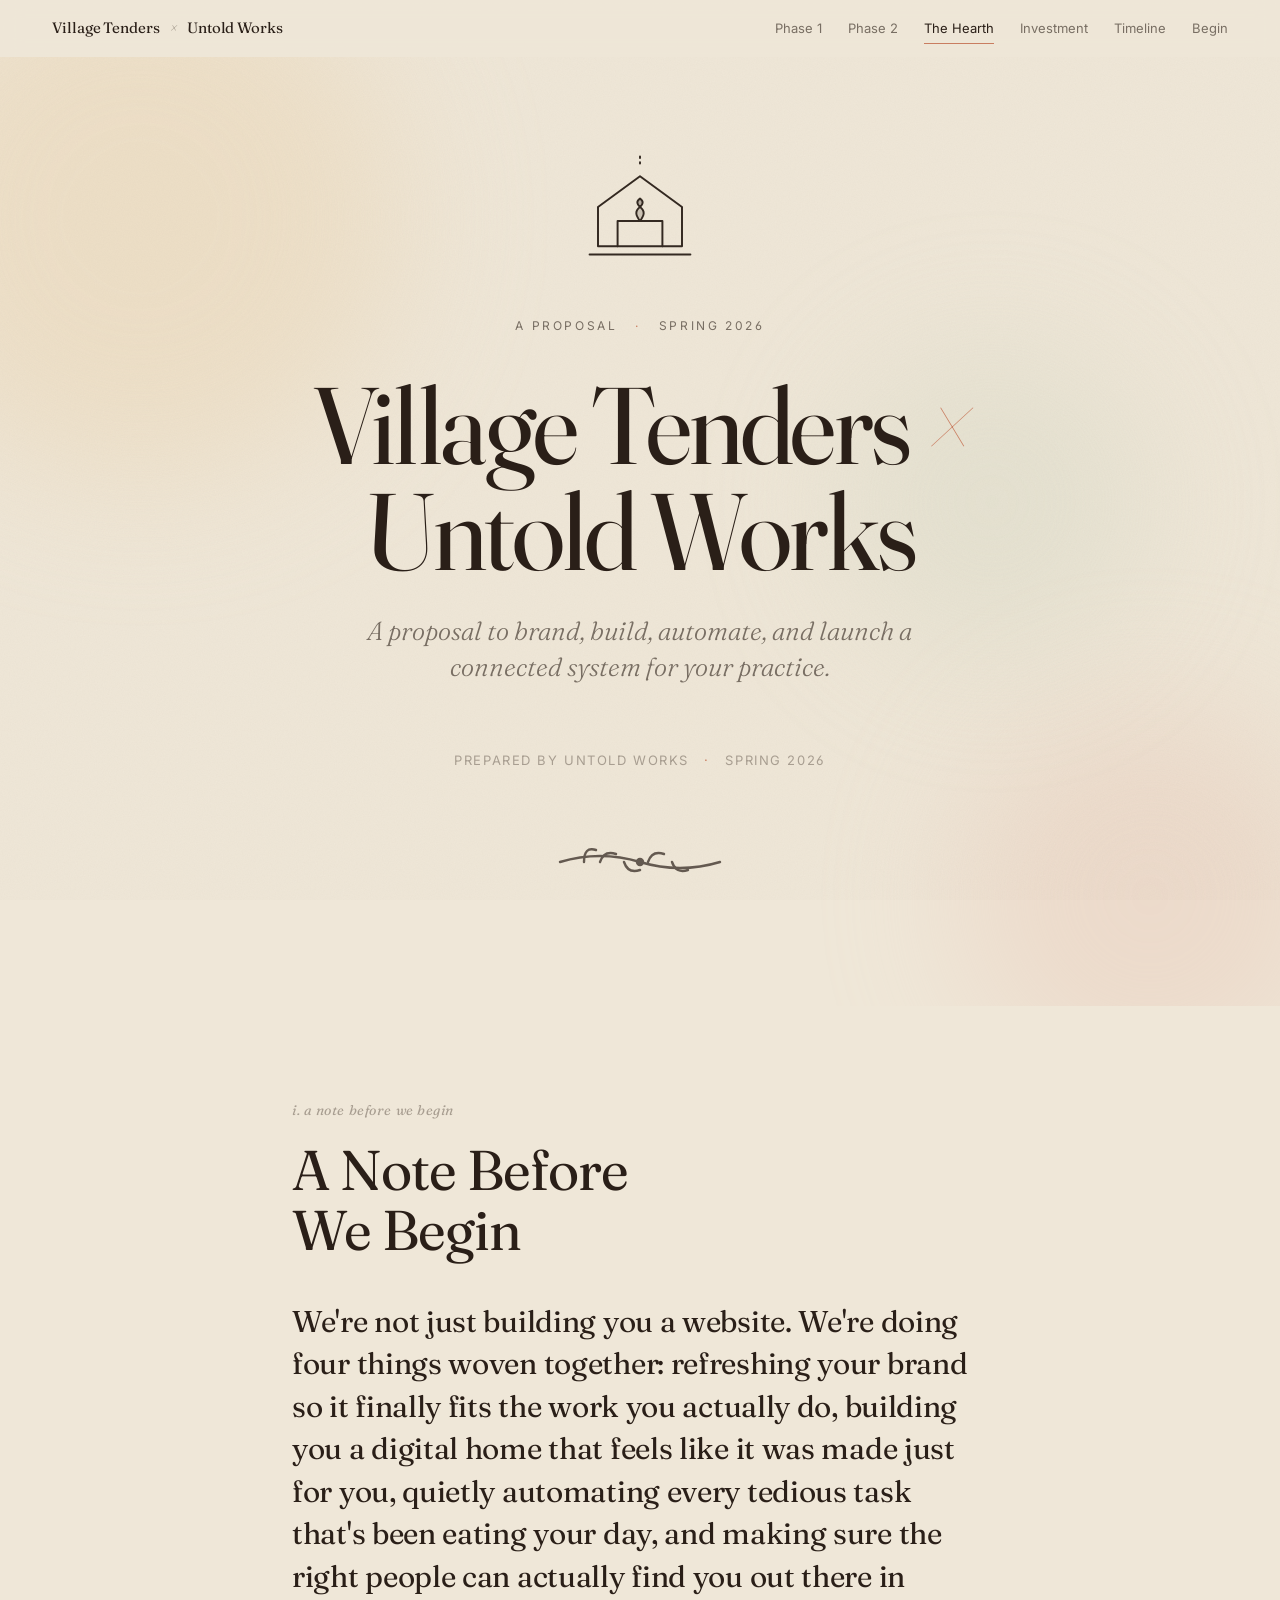
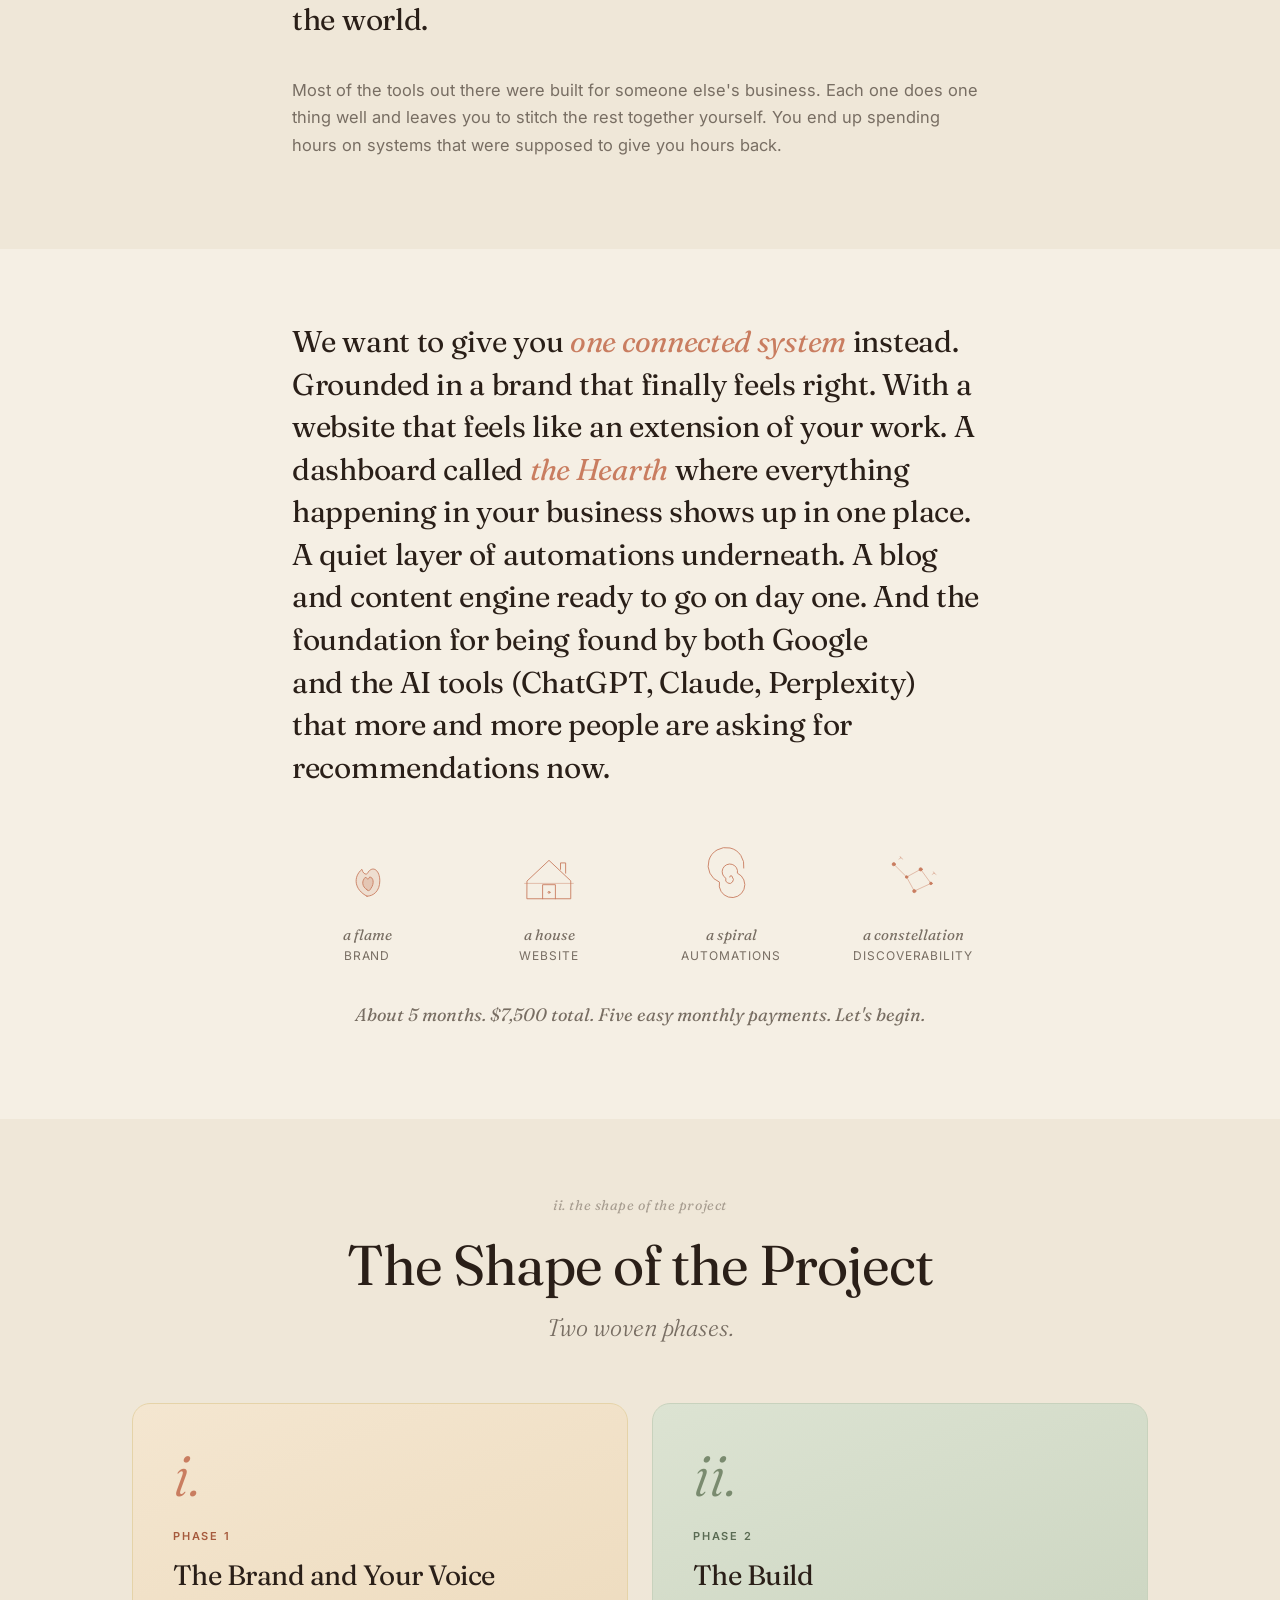
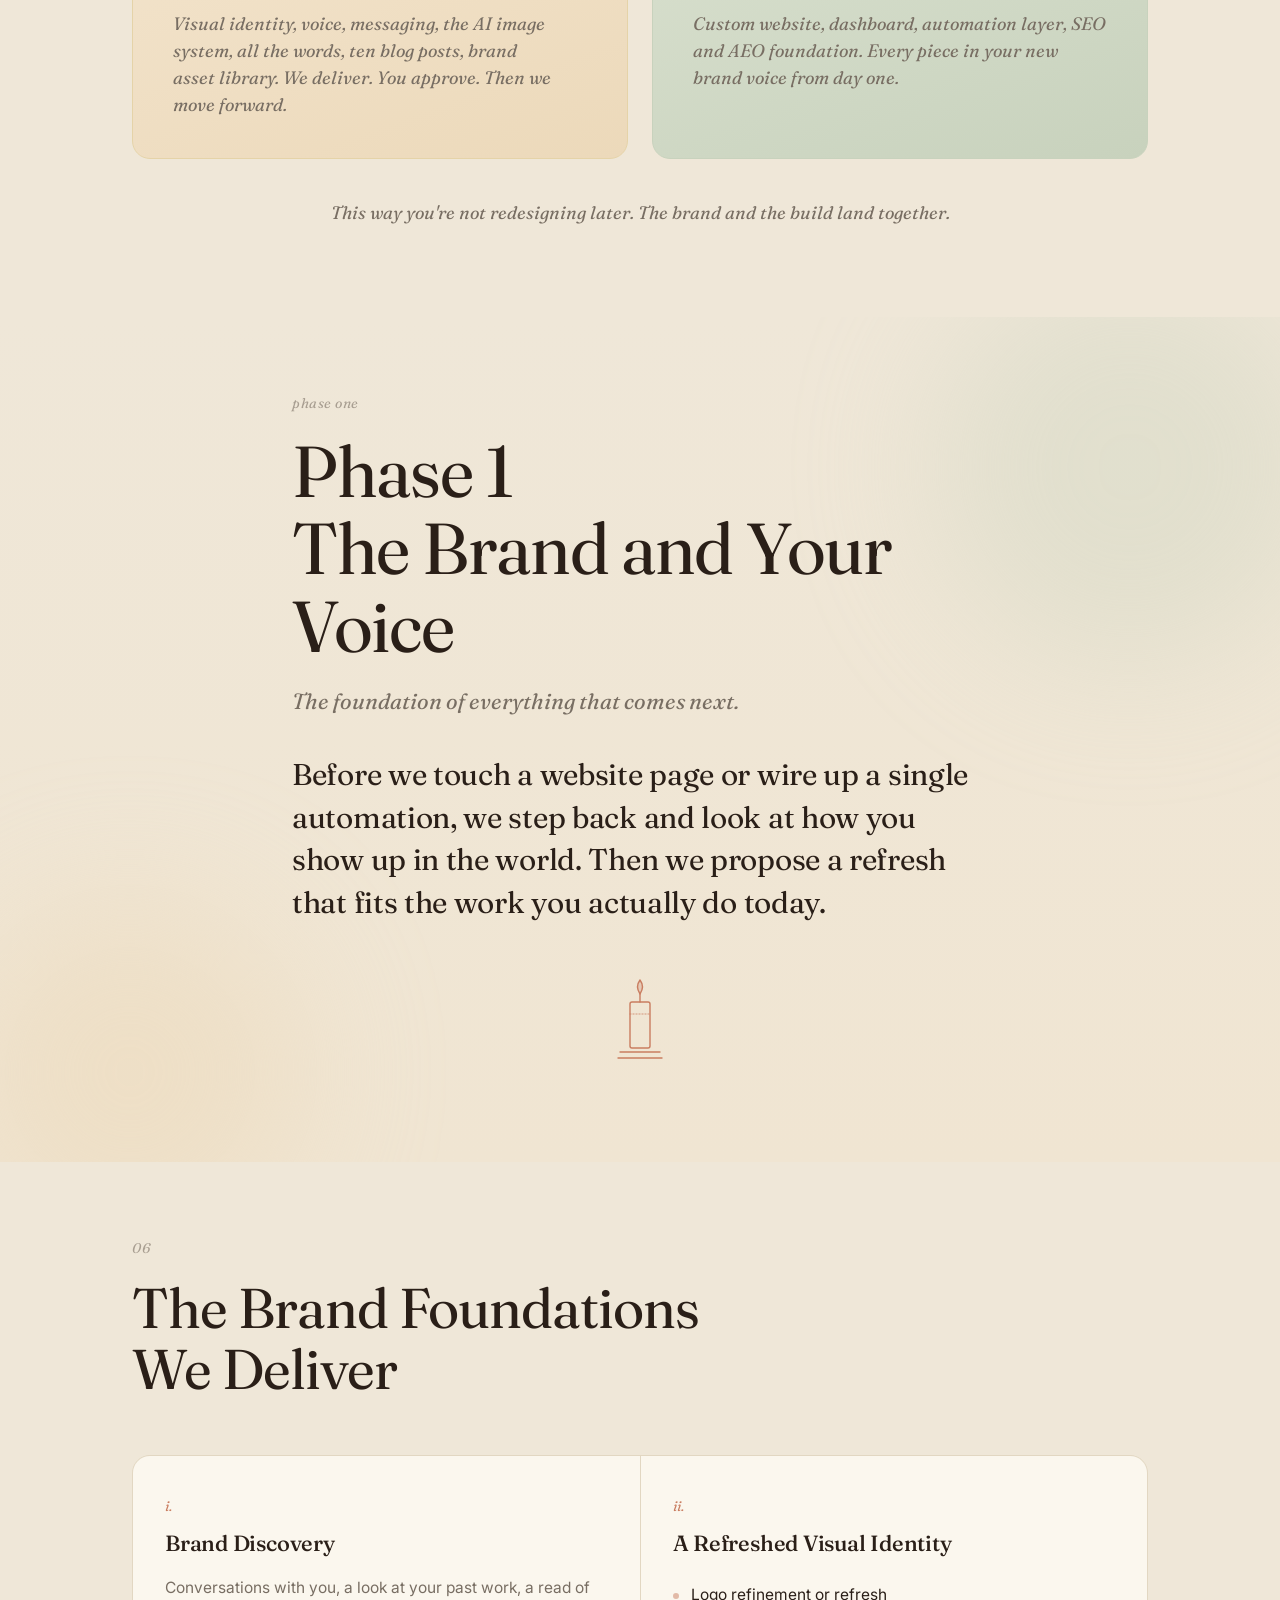
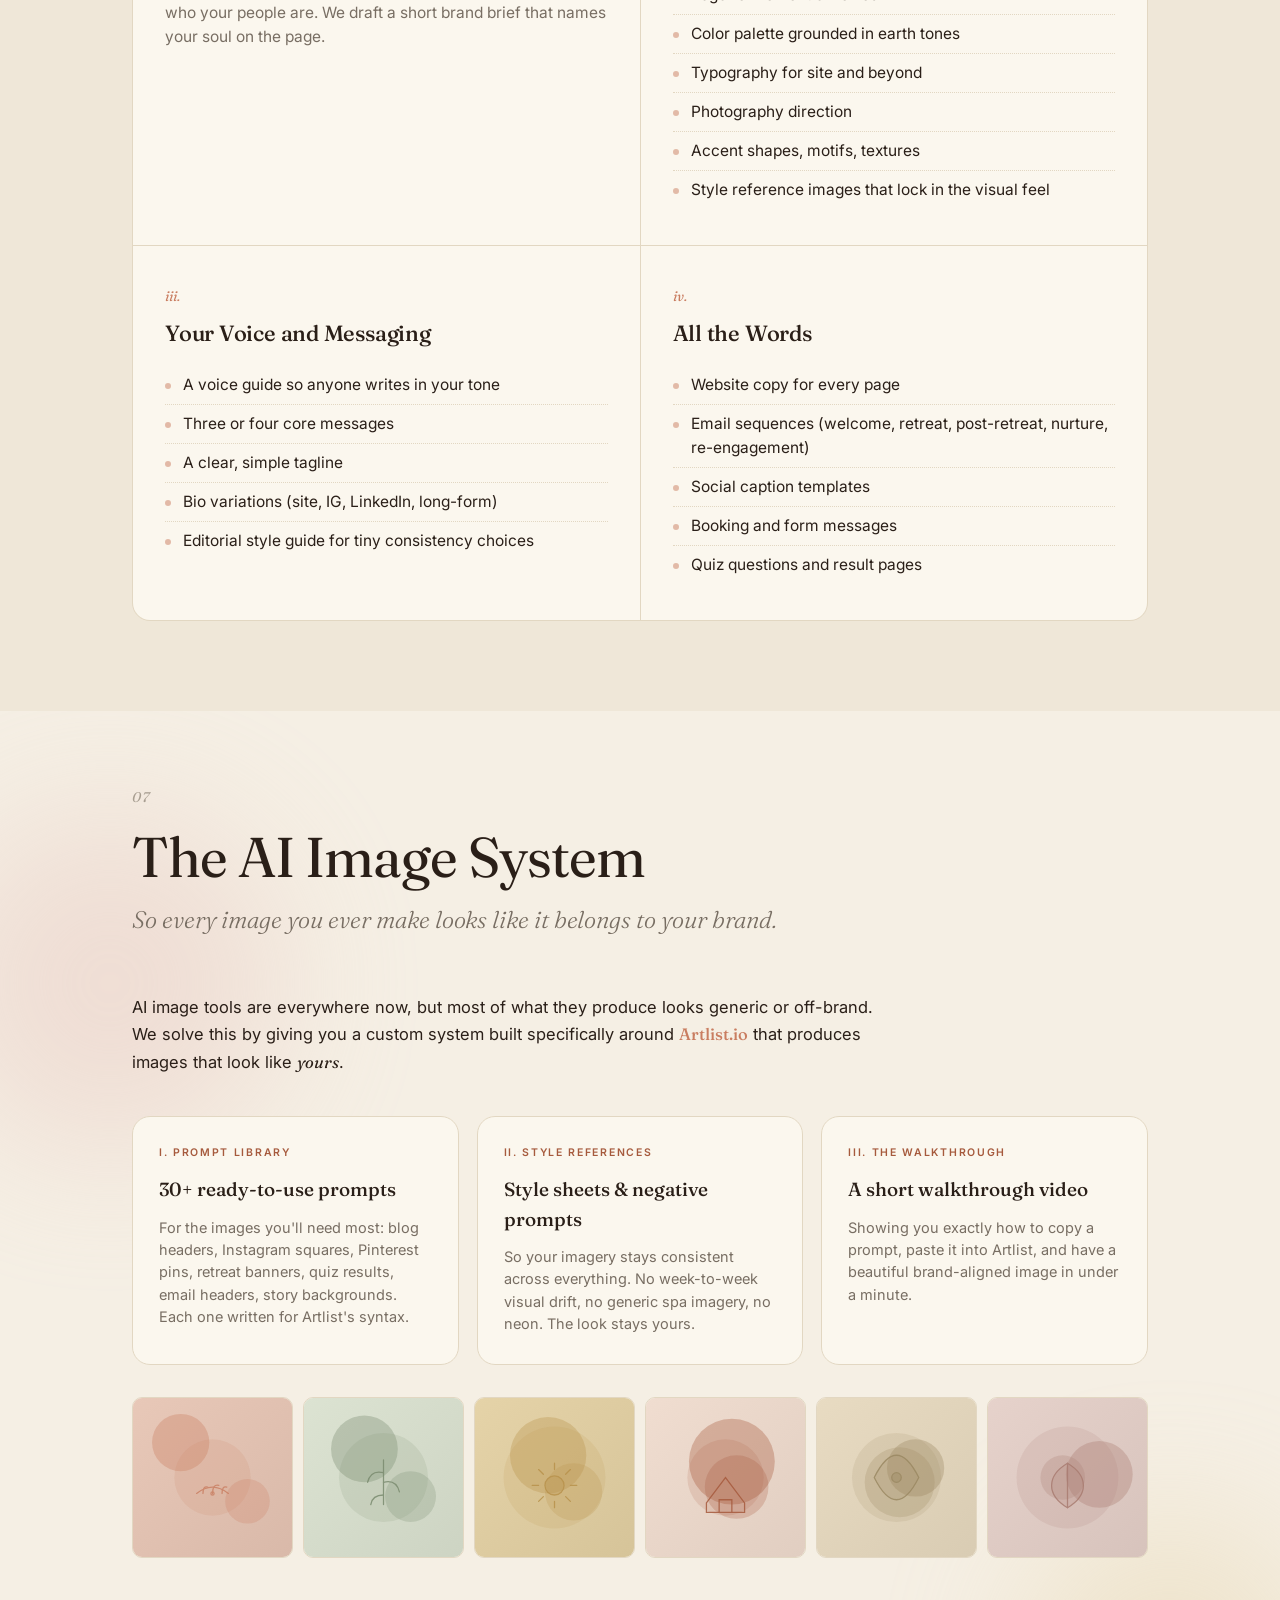
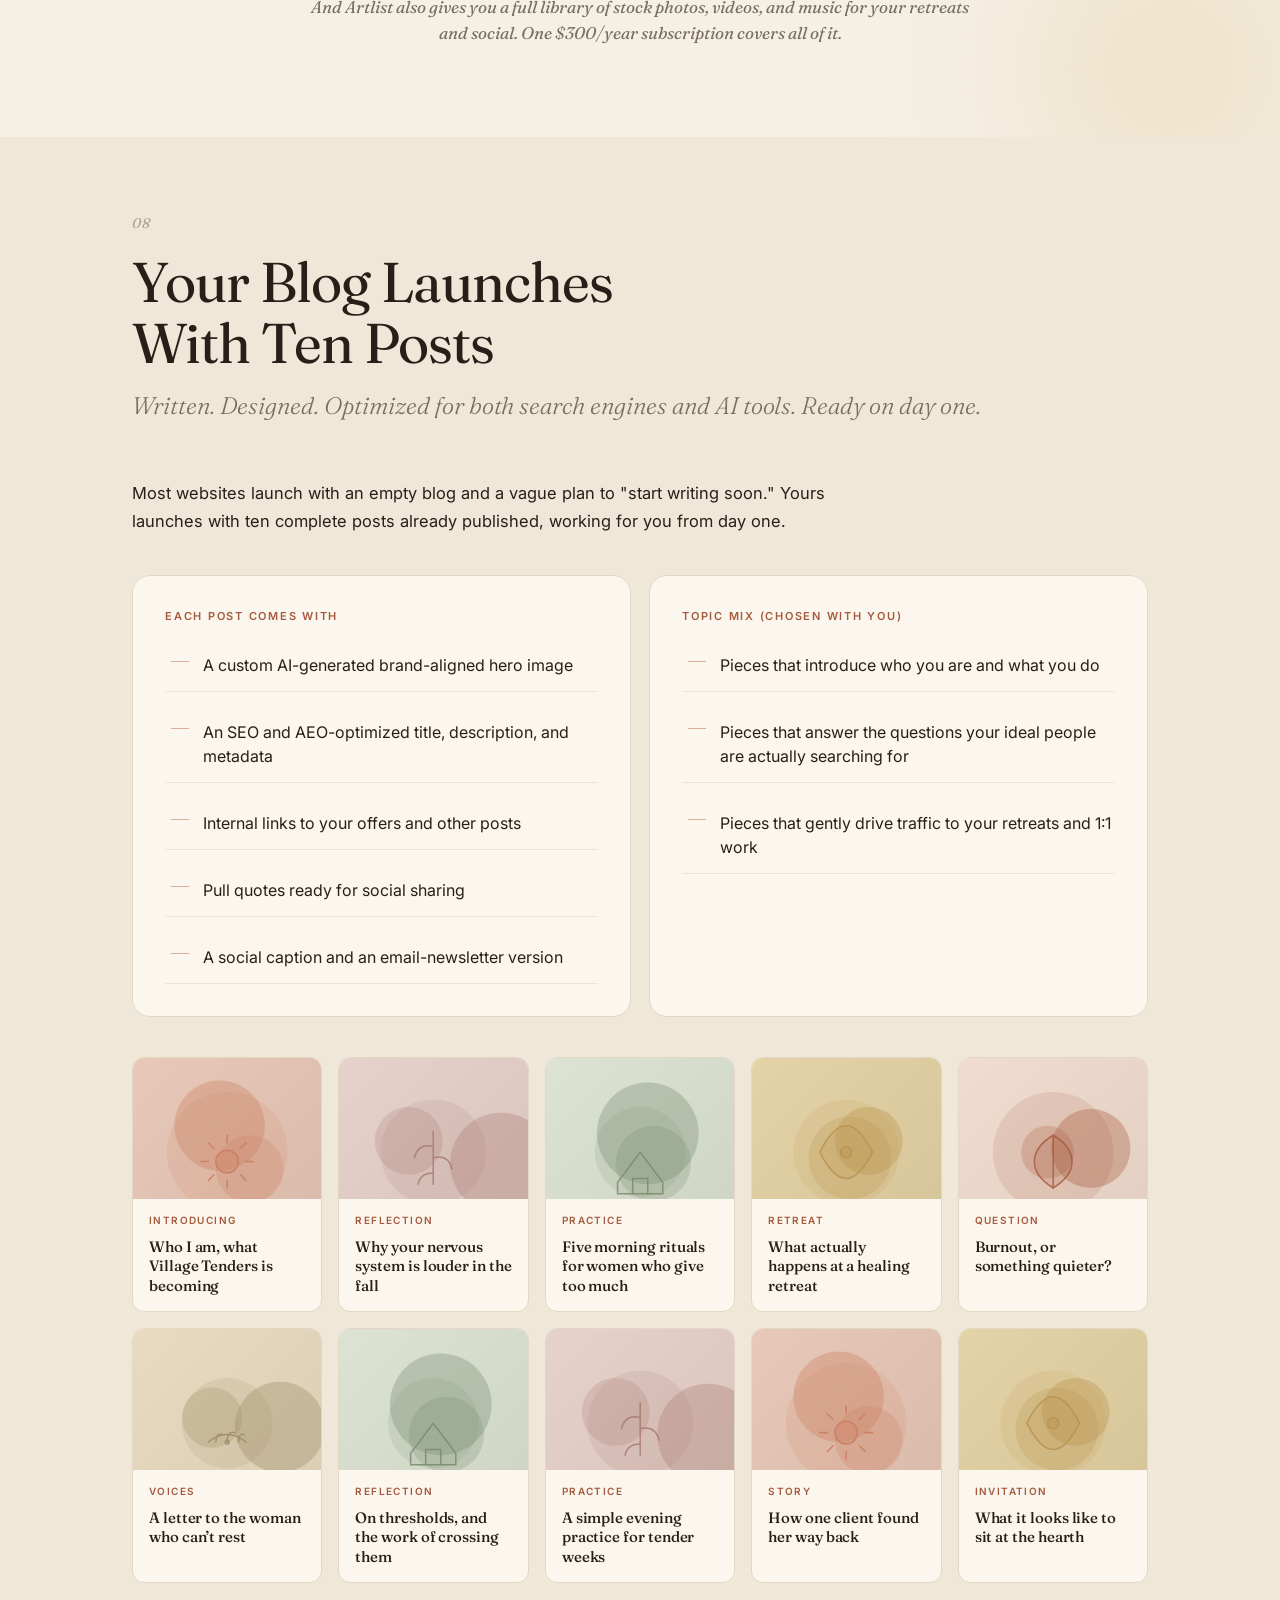
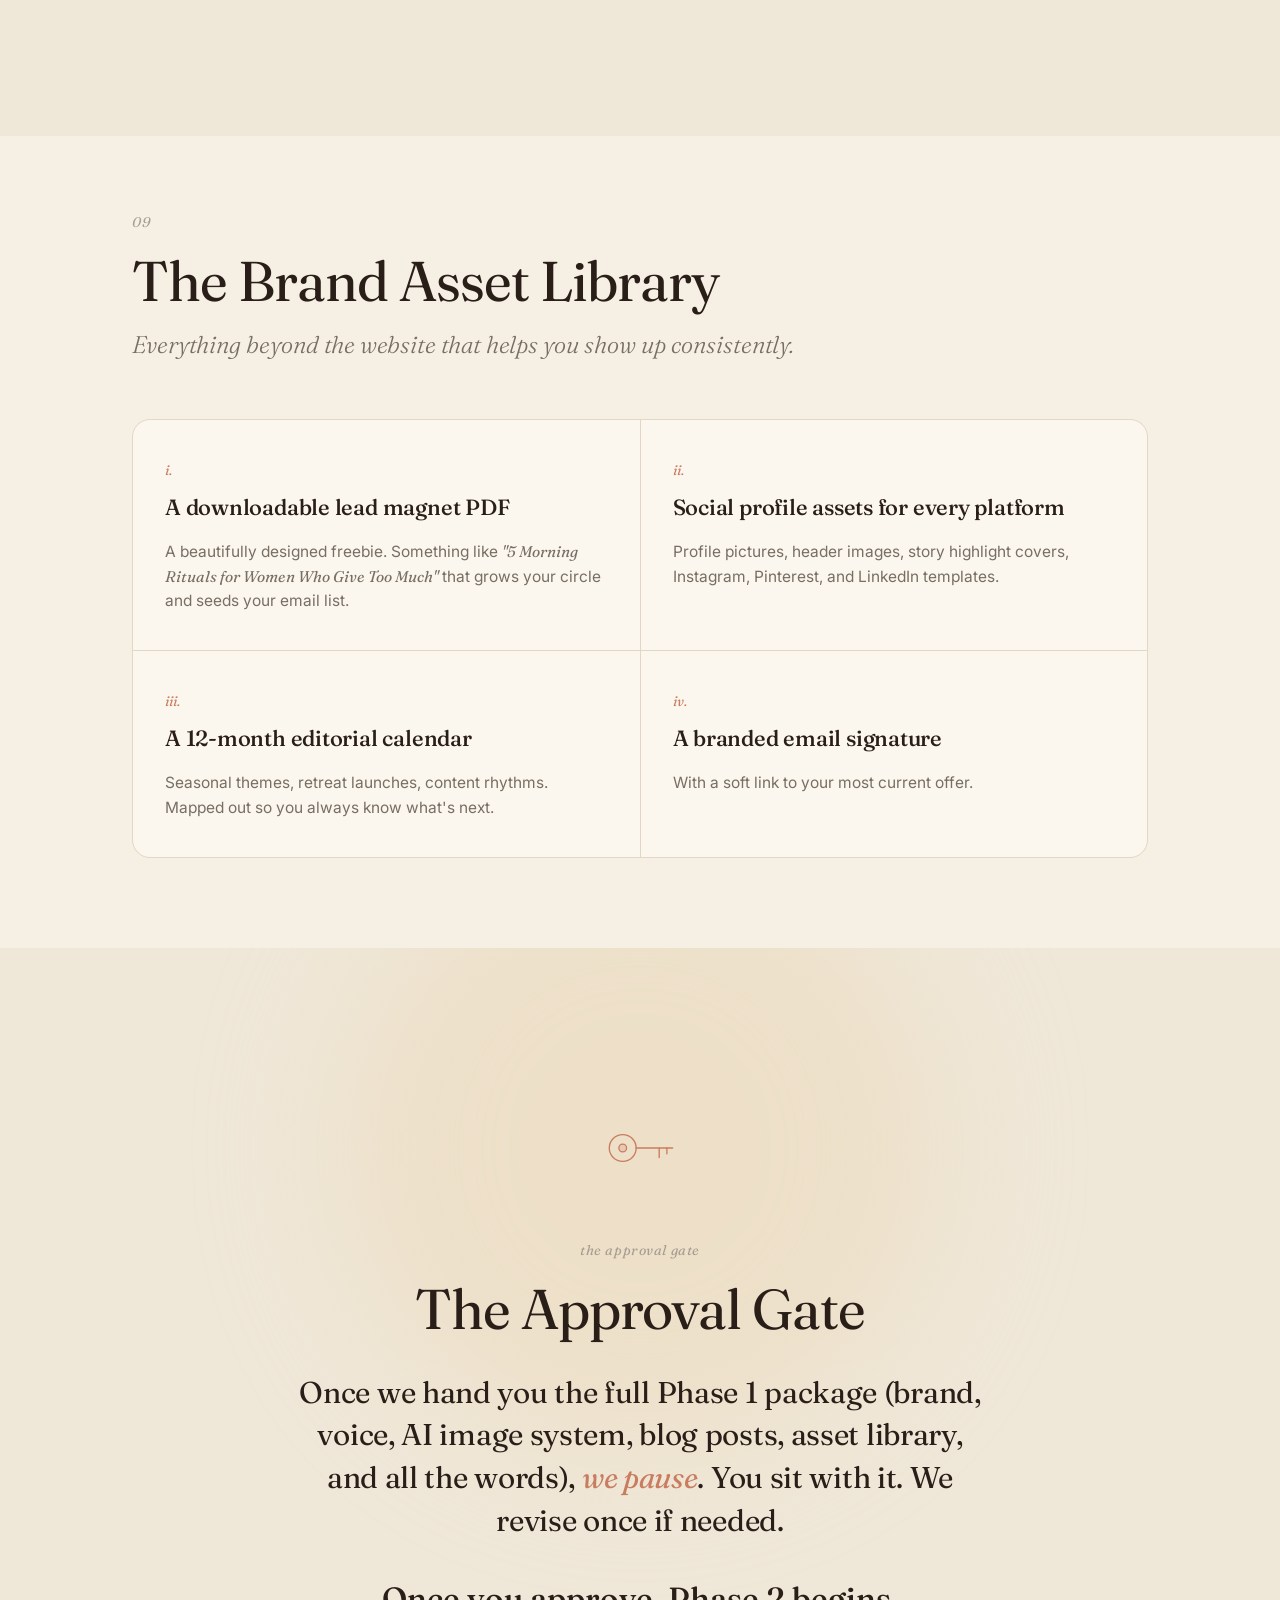
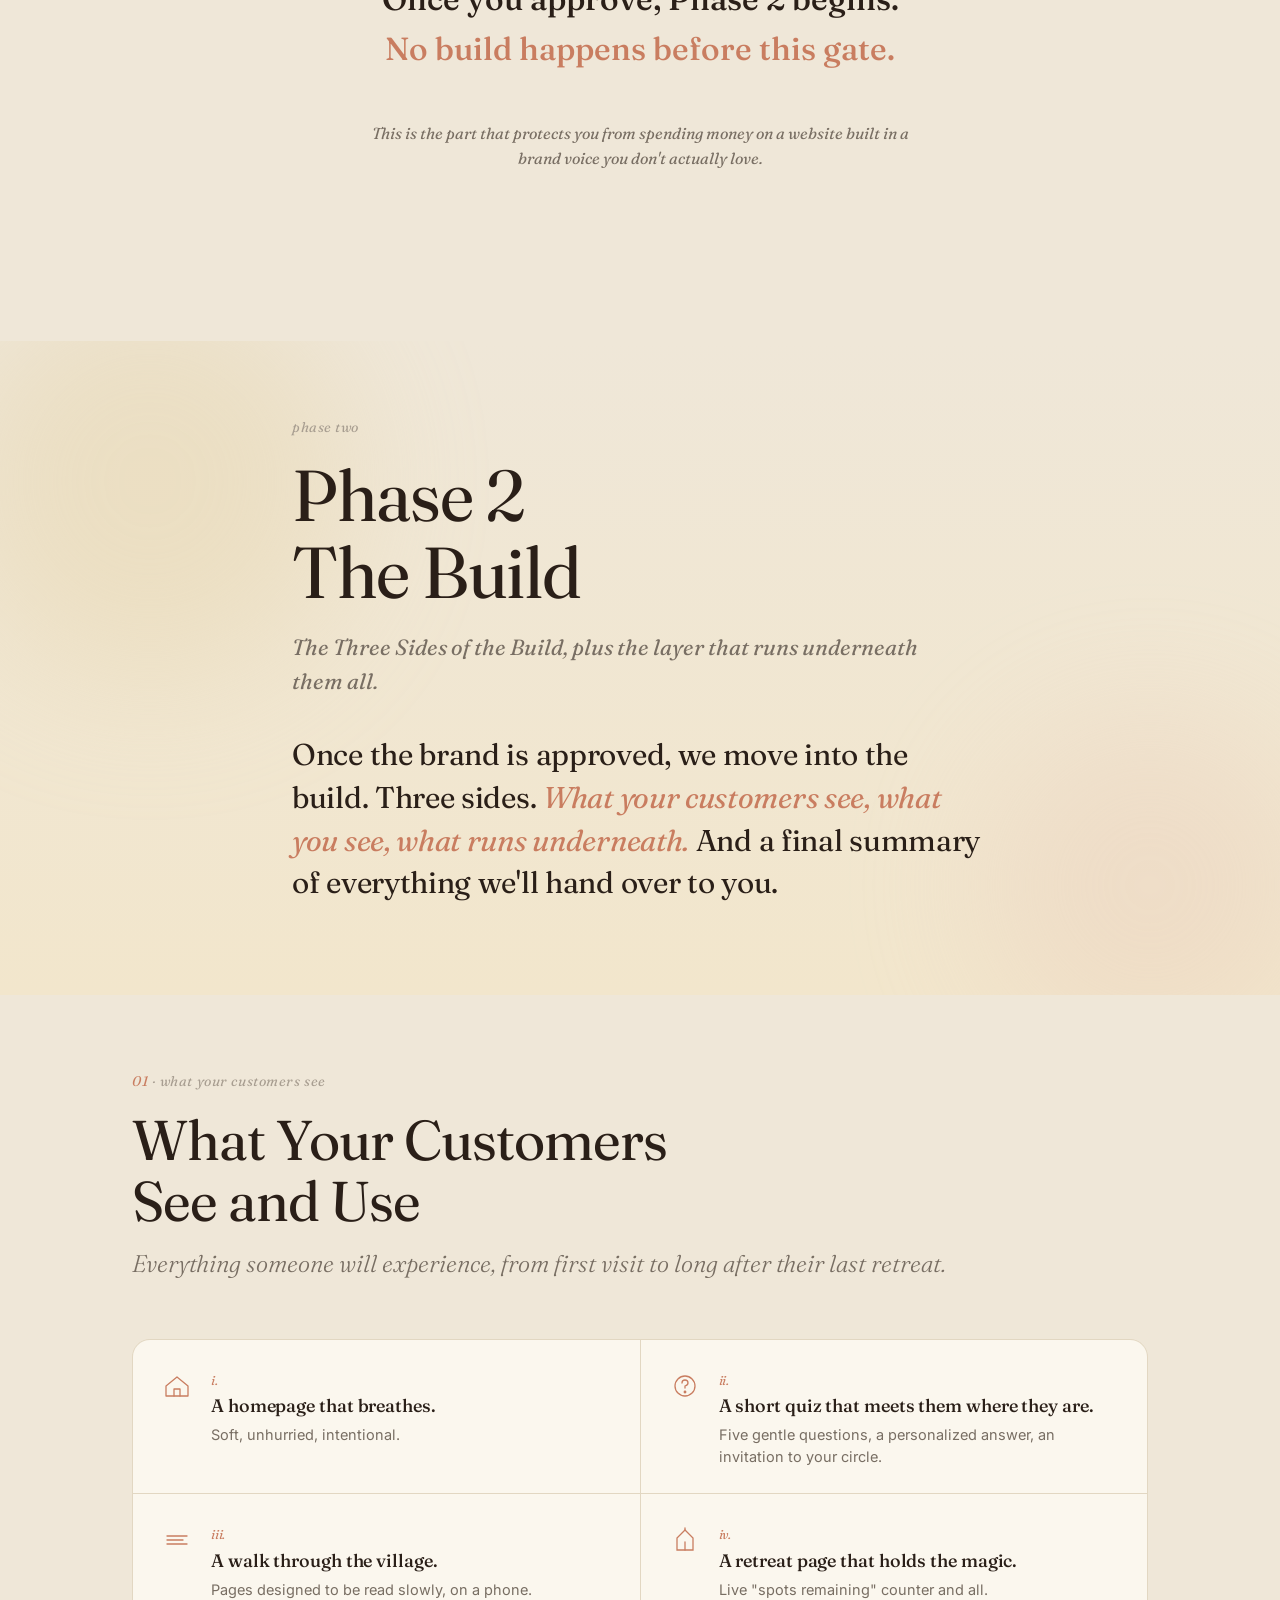
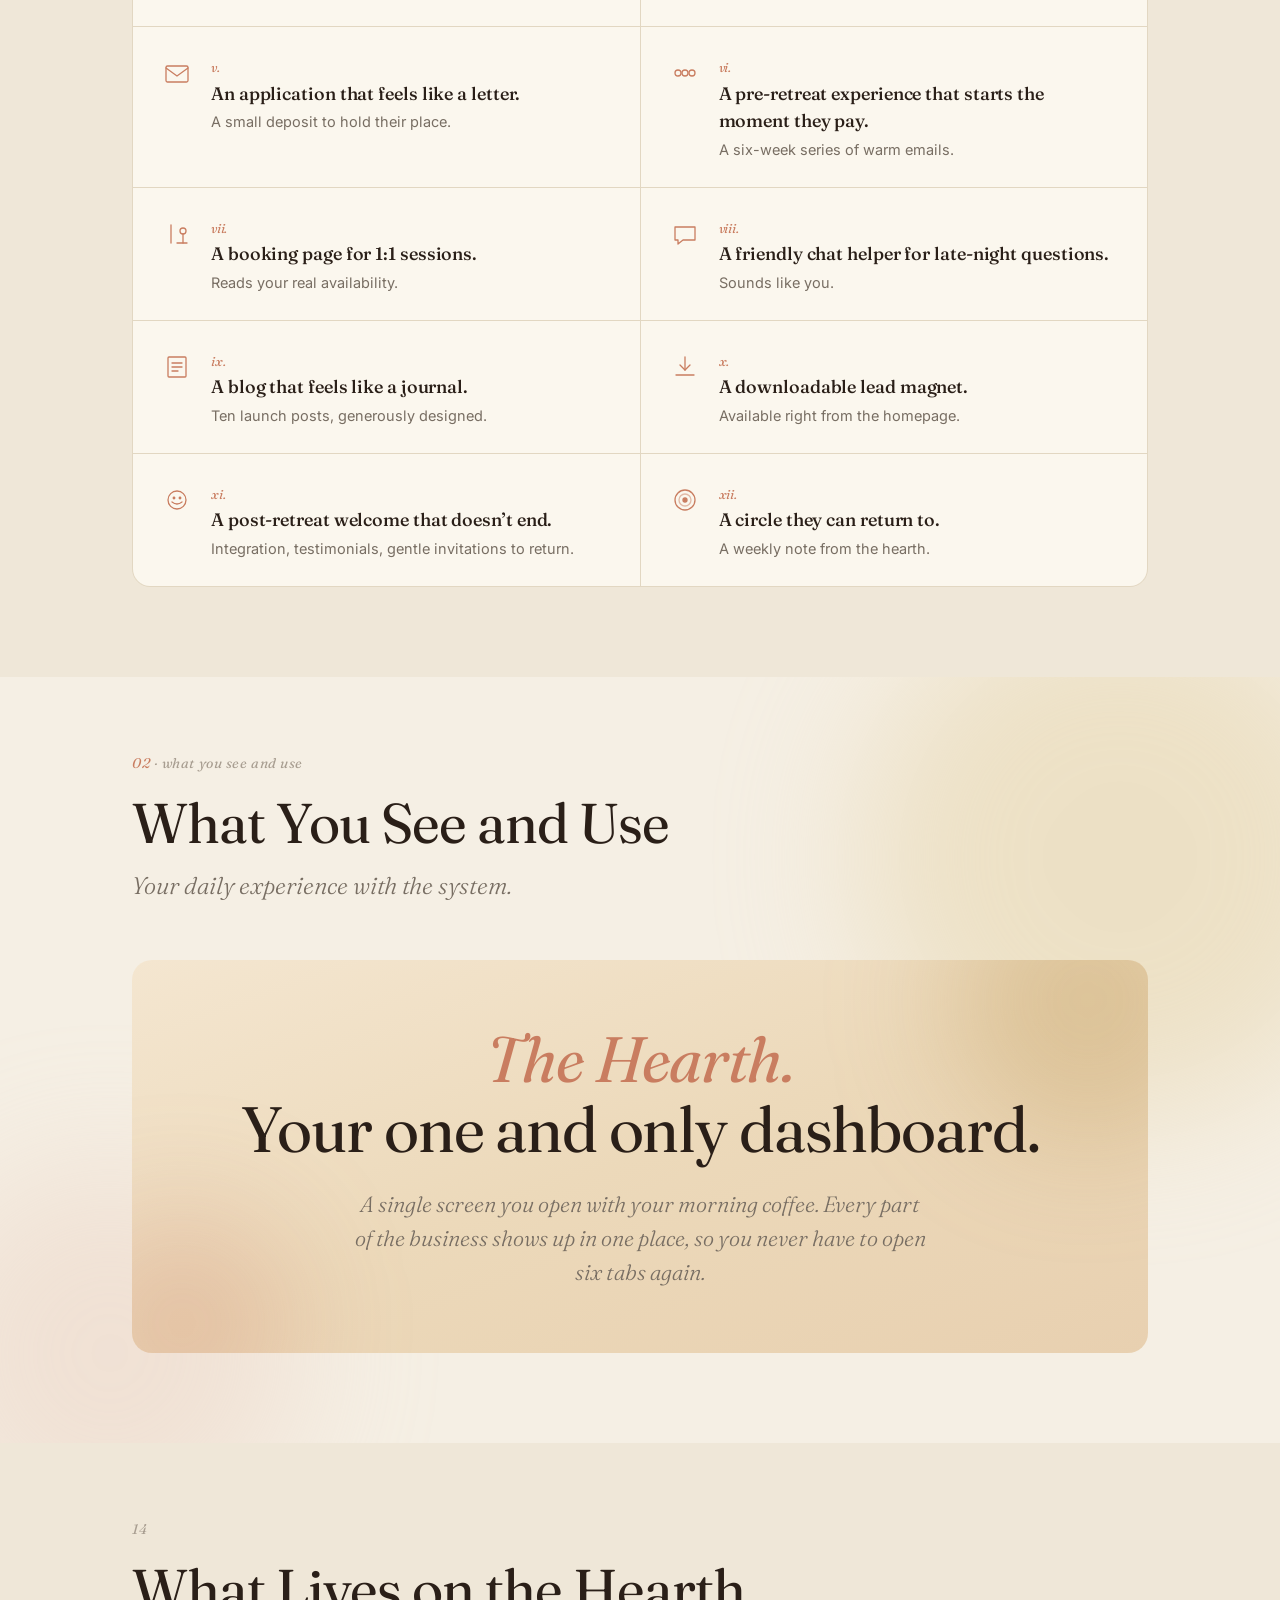
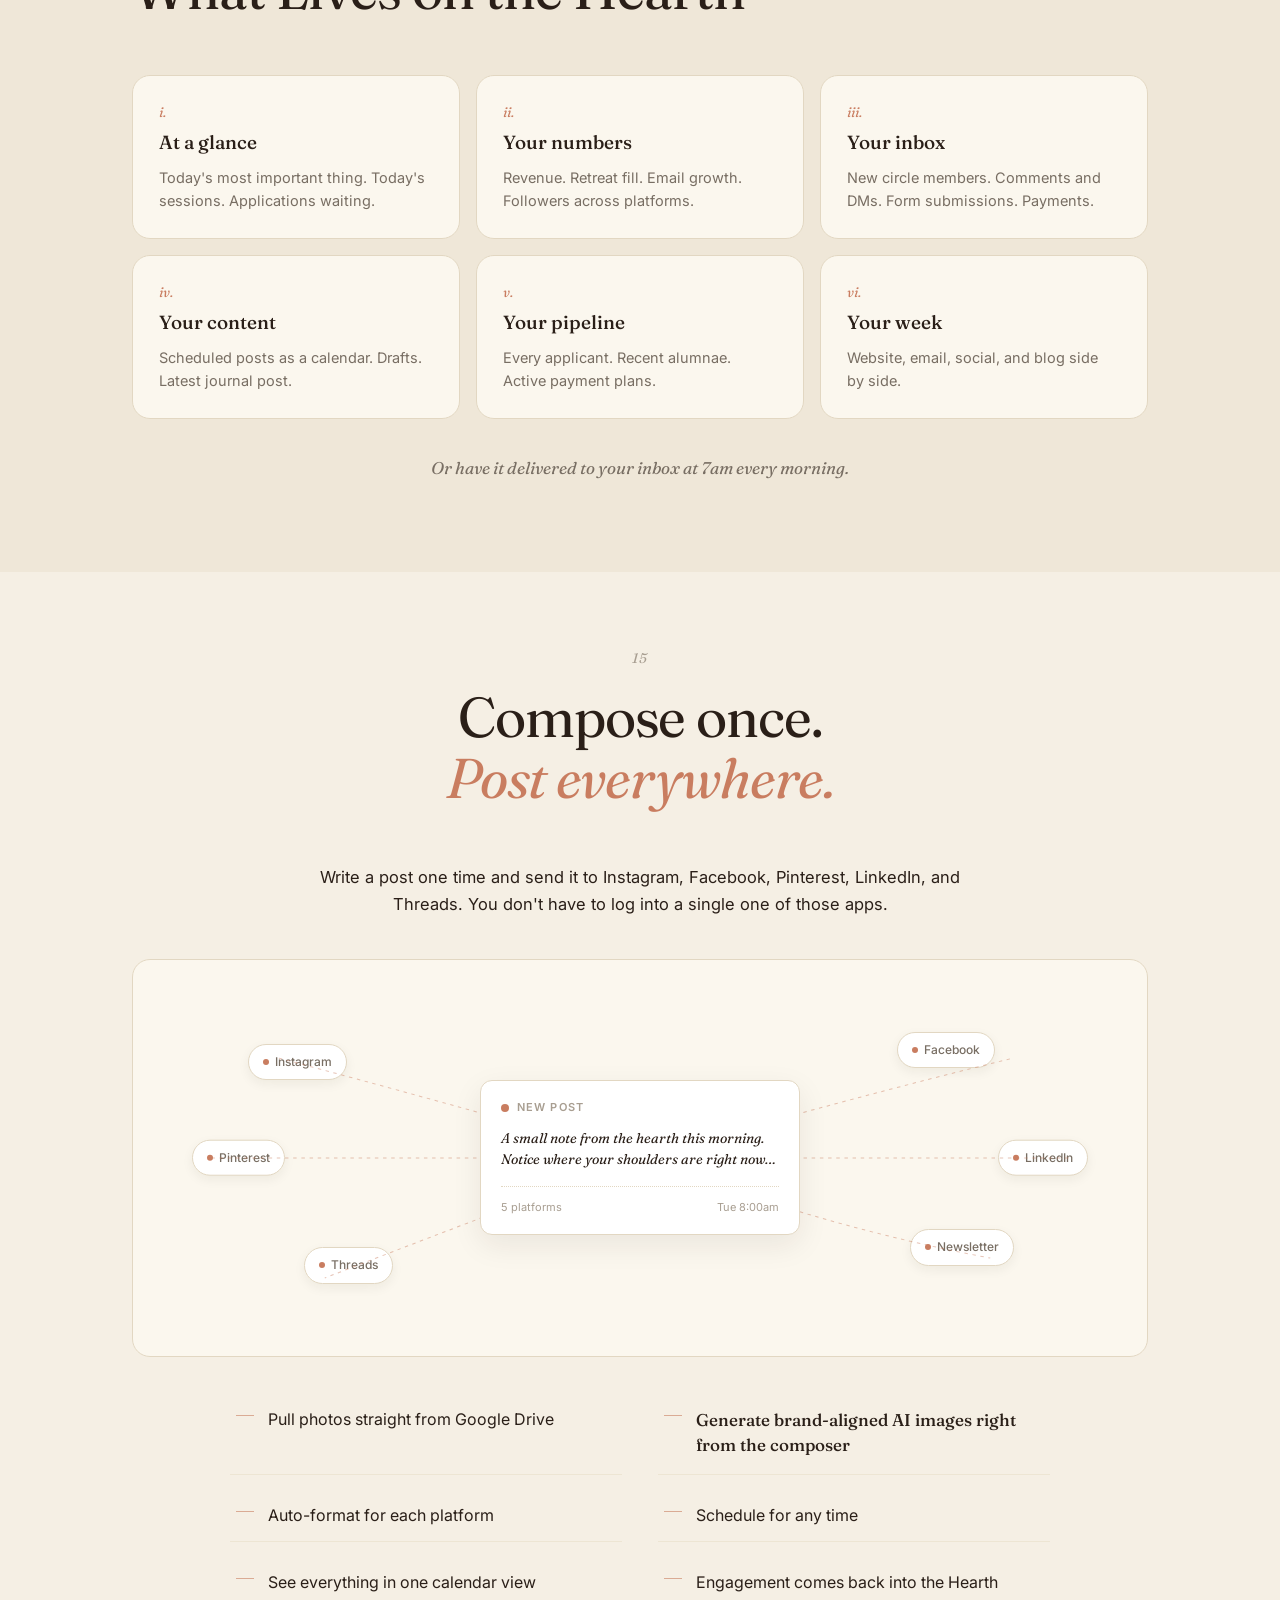
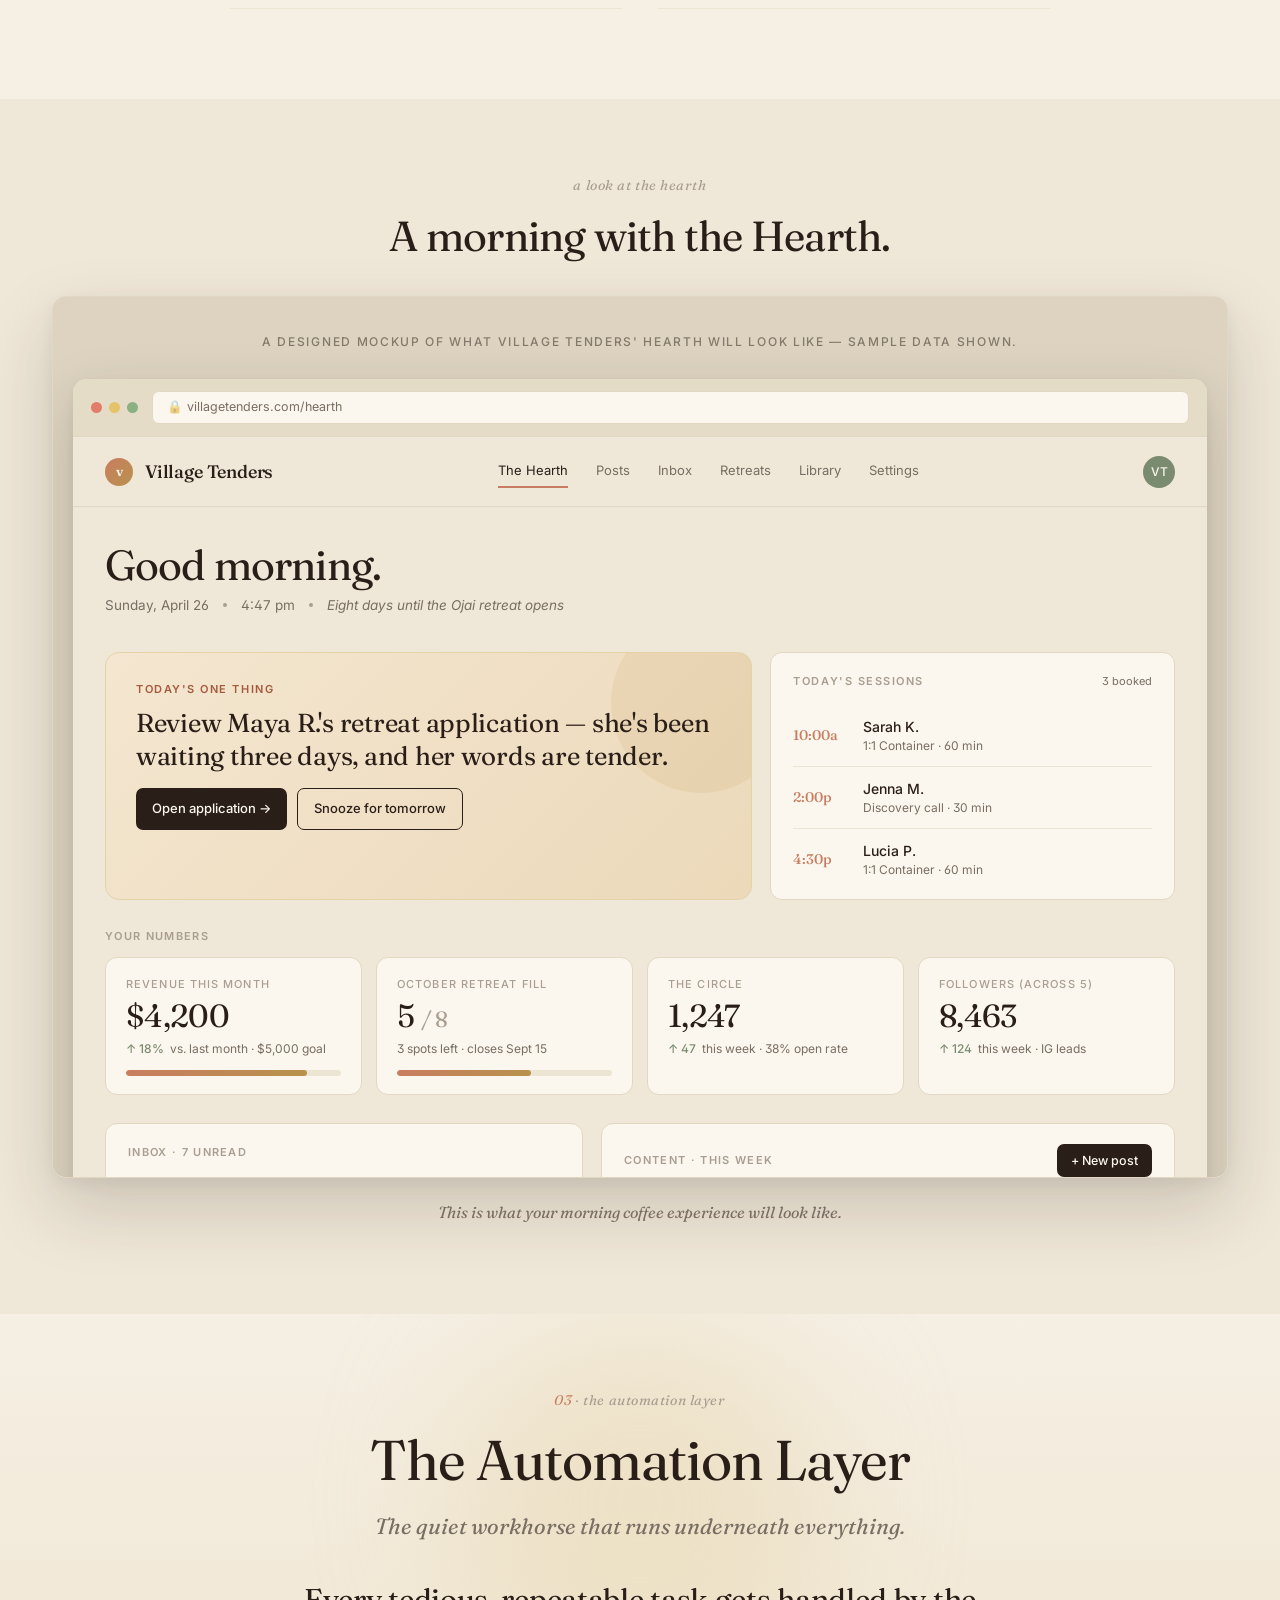
==== index.html @ 69cfc9cc "feat: initial Village Tenders × Untold Works proposal site Single-page scrollable proposal with stic" ====
<!DOCTYPE html>
<html lang="en">
<head>
<meta charset="UTF-8" />
<meta name="viewport" content="width=device-width, initial-scale=1.0" />
<title>Village Tenders × Untold Works · A Proposal</title>
<meta name="description" content="A proposal to brand, build, automate, and launch a connected system for your practice. Prepared by Untold Works." />
<link rel="preconnect" href="https://fonts.googleapis.com">
<link rel="preconnect" href="https://fonts.gstatic.com" crossorigin>
<link href="https://fonts.googleapis.com/css2?family=Fraunces:ital,opsz,wght@0,9..144,300;0,9..144,400;0,9..144,500;0,9..144,600;1,9..144,300;1,9..144,400;1,9..144,500&family=Inter:wght@300;400;500;600&display=swap" rel="stylesheet">
<link rel="stylesheet" href="styles.css">
</head>
<body>

<!-- ============= NAV ============= -->
<header class="nav" id="nav">
  <div class="nav-inner">
    <a class="nav-brand" href="#top">Village Tenders <span class="x">×</span> Untold Works</a>
    <nav class="nav-links" id="navLinks">
      <a href="#phase-1">Phase 1</a>
      <a href="#phase-2">Phase 2</a>
      <a href="#hearth">The Hearth</a>
      <a href="#investment">Investment</a>
      <a href="#timeline">Timeline</a>
      <a href="#begin">Begin</a>
    </nav>
    <button class="nav-toggle" id="navToggle" aria-label="Menu">
      <svg width="22" height="22" viewBox="0 0 22 22" fill="none" stroke="currentColor" stroke-width="1.6" stroke-linecap="round"><path d="M3 6 L19 6 M3 11 L19 11 M3 16 L19 16"/></svg>
    </button>
  </div>
</header>

<a id="top"></a>

<!-- ============= 1 · COVER ============= -->
<section class="cover">
  <div class="wash">
    <div class="wash-blob wash-cream" style="width:520px;height:520px;top:-100px;left:-120px;"></div>
    <div class="wash-blob wash-terra" style="width:380px;height:380px;bottom:-80px;right:-60px;opacity:0.4;"></div>
    <div class="wash-blob wash-sage" style="width:320px;height:320px;top:30%;right:10%;opacity:0.25;"></div>
  </div>
  <div class="wrap">
    <div class="cover-illus" id="coverIllus"></div>
    <div class="cover-eyebrow">A Proposal <span class="dot">·</span> Spring 2026</div>
    <h1>Village&nbsp;Tenders <span class="amp">×</span><br>Untold&nbsp;Works</h1>
    <p class="cover-sub">A proposal to brand, build, automate, and launch a connected system for your practice.</p>
    <div class="cover-foot">Prepared by Untold Works <span class="dot">·</span> Spring 2026</div>
    <div class="cover-illus below" id="coverSprig"></div>
  </div>
</section>

<!-- ============= 2 · A NOTE BEFORE WE BEGIN (1) ============= -->
<section class="s">
  <div class="wrap-narrow">
    <div class="reveal">
      <div class="section-num">i. a note before we begin</div>
      <h2 class="serif" style="margin-bottom:40px;">A Note Before<br>We Begin</h2>
      <p class="lead">We're not just building you a website. We're doing four things woven together: refreshing your brand so it finally fits the work you actually do, building you a digital home that feels like it was made just for you, quietly automating every tedious task that's been eating your day, and making sure the right people can actually find you out there in the world.</p>
      <div style="height:36px;"></div>
      <p class="body-text body-soft">Most of the tools out there were built for someone else's business. Each one does one thing well and leaves you to stitch the rest together yourself. You end up spending hours on systems that were supposed to give you hours back.</p>
    </div>
  </div>
</section>

<!-- ============= 3 · A NOTE BEFORE WE BEGIN (2) ============= -->
<section class="s" style="background:var(--bg-warm);">
  <div class="wrap-narrow">
    <div class="reveal">
      <p class="lead">We want to give you <em>one connected system</em> instead. Grounded in a brand that finally feels right. With a website that feels like an extension of your work. A dashboard called <em>the Hearth</em> where everything happening in your business shows up in one place. A quiet layer of automations underneath. A blog and content engine ready to go on day one. And the foundation for being found by both Google and the AI tools (ChatGPT, Claude, Perplexity) that more and more people are asking for recommendations now.</p>

      <div class="icon-row reveal">
        <div><div class="ico" id="ico-flame"></div><div class="ico-label">a flame</div><div class="body-soft" style="font-size:12px;letter-spacing:0.08em;text-transform:uppercase;">brand</div></div>
        <div><div class="ico" id="ico-house"></div><div class="ico-label">a house</div><div class="body-soft" style="font-size:12px;letter-spacing:0.08em;text-transform:uppercase;">website</div></div>
        <div><div class="ico" id="ico-spiral"></div><div class="ico-label">a spiral</div><div class="body-soft" style="font-size:12px;letter-spacing:0.08em;text-transform:uppercase;">automations</div></div>
        <div><div class="ico" id="ico-const"></div><div class="ico-label">a constellation</div><div class="body-soft" style="font-size:12px;letter-spacing:0.08em;text-transform:uppercase;">discoverability</div></div>
      </div>

      <p class="italic-serif" style="text-align:center;color:var(--ink-soft);font-size:18px;margin-top:36px;">About 5 months. $7,500 total. Five easy monthly payments. Let's begin.</p>
    </div>
  </div>
</section>

<!-- ============= 4 · SHAPE OF THE PROJECT ============= -->
<section class="s">
  <div class="wrap">
    <div class="section-head reveal" style="text-align:center;">
      <div class="section-num">ii. the shape of the project</div>
      <h2>The Shape of the Project</h2>
      <p class="sub">Two woven phases.</p>
    </div>
    <div class="phase-grid reveal">
      <div class="card warm phase-card">
        <span class="num-mark">i.</span>
        <span class="card-eyebrow">Phase 1</span>
        <h3>The Brand and Your Voice</h3>
        <p class="italic-serif" style="color:var(--ink-soft);font-size:18px;line-height:1.5;">Visual identity, voice, messaging, the AI image system, all the words, ten blog posts, brand asset library. We deliver. You approve. Then we move forward.</p>
      </div>
      <div class="card sage phase-card two">
        <span class="num-mark">ii.</span>
        <span class="card-eyebrow" style="color:var(--forest);">Phase 2</span>
        <h3>The Build</h3>
        <p class="italic-serif" style="color:var(--ink-soft);font-size:18px;line-height:1.5;">Custom website, dashboard, automation layer, SEO and AEO foundation. Every piece in your new brand voice from day one.</p>
      </div>
    </div>
    <p class="italic-serif reveal" style="text-align:center;color:var(--ink-soft);font-size:18px;">This way you're not redesigning later. The brand and the build land together.</p>
  </div>
</section>

<!-- ============= 5 · PHASE 1 DIVIDER ============= -->
<section class="s" id="phase-1" style="background:linear-gradient(180deg, var(--bg) 0%, #F0E5D2 100%);position:relative;">
  <div class="wash">
    <div class="wash-blob wash-sage" style="width:400px;height:400px;top:-50px;right:-50px;opacity:0.35;"></div>
    <div class="wash-blob wash-cream" style="width:340px;height:340px;bottom:-80px;left:-40px;opacity:0.5;"></div>
  </div>
  <div class="wrap-narrow">
    <div class="reveal">
      <div class="section-num">phase one</div>
      <h2 style="font-size:clamp(40px, 6vw, 72px);">Phase 1<br>The Brand and Your Voice</h2>
      <p class="italic-serif" style="font-size:22px;color:var(--ink-soft);margin:18px 0 36px;">The foundation of everything that comes next.</p>
      <p class="lead">Before we touch a website page or wire up a single automation, we step back and look at how you show up in the world. Then we propose a refresh that fits the work you actually do today.</p>
      <div style="margin-top:48px;display:flex;justify-content:center;color:var(--terracotta);width:100px;height:100px;margin-left:auto;margin-right:auto;" id="sproutIllus"></div>
    </div>
  </div>
</section>

<!-- ============= 6 · PHASE 1 FOUNDATIONS (QUAD) ============= -->
<section class="s">
  <div class="wrap">
    <div class="section-head reveal">
      <div class="section-num">06</div>
      <h2>The Brand Foundations<br>We Deliver</h2>
    </div>
    <div class="quad-grid reveal">
      <div class="quad">
        <span class="quad-num">i.</span>
        <h4>Brand Discovery</h4>
        <p>Conversations with you, a look at your past work, a read of who your people are. We draft a short brand brief that names your soul on the page.</p>
      </div>
      <div class="quad">
        <span class="quad-num">ii.</span>
        <h4>A Refreshed Visual Identity</h4>
        <ul>
          <li>Logo refinement or refresh</li>
          <li>Color palette grounded in earth tones</li>
          <li>Typography for site and beyond</li>
          <li>Photography direction</li>
          <li>Accent shapes, motifs, textures</li>
          <li>Style reference images that lock in the visual feel</li>
        </ul>
      </div>
      <div class="quad">
        <span class="quad-num">iii.</span>
        <h4>Your Voice and Messaging</h4>
        <ul>
          <li>A voice guide so anyone writes in your tone</li>
          <li>Three or four core messages</li>
          <li>A clear, simple tagline</li>
          <li>Bio variations (site, IG, LinkedIn, long-form)</li>
          <li>Editorial style guide for tiny consistency choices</li>
        </ul>
      </div>
      <div class="quad">
        <span class="quad-num">iv.</span>
        <h4>All the Words</h4>
        <ul>
          <li>Website copy for every page</li>
          <li>Email sequences (welcome, retreat, post-retreat, nurture, re-engagement)</li>
          <li>Social caption templates</li>
          <li>Booking and form messages</li>
          <li>Quiz questions and result pages</li>
        </ul>
      </div>
    </div>
  </div>
</section>

<!-- ============= 7 · AI IMAGE SYSTEM ============= -->
<section class="s" style="background:var(--bg-warm);position:relative;">
  <div class="wash">
    <div class="wash-blob wash-rose" style="width:340px;height:340px;top:10%;left:-60px;opacity:0.45;"></div>
    <div class="wash-blob wash-gold" style="width:300px;height:300px;bottom:-80px;right:-40px;opacity:0.4;"></div>
  </div>
  <div class="wrap">
    <div class="section-head reveal">
      <div class="section-num">07</div>
      <h2>The AI Image System</h2>
      <p class="sub">So every image you ever make looks like it belongs to your brand.</p>
    </div>
    <div class="reveal" style="max-width:760px;margin-bottom:40px;">
      <p class="body-text">AI image tools are everywhere now, but most of what they produce looks generic or off-brand. We solve this by giving you a custom system built specifically around <strong style="font-family:'Fraunces',serif;font-weight:500;color:var(--terracotta);">Artlist.io</strong> that produces images that look like <em>yours</em>.</p>
    </div>

    <div class="three-grid reveal">
      <div class="card">
        <span class="card-eyebrow">i. Prompt Library</span>
        <h4>30+ ready-to-use prompts</h4>
        <p class="body-soft" style="font-size:14.5px;line-height:1.55;">For the images you'll need most: blog headers, Instagram squares, Pinterest pins, retreat banners, quiz results, email headers, story backgrounds. Each one written for Artlist's syntax.</p>
      </div>
      <div class="card">
        <span class="card-eyebrow">ii. Style References</span>
        <h4>Style sheets &amp; negative prompts</h4>
        <p class="body-soft" style="font-size:14.5px;line-height:1.55;">So your imagery stays consistent across everything. No week-to-week visual drift, no generic spa imagery, no neon. The look stays yours.</p>
      </div>
      <div class="card">
        <span class="card-eyebrow">iii. The Walkthrough</span>
        <h4>A short walkthrough video</h4>
        <p class="body-soft" style="font-size:14.5px;line-height:1.55;">Showing you exactly how to copy a prompt, paste it into Artlist, and have a beautiful brand-aligned image in under a minute.</p>
      </div>
    </div>

    <div class="image-grid reveal" id="imageGrid"></div>

    <p class="italic-serif reveal" style="text-align:center;color:var(--ink-soft);font-size:17px;margin-top:36px;max-width:680px;margin-left:auto;margin-right:auto;line-height:1.55;">And Artlist also gives you a full library of stock photos, videos, and music for your retreats and social. One $300/year subscription covers all of it.</p>
  </div>
</section>

<!-- ============= 8 · TEN BLOG POSTS ============= -->
<section class="s">
  <div class="wrap">
    <div class="section-head reveal">
      <div class="section-num">08</div>
      <h2>Your Blog Launches<br>With Ten Posts</h2>
      <p class="sub">Written. Designed. Optimized for both search engines and AI tools. Ready on day one.</p>
    </div>
    <div class="reveal" style="max-width:760px;margin-bottom:40px;">
      <p class="body-text">Most websites launch with an empty blog and a vague plan to "start writing soon." Yours launches with ten complete posts already published, working for you from day one.</p>
    </div>

    <div class="two-col reveal" style="margin-bottom:40px;">
      <div class="card">
        <span class="card-eyebrow">Each post comes with</span>
        <ul class="bot-list single" style="margin-top:8px;">
          <li>A custom AI-generated brand-aligned hero image</li>
          <li>An SEO and AEO-optimized title, description, and metadata</li>
          <li>Internal links to your offers and other posts</li>
          <li>Pull quotes ready for social sharing</li>
          <li>A social caption and an email-newsletter version</li>
        </ul>
      </div>
      <div class="card">
        <span class="card-eyebrow">Topic mix (chosen with you)</span>
        <ul class="bot-list single" style="margin-top:8px;">
          <li>Pieces that introduce who you are and what you do</li>
          <li>Pieces that answer the questions your ideal people are actually searching for</li>
          <li>Pieces that gently drive traffic to your retreats and 1:1 work</li>
        </ul>
      </div>
    </div>

    <div class="blog-grid reveal" id="blogGrid"></div>

    <p class="italic-serif reveal" style="text-align:center;color:var(--ink-soft);font-size:17px;margin-top:36px;">Plus a 12-month editorial calendar showing what to write next.</p>
  </div>
</section>

<!-- ============= 9 · BRAND ASSET LIBRARY ============= -->
<section class="s" style="background:var(--bg-warm);">
  <div class="wrap">
    <div class="section-head reveal">
      <div class="section-num">09</div>
      <h2>The Brand Asset Library</h2>
      <p class="sub">Everything beyond the website that helps you show up consistently.</p>
    </div>
    <div class="quad-grid reveal">
      <div class="quad">
        <span class="quad-num">i.</span>
        <h4>A downloadable lead magnet PDF</h4>
        <p>A beautifully designed freebie. Something like <em>"5 Morning Rituals for Women Who Give Too Much"</em> that grows your circle and seeds your email list.</p>
      </div>
      <div class="quad">
        <span class="quad-num">ii.</span>
        <h4>Social profile assets for every platform</h4>
        <p>Profile pictures, header images, story highlight covers, Instagram, Pinterest, and LinkedIn templates.</p>
      </div>
      <div class="quad">
        <span class="quad-num">iii.</span>
        <h4>A 12-month editorial calendar</h4>
        <p>Seasonal themes, retreat launches, content rhythms. Mapped out so you always know what's next.</p>
      </div>
      <div class="quad">
        <span class="quad-num">iv.</span>
        <h4>A branded email signature</h4>
        <p>With a soft link to your most current offer.</p>
      </div>
    </div>
  </div>
</section>

<!-- ============= 10 · APPROVAL GATE ============= -->
<section class="s" style="position:relative;">
  <div class="wash">
    <div class="wash-blob wash-cream" style="width:600px;height:600px;top:-100px;left:50%;transform:translateX(-50%);opacity:0.5;"></div>
  </div>
  <div class="wrap-narrow">
    <div class="approval reveal">
      <div class="gate-illus" id="keyIllus"></div>
      <div class="section-num" style="text-align:center;">the approval gate</div>
      <h2 style="margin-bottom:32px;">The Approval Gate</h2>
      <p class="lead">Once we hand you the full Phase 1 package (brand, voice, AI image system, blog posts, asset library, and all the words), <em>we pause</em>. You sit with it. We revise once if needed.</p>
      <p class="gate-line">Once you approve, Phase 2 begins.<br><span style="color:var(--terracotta);">No build happens before this gate.</span></p>
      <p class="approval-foot">This is the part that protects you from spending money on a website built in a brand voice you don't actually love.</p>
    </div>
  </div>
</section>

<!-- ============= 11 · PHASE 2 DIVIDER ============= -->
<section class="s" id="phase-2" style="background:linear-gradient(180deg, var(--bg) 0%, #F2E6CC 100%);position:relative;">
  <div class="wash">
    <div class="wash-blob wash-gold" style="width:400px;height:400px;top:-60px;left:-50px;opacity:0.4;"></div>
    <div class="wash-blob wash-terra" style="width:340px;height:340px;bottom:-60px;right:-40px;opacity:0.3;"></div>
  </div>
  <div class="wrap-narrow">
    <div class="reveal">
      <div class="section-num">phase two</div>
      <h2 style="font-size:clamp(40px, 6vw, 72px);">Phase 2<br>The Build</h2>
      <p class="italic-serif" style="font-size:22px;color:var(--ink-soft);margin:18px 0 36px;">The Three Sides of the Build, plus the layer that runs underneath them all.</p>
      <p class="lead">Once the brand is approved, we move into the build. Three sides. <em>What your customers see, what you see, what runs underneath.</em> And a final summary of everything we'll hand over to you.</p>
    </div>
  </div>
</section>

<!-- ============= 12 · BLOCK 01 — CUSTOMER SIDE ============= -->
<section class="s">
  <div class="wrap">
    <div class="section-head reveal">
      <div class="section-num"><span style="color:var(--terracotta);">01</span> · what your customers see</div>
      <h2>What Your Customers<br>See and Use</h2>
      <p class="sub">Everything someone will experience, from first visit to long after their last retreat.</p>
    </div>
    <div class="cust-list reveal" id="custList"></div>
  </div>
</section>

<!-- ============= 13 · BLOCK 02 INTRO ============= -->
<section class="s" id="hearth" style="background:var(--bg-warm);position:relative;">
  <div class="wash">
    <div class="wash-blob wash-gold" style="width:520px;height:520px;top:-80px;right:-100px;opacity:0.5;"></div>
    <div class="wash-blob wash-terra" style="width:380px;height:380px;bottom:-100px;left:-80px;opacity:0.35;"></div>
  </div>
  <div class="wrap">
    <div class="section-head reveal">
      <div class="section-num"><span style="color:var(--terracotta);">02</span> · what you see and use</div>
      <h2>What You See and Use</h2>
      <p class="sub">Your daily experience with the system.</p>
    </div>

    <div class="hearth-hero reveal">
      <h2><em>The Hearth.</em><br>Your one and only dashboard.</h2>
      <p>A single screen you open with your morning coffee. Every part of the business shows up in one place, so you never have to open six tabs again.</p>
    </div>
  </div>
</section>

<!-- ============= 14 · WHAT'S ON THE HEARTH ============= -->
<section class="s">
  <div class="wrap">
    <div class="section-head reveal">
      <div class="section-num">14</div>
      <h2>What Lives on the Hearth</h2>
    </div>
    <div class="six-grid reveal">
      <div class="card">
        <span class="card-num">i.</span>
        <h4>At a glance</h4>
        <p>Today's most important thing. Today's sessions. Applications waiting.</p>
      </div>
      <div class="card">
        <span class="card-num">ii.</span>
        <h4>Your numbers</h4>
        <p>Revenue. Retreat fill. Email growth. Followers across platforms.</p>
      </div>
      <div class="card">
        <span class="card-num">iii.</span>
        <h4>Your inbox</h4>
        <p>New circle members. Comments and DMs. Form submissions. Payments.</p>
      </div>
      <div class="card">
        <span class="card-num">iv.</span>
        <h4>Your content</h4>
        <p>Scheduled posts as a calendar. Drafts. Latest journal post.</p>
      </div>
      <div class="card">
        <span class="card-num">v.</span>
        <h4>Your pipeline</h4>
        <p>Every applicant. Recent alumnae. Active payment plans.</p>
      </div>
      <div class="card">
        <span class="card-num">vi.</span>
        <h4>Your week</h4>
        <p>Website, email, social, and blog side by side.</p>
      </div>
    </div>
    <p class="italic-serif reveal" style="text-align:center;color:var(--ink-soft);font-size:17px;margin-top:36px;">Or have it delivered to your inbox at 7am every morning.</p>
  </div>
</section>

<!-- ============= 15 · COMPOSE ONCE ============= -->
<section class="s" style="background:var(--bg-warm);">
  <div class="wrap">
    <div class="section-head reveal" style="text-align:center;">
      <div class="section-num">15</div>
      <h2>Compose once.<br><em style="color:var(--terracotta);">Post everywhere.</em></h2>
    </div>
    <div class="reveal" style="max-width:680px;margin:0 auto 40px;text-align:center;">
      <p class="body-text">Write a post one time and send it to Instagram, Facebook, Pinterest, LinkedIn, and Threads. You don't have to log into a single one of those apps.</p>
    </div>

    <div class="compose-visual reveal">
      <div class="compose-stage">
        <svg class="lines" viewBox="0 0 800 300" preserveAspectRatio="none">
          <g stroke="#C97D60" stroke-width="1" fill="none" stroke-dasharray="3 4" opacity="0.45">
            <path d="M400 150 Q 220 90 90 50"/>
            <path d="M400 150 Q 580 90 720 50"/>
            <path d="M400 150 Q 200 150 30 150"/>
            <path d="M400 150 Q 600 150 770 150"/>
            <path d="M400 150 Q 240 220 130 270"/>
            <path d="M400 150 Q 560 220 700 250"/>
          </g>
        </svg>
        <div class="compose-mock">
          <div class="ch-bar">
            <span style="width:8px;height:8px;border-radius:50%;background:var(--terracotta);"></span>
            New post
          </div>
          <div class="ch-text italic-serif">A small note from the hearth this morning. Notice where your shoulders are right now…</div>
          <div class="ch-meta">
            <span>5 platforms</span>
            <span>Tue 8:00am</span>
          </div>
        </div>
        <div class="platform-orbit">
          <div class="platform-pill pp-1"><span class="dot"></span>Instagram</div>
          <div class="platform-pill pp-2"><span class="dot"></span>Facebook</div>
          <div class="platform-pill pp-3"><span class="dot"></span>Pinterest</div>
          <div class="platform-pill pp-4"><span class="dot"></span>LinkedIn</div>
          <div class="platform-pill pp-5"><span class="dot"></span>Threads</div>
          <div class="platform-pill pp-6"><span class="dot"></span>Newsletter</div>
        </div>
      </div>
    </div>

    <ul class="bot-list reveal" style="max-width:820px;margin:0 auto;">
      <li>Pull photos straight from Google Drive</li>
      <li><strong>Generate brand-aligned AI images right from the composer</strong></li>
      <li>Auto-format for each platform</li>
      <li>Schedule for any time</li>
      <li>See everything in one calendar view</li>
      <li>Engagement comes back into the Hearth</li>
    </ul>
  </div>
</section>

<!-- ============= 16 · A LOOK AT THE HEARTH (MOCKUP) ============= -->
<section class="s">
  <div class="wrap-wide">
    <div class="reveal" style="text-align:center;margin-bottom:24px;">
      <div class="section-num">a look at the hearth</div>
      <h2 style="font-size:clamp(28px, 3.4vw, 42px);">A morning with the Hearth.</h2>
    </div>
    <div class="hearth-frame reveal">
      <iframe src="hearth-mockup.html" loading="lazy" title="The Hearth dashboard mockup"></iframe>
    </div>
    <p class="hearth-caption reveal">This is what your morning coffee experience will look like.</p>
  </div>
</section>

<!-- ============= 17 · BLOCK 03 — AUTOMATION INTRO ============= -->
<section class="s" style="background:linear-gradient(180deg, var(--bg-warm), #EDE0C5);position:relative;">
  <div class="wash">
    <div class="wash-blob wash-gold" style="width:380px;height:380px;top:0;left:50%;transform:translateX(-50%);opacity:0.4;"></div>
  </div>
  <div class="wrap-narrow">
    <div class="reveal" style="text-align:center;">
      <div class="section-num"><span style="color:var(--terracotta);">03</span> · the automation layer</div>
      <h2>The Automation Layer</h2>
      <p class="italic-serif" style="font-size:22px;color:var(--ink-soft);margin:18px 0 36px;">The quiet workhorse that runs underneath everything.</p>
      <p class="lead">Every tedious, repeatable task gets handled by the system. We build it as part of the project, then we teach you exactly how to use it.</p>
      <div style="margin-top:48px;color:var(--gold);width:96px;height:96px;margin-left:auto;margin-right:auto;" id="candleIllus"></div>
      <p class="italic-serif" style="text-align:center;color:var(--ink);font-size:24px;margin-top:36px;">Everything that doesn't need your hands stops needing your hands.</p>
    </div>
  </div>
</section>

<!-- ============= 18 · AUTOMATION PART 1 ============= -->
<section class="s">
  <div class="wrap">
    <div class="section-head reveal">
      <div class="section-num">18</div>
      <h2>What Runs in the Background,<br>Every Day</h2>
    </div>
    <div class="three-col reveal">
      <div class="auto-col">
        <h4>Welcoming new people</h4>
        <ul>
          <li>New circle member, warm welcome email</li>
          <li>Lead magnet downloaded, 5-email nurture begins</li>
          <li>Quiz finished, personalized 5-email sequence by result</li>
          <li>Contact form, instant "we got you" reply</li>
        </ul>
      </div>
      <div class="auto-col">
        <h4>Filling retreats</h4>
        <ul>
          <li>Application received, one-click "send invite" notification</li>
          <li>Deposit paid, welcome packet, calendar block, group access, website spots updated</li>
          <li>Six weeks of pre-retreat emails</li>
          <li>Retreat ends, integration + testimonial + next-step</li>
        </ul>
      </div>
      <div class="auto-col">
        <h4>Booking 1:1 sessions</h4>
        <ul>
          <li>Confirmation, reminders at 24h and 1h</li>
          <li>Post-session follow-up</li>
          <li>Re-book prompt 30 days later</li>
        </ul>
      </div>
    </div>
  </div>
</section>

<!-- ============= 19 · AUTOMATION PART 2 ============= -->
<section class="s" style="background:var(--bg-warm);">
  <div class="wrap">
    <div class="section-head reveal">
      <div class="section-num">19</div>
      <h2>And Running Quietly<br>in the Background</h2>
    </div>
    <div class="three-col reveal">
      <div class="auto-col">
        <h4>Email campaigns running for you</h4>
        <p class="intro">We build and load these on day one, all in your approved brand voice.</p>
        <ul>
          <li>Welcome sequence</li>
          <li>Lead magnet nurture</li>
          <li>Four quiz-result sequences</li>
          <li>Retreat lead-up + post-experience</li>
          <li>Re-engagement and win-back</li>
          <li>Monthly "note from the hearth"</li>
          <li>Retreat launch sequences</li>
        </ul>
      </div>
      <div class="auto-col">
        <h4>Content distribution</h4>
        <ul>
          <li>Journal post → social caption + newsletter draft ready</li>
          <li>Schedule social posts in advance</li>
          <li>Cross-post with format adjustments</li>
          <li>Recycle high-performers after 90 days</li>
        </ul>
      </div>
      <div class="auto-col">
        <h4>Money + alumnae care</h4>
        <ul>
          <li>Payments recorded automatically</li>
          <li>Failed payments retried, plan reminders sent</li>
          <li>Branded receipts</li>
          <li>Monthly revenue summary</li>
          <li>7-day, 30-day, 6-month, 1-year alumnae touches</li>
        </ul>
      </div>
    </div>
  </div>
</section>

<!-- ============= 20 · TEACHING YOU ============= -->
<section class="s">
  <div class="wrap-narrow">
    <div class="reveal" style="text-align:center;">
      <div class="section-num">20</div>
      <h2 style="margin-bottom:32px;">And we teach you<br>how to use it.</h2>
      <p class="lead">Every automation comes with a short walkthrough video showing what it does, when it runs, and how to change it if your needs evolve. <em>You're never locked out of your own system.</em></p>
      <p class="italic-serif" style="font-size:clamp(24px, 3vw, 32px);color:var(--ink);margin-top:48px;line-height:1.4;">The point of this layer:<br>you stop being the bottleneck.</p>
    </div>
  </div>
</section>

<!-- ============= 21 · DELIVERABLES ============= -->
<section class="s" style="background:var(--bg-warm);">
  <div class="wrap">
    <div class="section-head reveal">
      <div class="section-num"><span style="color:var(--terracotta);">04</span> · everything we'll build</div>
      <h2>What We'll Build For You</h2>
      <p class="sub">Everything we're making, in plain language.</p>
    </div>

    <div class="deliv-group reveal">
      <div class="group-label">Phase 1 work</div>
      <div class="deliv-grid">
        <div class="deliv-tile"><span class="check" id="ck1"></span>Visual identity refresh</div>
        <div class="deliv-tile"><span class="check"></span>Voice and messaging guide</div>
        <div class="deliv-tile"><span class="check"></span>AI image system + prompt library</div>
        <div class="deliv-tile"><span class="check"></span>Brand asset library</div>
        <div class="deliv-tile"><span class="check"></span>Lead magnet PDF</div>
        <div class="deliv-tile"><span class="check"></span>Press kit + social profiles</div>
        <div class="deliv-tile"><span class="check"></span>12-month editorial calendar</div>
        <div class="deliv-tile"><span class="check"></span>Ten launch blog posts</div>
        <div class="deliv-tile"><span class="check"></span>Every word the system needs</div>
      </div>
    </div>

    <div class="deliv-group reveal">
      <div class="group-label">Phase 2 build</div>
      <div class="deliv-grid">
        <div class="deliv-tile"><span class="check"></span>Custom website</div>
        <div class="deliv-tile"><span class="check"></span>Google Sheets data layer</div>
        <div class="deliv-tile"><span class="check"></span>Hearth dashboard</div>
        <div class="deliv-tile"><span class="check"></span>Full automation layer</div>
        <div class="deliv-tile"><span class="check"></span>Social posting tool</div>
        <div class="deliv-tile"><span class="check"></span>Write once, post everywhere</div>
        <div class="deliv-tile"><span class="check"></span>Analytics view</div>
        <div class="deliv-tile"><span class="check"></span>Retreat OS</div>
        <div class="deliv-tile"><span class="check"></span>Email setup (Resend)</div>
        <div class="deliv-tile"><span class="check"></span>Booking page</div>
        <div class="deliv-tile"><span class="check"></span>Quiz</div>
        <div class="deliv-tile"><span class="check"></span>Friendly chat helper</div>
        <div class="deliv-tile"><span class="check"></span>Stripe payments</div>
        <div class="deliv-tile"><span class="check"></span>Photo library (Google Drive)</div>
        <div class="deliv-tile"><span class="check"></span>Full SEO + AEO foundation</div>
        <div class="deliv-tile"><span class="check"></span>Brand and ops playbook + walkthrough videos</div>
        <div class="deliv-tile featured"><span class="check"></span>Launch day concierge session (2 hours of personal training)</div>
        <div class="deliv-tile"><span class="check"></span>30 days of follow-through</div>
        <div class="deliv-tile featured"><span class="check"></span>Year 1 free check-in</div>
      </div>
    </div>
  </div>
</section>

<!-- ============= 22 · SEO ============= -->
<section class="s">
  <div class="wrap">
    <div class="section-head reveal">
      <div class="section-num">how people will find you · part 1</div>
      <h2>How People Will Find You</h2>
      <p class="sub">SEO. Getting found on Google.</p>
    </div>
    <div class="reveal" style="max-width:760px;margin-bottom:32px;">
      <p class="body-text">When someone Googles <em>"women's healing retreat California"</em> or <em>"somatic coaching for burnout"</em>, you want to be one of the names that comes up. SEO is the work of building your website so Google understands what you do and shows you to the right people.</p>
    </div>
    <div class="reveal" style="display:grid;grid-template-columns:1fr 80px;gap:32px;align-items:start;max-width:840px;">
      <ul class="bot-list single">
        <li>Every page built to be readable and structured the way Google likes</li>
        <li>Right page titles, descriptions, headings, image labels</li>
        <li>Structured data so Google knows your business, your retreats, your hours</li>
        <li>A sitemap so Google can find every page</li>
        <li>Fast loading times</li>
        <li>Mobile-first design</li>
        <li>Your ten launch blog posts written around the searches your people are actually doing</li>
      </ul>
      <div style="color:var(--terracotta);" id="searchIllus"></div>
    </div>
  </div>
</section>

<!-- ============= 23 · AEO (THE BIG SHIFT) ============= -->
<section class="s" style="background:linear-gradient(180deg, var(--bg-warm) 0%, #ECDFC8 100%);position:relative;">
  <div class="wash">
    <div class="wash-blob wash-rose" style="width:380px;height:380px;top:5%;right:-60px;opacity:0.4;"></div>
    <div class="wash-blob wash-gold" style="width:340px;height:340px;bottom:5%;left:-60px;opacity:0.45;"></div>
  </div>
  <div class="wrap">
    <div class="section-head reveal">
      <div class="section-num">how people will find you · part 2</div>
      <h2>AEO. <em style="color:var(--terracotta);">Answer Engine Optimization.</em></h2>
      <p class="sub">Why this is bigger than SEO now.</p>
    </div>
    <div class="reveal" style="max-width:780px;">
      <p class="body-text">More and more people are asking AI tools instead of Google. When someone wants to find a retreat, they often open ChatGPT, Claude, or Perplexity and ask:</p>
    </div>

    <div class="callout reveal" style="max-width:780px;margin:24px 0 28px;">
      <span class="quote-mark">"</span>
      <p>I'm a woman in my 40s feeling burned out and disconnected from myself. What's a good retreat for me in California?</p>
    </div>

    <div class="reveal" style="max-width:780px;">
      <p class="body-text">The AI looks across the entire web for trustworthy sources to recommend. <strong style="font-weight:500;">AEO is the work of making sure those AI tools find you, trust you, and recommend you.</strong></p>
    </div>

    <div class="two-col reveal" style="margin-top:48px;">
      <div class="card">
        <span class="card-eyebrow">Why this matters for you</span>
        <ul class="bot-list single" style="margin-top:6px;">
          <li>Wellness, healing, and coaching are HIGH AI-search topics. People ask AI personal questions they'd be embarrassed to type into Google</li>
          <li>Traditional Google traffic is shrinking as Google itself shows AI-generated answers at the top</li>
          <li>Most agencies aren't doing this yet. <em>We are.</em></li>
        </ul>
      </div>
      <div class="card">
        <span class="card-eyebrow">What we do for AEO</span>
        <ul class="bot-list single" style="margin-top:6px;">
          <li>A special file (<code style="font-family:'Inter',monospace;background:var(--bg);padding:1px 6px;border-radius:4px;font-size:13px;">llms.txt</code>) that tells AI tools your site is welcome to be referenced</li>
          <li>Schema markup so AI engines understand exactly what you offer</li>
          <li>FAQ pages structured so AI can quote you directly</li>
          <li>Your About page written to establish authority</li>
          <li>Blog posts written in clear question-and-answer formats AI loves to cite</li>
          <li>Strong testimonials structured for AI to find</li>
          <li>Topical depth around your specific niche</li>
          <li>Original points of view (the AI prefers original thinking)</li>
        </ul>
      </div>
    </div>

    <div class="aeo-stat reveal">
      Six months after launch: when someone asks ChatGPT <em>"what's a good women's healing retreat for burnout,"</em> your name comes up.
    </div>
  </div>
</section>

<!-- ============= 24 · WHAT THIS REPLACES ============= -->
<section class="s">
  <div class="wrap">
    <div class="section-head reveal">
      <div class="section-num">24</div>
      <h2>What This Replaces</h2>
    </div>
    <div class="reveal">
    <table class="replace-table">
      <thead>
        <tr><th>What you'd normally pay for</th><th>What we're building instead</th></tr>
      </thead>
      <tbody>
        <tr><td class="from">A separate brand and copy agency</td><td class="to">Phase 1 (included)</td></tr>
        <tr><td class="from">A photographer and stock library</td><td class="to">Phase 1 + the AI image system</td></tr>
        <tr><td class="from">A copywriter for blog posts</td><td class="to">Ten launch posts (included)</td></tr>
        <tr><td class="from">A separate SEO consultant</td><td class="to">Built into the site</td></tr>
        <tr><td class="from">AEO services (rare to find)</td><td class="to">Built into the site</td></tr>
        <tr><td class="from">Squarespace or Showit</td><td class="to">Your custom website</td></tr>
        <tr><td class="from">Tally or Typeform</td><td class="to">Custom forms</td></tr>
        <tr><td class="from">Calendly</td><td class="to">Your own booking page</td></tr>
        <tr><td class="from">Notion or Airtable</td><td class="to">Google Sheets + the Hearth</td></tr>
        <tr><td class="from">Make.com or Zapier</td><td class="to">Built into the automation layer</td></tr>
        <tr><td class="from">Mailchimp marketing emails</td><td class="to">Built into the automation layer</td></tr>
        <tr><td class="from">Buffer or Hootsuite</td><td class="to">The Hearth's posting tool</td></tr>
        <tr><td class="from">Google Analytics dashboards</td><td class="to">A simpler version, in the Hearth</td></tr>
      </tbody>
    </table>
    </div>
    <div class="replace-callout reveal">
      <div class="big">About <span class="terra">$250+/month</span> <span class="arrow">→</span> about <span class="terra">$75/month</span></div>
      <div class="sub">Plus roughly $40,000 of separate agency work, replaced.</div>
    </div>
  </div>
</section>

<!-- ============= 25 · HONESTY: SOCIAL ============= -->
<section class="s" style="background:var(--bg-warm);">
  <div class="wrap-narrow">
    <div class="section-head reveal">
      <div class="section-num">25</div>
      <h2>A Note on Social Platforms</h2>
      <p class="sub">We promised honesty. Each platform has its own rules. Here's the straight story.</p>
    </div>
    <ul class="honesty-list reveal">
      <li><strong>Instagram</strong>Free Business or Creator account needed. Once done, full posting and stats from the Hearth.</li>
      <li><strong>Facebook Pages, Pinterest, LinkedIn, Threads</strong>Full posting and stats, no extra hoops.</li>
      <li><strong>X (Twitter), TikTok</strong>Routed through Ayrshare ($49/mo) so you're protected if rules change.</li>
      <li><strong>Anything else</strong>A one-tap shortcut from the Hearth to finish the post on your phone, with the caption pre-written.</li>
    </ul>
  </div>
</section>

<!-- ============= 26 · TIMELINE ============= -->
<section class="s" id="timeline">
  <div class="wrap-wide">
    <div class="section-head reveal">
      <div class="section-num">26</div>
      <h2>The Timeline</h2>
      <p class="sub">About 5 months from start to launch (often faster). Brand work first. Approval gate. Then the build.</p>
    </div>
    <div class="timeline reveal">
      <div class="timeline-line"></div>
      <div class="timeline-row">
        <div class="tl-step">
          <div class="tl-node">i</div>
          <h5>Month 1</h5>
          <p>Phase 1 begins. Brand, voice, AI image system, first blog posts.</p>
        </div>
        <div class="tl-step" style="position:relative;">
          <div class="tl-gate">Approval gate</div>
          <div class="tl-node">ii</div>
          <h5>Month 2 (early)</h5>
          <p>Full Phase 1 package delivered. Brand, blog posts, AI image system, asset library, all the words.</p>
        </div>
        <div class="tl-step">
          <div class="tl-node">iii</div>
          <h5>Months 2 — 3</h5>
          <p>Phase 2 begins. Site framework, all approved copy, visual design, dashboard scaffold, SEO + AEO foundation.</p>
        </div>
        <div class="tl-step">
          <div class="tl-node">iv</div>
          <h5>Month 4</h5>
          <p>Payments, emails, booking, full automation layer wired and tested.</p>
        </div>
        <div class="tl-step">
          <div class="tl-node">v</div>
          <h5>Month 5</h5>
          <p>Soft launch, polish, launch day concierge session, hand over the keys + walkthrough videos.</p>
        </div>
      </div>
    </div>
    <p class="italic-serif reveal" style="text-align:center;color:var(--ink-soft);font-size:15.5px;margin-top:48px;">No build begins until you've approved Phase 1. If we finish early, payments stay on the same schedule.</p>
  </div>
</section>

<!-- ============= 27 · INVESTMENT ============= -->
<section class="s" id="investment" style="background:var(--bg-warm);position:relative;">
  <div class="wash">
    <div class="wash-blob wash-cream" style="width:520px;height:520px;top:-100px;left:50%;transform:translateX(-50%);opacity:0.55;"></div>
  </div>
  <div class="wrap">
    <div class="section-num reveal" style="text-align:center;">the investment</div>
    <div class="invest-hero reveal">
      <div class="price"><span class="doll">$</span>7,500<span class="total">total</span></div>
      <p class="sub">Five easy monthly payments. The first kicks things off, the last hands over the keys.</p>
    </div>
    <div class="reveal">
    <table class="invest-table">
      <thead><tr><th>When</th><th>Amount</th><th>What it covers</th></tr></thead>
      <tbody>
        <tr><td class="when">Month 1<br><span style="font-style:italic;font-size:13px;color:var(--ink-soft);font-weight:300;">to begin</span></td><td class="amount">$1,500</td><td class="covers">Phase 1 begins. Brand, voice, AI image system, first blog posts.</td></tr>
        <tr><td class="when">Month 2</td><td class="amount">$1,500</td><td class="covers">Phase 1 delivered + approval gate, then site framework + content.</td></tr>
        <tr><td class="when">Month 3</td><td class="amount">$1,500</td><td class="covers">Visual design, dashboard, SEO + AEO foundation.</td></tr>
        <tr><td class="when">Month 4</td><td class="amount">$1,500</td><td class="covers">Full automation layer, payments, booking.</td></tr>
        <tr><td class="when">Month 5<br><span style="font-style:italic;font-size:13px;color:var(--ink-soft);font-weight:300;">at delivery</span></td><td class="amount">$1,500</td><td class="covers">Launch + concierge session + handover.</td></tr>
      </tbody>
    </table>
    </div>
    <p class="invest-foot reveal">Two rounds of revisions per phase. Includes one revision on Phase 1 at no extra cost. 30 days of follow-through after launch + a free 60-minute check-in 12 months later.</p>
  </div>
</section>

<!-- ============= 28 · OUTSIDE TOOLS ============= -->
<section class="s">
  <div class="wrap">
    <div class="section-head reveal">
      <div class="section-num">28</div>
      <h2>Outside Tools<br>(and What They Cost)</h2>
      <p class="sub">Everything you'll pay for outside the build, in your name.</p>
    </div>
    <div class="tools-stack reveal">
      <div class="tools-card">
        <h4>One-time setup (mostly free)</h4>
        <div class="row"><span class="label">Domain</span><span class="val">about $12/year</span></div>
        <div class="row"><span class="label">Stripe, Vercel, Resend, Ayrshare, Plausible</span><span class="val">free to create</span></div>
      </div>
      <div class="tools-card">
        <h4>Monthly after launch</h4>
        <div class="row"><span class="label">Vercel (free tier)</span><span class="val">$0 (or $20 if upgraded)</span></div>
        <div class="row"><span class="label">Resend</span><span class="val">$20</span></div>
        <div class="row"><span class="label">Ayrshare</span><span class="val">$49</span></div>
        <div class="row"><span class="label">Plausible</span><span class="val">$9</span></div>
        <div class="row"><span class="label">Stripe</span><span class="val">2.9% + 30¢ per payment</span></div>
      </div>
      <div class="tools-callout">Total: about <em style="color:var(--terracotta);">$78 to $98</em> per month</div>
      <div class="tools-card">
        <h4>Annual (one yearly fee)</h4>
        <div class="row"><span class="label"><strong style="font-family:'Fraunces',serif;font-weight:500;">Artlist.io</strong> · powers your AI image system + a full library of stock photos, videos, and music</span><span class="val strong">$300/year</span></div>
      </div>
    </div>
    <p class="tools-foot reveal">Replaces about $300+/month of usual stack PLUS roughly $40,000 of separate agency work.<br>The build pays for itself in the first year.</p>
  </div>
</section>

<!-- ============= 29 · WHAT WE NEED FROM YOU ============= -->
<section class="s" style="background:var(--bg-warm);">
  <div class="wrap">
    <div class="section-head reveal">
      <div class="section-num">29</div>
      <h2>What We'll Need From You</h2>
      <p class="sub">The list looks long, but the bulk is in Month 1.</p>
    </div>
    <div class="need-grid reveal">
      <div class="need-col">
        <span class="when">To begin · Month 1</span>
        <h4>The starting bundle</h4>
        <ul>
          <li>A Google Drive folder for everything (raw, unfiltered)</li>
          <li>Anything you have for your current brand</li>
          <li>A domain name</li>
          <li>A Stripe account</li>
          <li>30+ photos</li>
          <li>15 to 30 minutes of voice recording</li>
          <li>Your current email list (Flodesk export)</li>
          <li>Testimonials</li>
          <li>A dedicated Google Workspace</li>
          <li>Your blog topic preferences</li>
          <li>Your responsive attention</li>
        </ul>
      </div>
      <div class="need-col">
        <span class="when">Approval needed · mid-Month 2</span>
        <h4>Your sign-off</h4>
        <ul>
          <li>The full Phase 1 package: brand, AI image system, asset library, ten blog posts, all the words</li>
        </ul>
      </div>
      <div class="need-col">
        <span class="when">By Month 2 / 4</span>
        <h4>Accounts &amp; subscriptions</h4>
        <ul>
          <li>Social accounts properly set up (IG Business, FB Page, Pinterest, LinkedIn, Threads)</li>
          <li>Ayrshare, Resend, Vercel, Plausible accounts</li>
          <li>Artlist.io subscription ($300/year) for the AI image system + stock library</li>
          <li>Privacy policy + retreat waiver (Termly or a lawyer)</li>
        </ul>
      </div>
    </div>
  </div>
</section>

<!-- ============= 30 · GROUND RULES ============= -->
<section class="s">
  <div class="wrap-narrow">
    <div class="section-head reveal">
      <div class="section-num">30</div>
      <h2>A Few Ground Rules</h2>
    </div>
    <ul class="rules-list reveal">
      <li>Two rounds of revisions per phase (including one on Phase 1 at no extra cost).</li>
      <li>The scope is what's in this proposal.</li>
      <li>The brand approval gate is real. No build until you sign off.</li>
      <li>Timelines depend on you too.</li>
      <li>Payments non-refundable once work has begun.</li>
      <li>Once final payment is in, everything becomes yours. Website, accounts, data, brand assets, blog posts, AI image system, playbook.</li>
      <li>30 days of follow-up after launch included + a free 60-minute check-in 12 months later.</li>
      <li>Retainer plans available from $750/mo.</li>
    </ul>
  </div>
</section>

<!-- ============= 31 · QUESTIONNAIRE ============= -->
<section class="s" id="begin" style="background:linear-gradient(180deg, var(--bg) 0%, #F2E6CC 100%);position:relative;">
  <div class="wash">
    <div class="wash-blob wash-rose" style="width:340px;height:340px;top:5%;left:-60px;opacity:0.35;"></div>
    <div class="wash-blob wash-sage" style="width:340px;height:340px;bottom:5%;right:-50px;opacity:0.3;"></div>
  </div>
  <div class="wrap-narrow">
    <div class="q-intro reveal">
      <div class="section-num">31 · the listening</div>
      <h2 style="margin-bottom:18px;">Let's Begin.<br><em>The Listening.</em></h2>
      <p class="italic-serif" style="font-size:20px;color:var(--ink-soft);max-width:560px;margin:0 auto;line-height:1.5;">Ten gentle questions to start. The more honest, the better. No need to wait. Reply when you're ready.</p>
    </div>

    <form class="q-form reveal" id="kickoffForm" action="https://formspree.io/f/joshua@untold.works" method="POST">
      <div class="q-item">
        <label class="q-label" for="q-name"><span class="q-num">i.</span>Tell us about you. Who is Village Tenders? Just you, or are there others holding this with you?</label>
        <textarea class="q-textarea" id="q-name" name="q1_who" rows="3" placeholder="…"></textarea>
      </div>
      <div class="q-item">
        <label class="q-label"><span class="q-num">ii.</span>What's the work, in your own words? How would you describe what you do to a friend?</label>
        <textarea class="q-textarea" name="q2_work" rows="3" placeholder="…"></textarea>
      </div>
      <div class="q-item">
        <label class="q-label"><span class="q-num">iii.</span>Where do you live, and where do you typically hold retreats?</label>
        <textarea class="q-textarea" name="q3_where" rows="2" placeholder="…"></textarea>
      </div>
      <div class="q-item">
        <label class="q-label"><span class="q-num">iv.</span>Who do you most want to be reaching? Describe your ideal person in as much detail as you can.</label>
        <textarea class="q-textarea" name="q4_audience" rows="3" placeholder="…"></textarea>
      </div>
      <div class="q-item">
        <label class="q-label"><span class="q-num">v.</span>What's the price range for your retreats? Does that feel right, or do you want to grow it?</label>
        <textarea class="q-textarea" name="q5_price" rows="2" placeholder="…"></textarea>
      </div>
      <div class="q-item">
        <label class="q-label"><span class="q-num">vi.</span>What does a typical month look like for you right now (both for the business and for you personally)?</label>
        <textarea class="q-textarea" name="q6_month" rows="3" placeholder="…"></textarea>
      </div>
      <div class="q-item">
        <label class="q-label"><span class="q-num">vii.</span>What do you wish your day looked like a year from now?</label>
        <textarea class="q-textarea" name="q7_future" rows="3" placeholder="…"></textarea>
      </div>
      <div class="q-item">
        <label class="q-label"><span class="q-num">viii.</span>If you could write a quote from your most beloved past client, what would it say?</label>
        <textarea class="q-textarea" name="q8_quote" rows="3" placeholder="…"></textarea>
      </div>
      <div class="q-item">
        <label class="q-label"><span class="q-num">ix.</span>What feels heaviest about running your business right now?</label>
        <textarea class="q-textarea" name="q9_heavy" rows="3" placeholder="…"></textarea>
      </div>
      <div class="q-item">
        <label class="q-label"><span class="q-num">x.</span>What would have to be true a year from now for you to say "this was worth it"?</label>
        <textarea class="q-textarea" name="q10_worth" rows="3" placeholder="…"></textarea>
      </div>
      <div class="q-item" style="border-top:1px solid var(--line);padding-top:24px;">
        <label class="q-label" style="font-size:18px;">Where should Joshua send a reply?</label>
        <input class="q-input" type="email" name="email" placeholder="your@email.com" required />
      </div>
      <div class="q-actions">
        <button type="submit" class="btn">Send to Joshua</button>
        <p class="q-foot">Or email your answers to <a href="mailto:joshua@untold.works" style="color:var(--terracotta);text-decoration:none;border-bottom:1px solid var(--terracotta);">joshua@untold.works</a> whenever you're ready, and we'll start The Listening.</p>
      </div>
    </form>

    <div class="q-success" id="qSuccess">
      <h3>Thank you.</h3>
      <p>We've got your answers. Joshua will be in touch within a few days.</p>
    </div>
  </div>
</section>

<!-- ============= 32 · NEXT STEPS ============= -->
<section class="s">
  <div class="wrap-narrow">
    <div class="section-head reveal">
      <div class="section-num">32</div>
      <h2>Next Steps</h2>
    </div>
    <ol class="steps reveal">
      <li>Read through this proposal. Ask us anything.</li>
      <li>If you're a yes, sign the agreement and send the first $1,500.</li>
      <li>Send us your answers to the kickoff questions above.</li>
      <li>We schedule a 90-minute kickoff call within a week.</li>
      <li>Phase 1 begins, and the listening starts.</li>
    </ol>
    <div class="signoff reveal">
      <div class="with-care">With care,</div>
      <div class="name">Joshua</div>
      <div class="contact">joshua@untold.works · Untold Works</div>
    </div>
  </div>
</section>

<!-- ============= 33 · ONE MORE TIME ============= -->
<section class="s" style="background:var(--bg-warm);">
  <div class="wrap-narrow">
    <div class="closing reveal">
      <p class="lead" style="margin-bottom:32px;">We're not just building you a website.</p>
      <p class="body-text" style="font-size:19px;line-height:1.65;color:var(--ink);margin-bottom:32px;">We're refreshing your brand so it finally fits the work. Building a beautifully designed system that runs your business. Quietly automating every tedious task. Setting you up to be found by Google <em>and</em> every AI tool your people now ask for recommendations. And handing you a content engine on day one with ten blog posts, a custom AI image system, and a year of editorial direction.</p>
      <div style="display:grid;gap:14px;font-family:'Fraunces',serif;font-style:italic;font-size:19px;line-height:1.5;color:var(--ink);text-align:left;max-width:560px;margin:0 auto;">
        <p>The visitor side feels like an extension of what you already do.</p>
        <p>Your side feels like walking into a clean, calm studio.</p>
        <p>The part you don't see is doing all the work you used to do by hand.</p>
        <p>And the foundation underneath makes sure the right people can actually find you.</p>
      </div>
    </div>
  </div>
</section>

<!-- ============= 34 · CLOSING ============= -->
<section class="s" style="position:relative;">
  <div class="wash">
    <div class="wash-blob wash-cream" style="width:520px;height:520px;top:-60px;left:50%;transform:translateX(-50%);opacity:0.4;"></div>
  </div>
  <div class="wrap">
    <div class="closing-final reveal">
      <div class="closing-illus" id="closingIllus"></div>
      <h2><em>Let's build this.</em></h2>
      <a href="#begin" class="btn">Begin The Listening</a>
      <div class="closing-foot">joshua@untold.works <span class="dot">·</span> Untold Works</div>
    </div>
  </div>
</section>

<!-- ============= FOOTER ============= -->
<footer class="site-footer">
  <div class="top">Village Tenders × Untold Works</div>
  <div class="meta">joshua@untold.works <span class="dot">·</span> Spring 2026 <span class="dot">·</span> Prepared with care</div>
</footer>

<script src="illus.js"></script>
<script src="app.js"></script>
</body>
</html>
---- styles.css ----
/* Village Tenders × Untold Works — Proposal */

:root {
  --bg: #EFE7D8;
  --bg-warm: #F5EFE4;
  --surface: #FBF7EE;
  --surface-2: #FFFFFF;
  --ink: #2A1F18;
  --ink-soft: #786E63;
  --ink-faint: #A89E91;
  --line: #E2D7C2;
  --line-soft: #EDE5D3;
  --terracotta: #C97D60;
  --terracotta-soft: #E8C8B8;
  --sage: #7A8B6F;
  --sage-soft: #C8D2BD;
  --gold: #B8924C;
  --gold-soft: #E5D3A8;
  --rust: #A65A3D;
  --rose: #D8A9A0;
  --ochre: #C9A36A;
  --forest: #5A6B53;
}

* { box-sizing: border-box; margin: 0; padding: 0; }

html { scroll-behavior: smooth; scroll-padding-top: 80px; }

body {
  background: var(--bg);
  color: var(--ink);
  font-family: 'Inter', system-ui, sans-serif;
  font-feature-settings: 'ss01';
  -webkit-font-smoothing: antialiased;
  line-height: 1.55;
  font-size: 17px;
  overflow-x: hidden;
}

/* Subtle paper grain */
body::before {
  content: '';
  position: fixed;
  inset: 0;
  pointer-events: none;
  z-index: 1;
  opacity: 0.5;
  mix-blend-mode: multiply;
  background-image: url("data:image/svg+xml;utf8,<svg xmlns='http://www.w3.org/2000/svg' width='240' height='240'><filter id='n'><feTurbulence type='fractalNoise' baseFrequency='0.85' numOctaves='2' seed='4'/><feColorMatrix values='0 0 0 0 0.18 0 0 0 0 0.13 0 0 0 0 0.09 0 0 0 0.06 0'/></filter><rect width='240' height='240' filter='url(%23n)'/></svg>");
}

::selection { background: var(--terracotta-soft); color: var(--ink); }

/* Typography */
.serif, h1, h2, h3, .display, .num {
  font-family: 'Fraunces', 'Cormorant Garamond', Georgia, serif;
  font-weight: 400;
  letter-spacing: -0.018em;
  font-feature-settings: 'ss01', 'ss02';
}

h1 { font-size: clamp(44px, 7vw, 88px); line-height: 1.02; }
h2 { font-size: clamp(32px, 4.4vw, 56px); line-height: 1.08; }
h3 { font-size: clamp(22px, 2.4vw, 30px); line-height: 1.2; }

p { text-wrap: pretty; }

em, i { font-style: italic; font-family: 'Fraunces', serif; font-weight: 400; }

a { color: inherit; }

.italic-serif { font-family: 'Fraunces', serif; font-style: italic; font-weight: 400; }

.eyebrow {
  font-size: 11px;
  letter-spacing: 0.16em;
  text-transform: uppercase;
  color: var(--rust);
  font-weight: 600;
}

/* Layout */
.wrap {
  max-width: 1080px;
  margin: 0 auto;
  padding: 0 32px;
  position: relative;
  z-index: 2;
}
.wrap-narrow { max-width: 760px; margin: 0 auto; padding: 0 32px; position: relative; z-index: 2; }
.wrap-wide   { max-width: 1240px; margin: 0 auto; padding: 0 32px; position: relative; z-index: 2; }

section.s {
  padding: clamp(72px, 10vh, 140px) 0;
  position: relative;
}
section.s + section.s { padding-top: clamp(56px, 8vh, 110px); }

.section-num {
  display: inline-block;
  font-family: 'Fraunces', serif;
  font-style: italic;
  font-size: 14px;
  color: var(--ink-faint);
  margin-bottom: 18px;
  letter-spacing: 0.04em;
}

/* Sticky nav */
.nav {
  position: sticky;
  top: 0;
  z-index: 50;
  background: rgba(239, 231, 216, 0.78);
  backdrop-filter: blur(10px);
  -webkit-backdrop-filter: blur(10px);
  border-bottom: 1px solid transparent;
  transition: border-color 0.3s, background 0.3s;
}
.nav.scrolled {
  border-bottom-color: var(--line);
  background: rgba(239, 231, 216, 0.92);
}
.nav-inner {
  max-width: 1240px;
  margin: 0 auto;
  padding: 14px 32px;
  display: flex;
  align-items: center;
  justify-content: space-between;
  gap: 24px;
}
.nav-brand {
  font-family: 'Fraunces', serif;
  font-size: 15px;
  letter-spacing: -0.005em;
  color: var(--ink);
  text-decoration: none;
  display: flex;
  align-items: center;
  gap: 10px;
  white-space: nowrap;
}
.nav-brand .x {
  color: var(--ink-faint);
  font-style: italic;
  font-weight: 300;
}
.nav-links {
  display: flex;
  gap: 26px;
  font-size: 13px;
  color: var(--ink-soft);
}
.nav-links a {
  text-decoration: none;
  color: var(--ink-soft);
  position: relative;
  padding: 4px 0;
  transition: color 0.2s;
}
.nav-links a:hover { color: var(--ink); }
.nav-links a.active { color: var(--ink); }
.nav-links a.active::after {
  content: '';
  position: absolute;
  left: 0; right: 0; bottom: -2px;
  height: 1px;
  background: var(--terracotta);
}
.nav-toggle {
  display: none;
  background: none;
  border: none;
  cursor: pointer;
  padding: 8px;
  color: var(--ink);
}

@media (max-width: 860px) {
  .nav-links { display: none; }
  .nav-links.open {
    display: flex;
    position: absolute;
    top: 100%;
    left: 0; right: 0;
    flex-direction: column;
    background: var(--bg);
    padding: 20px 32px 24px;
    border-bottom: 1px solid var(--line);
    gap: 16px;
  }
  .nav-toggle { display: flex; }
}

/* Cover */
.cover {
  min-height: calc(100vh - 60px);
  display: flex;
  align-items: center;
  text-align: center;
  padding: 80px 0 100px;
  position: relative;
  overflow: hidden;
}
.cover-eyebrow {
  font-size: 12px;
  letter-spacing: 0.22em;
  text-transform: uppercase;
  color: var(--ink-soft);
  margin-bottom: 36px;
}
.cover-eyebrow .dot { color: var(--terracotta); margin: 0 12px; }
.cover h1 {
  font-size: clamp(48px, 8.5vw, 112px);
  line-height: 0.98;
  letter-spacing: -0.025em;
  margin-bottom: 28px;
}
.cover h1 .amp {
  font-style: italic;
  color: var(--terracotta);
  font-weight: 300;
}
.cover-sub {
  font-family: 'Fraunces', serif;
  font-style: italic;
  font-size: clamp(18px, 2.2vw, 26px);
  color: var(--ink-soft);
  max-width: 640px;
  margin: 0 auto 64px;
  line-height: 1.4;
  font-weight: 300;
}
.cover-foot {
  font-size: 13px;
  letter-spacing: 0.12em;
  text-transform: uppercase;
  color: var(--ink-faint);
}
.cover-foot .dot { margin: 0 10px; color: var(--terracotta); }

.cover-illus {
  margin: 0 auto 40px;
  width: 140px;
  height: 140px;
  opacity: 0.95;
}
.cover-illus.below { margin: 56px auto 0; width: 200px; height: 80px; opacity: 0.7; }

/* Watercolor wash backgrounds */
.wash {
  position: absolute;
  inset: 0;
  pointer-events: none;
  z-index: 0;
  overflow: hidden;
}
.wash-blob {
  position: absolute;
  border-radius: 50%;
  filter: blur(70px);
  opacity: 0.55;
}
.wash-cream { background: #ECD9BA; }
.wash-sage  { background: #C8D2BD; }
.wash-terra { background: #E8C8B8; }
.wash-gold  { background: #E5D3A8; }
.wash-rose  { background: #E8C9C2; }

/* Lead/body type */
.lead {
  font-family: 'Fraunces', serif;
  font-weight: 400;
  font-size: clamp(22px, 2.5vw, 30px);
  line-height: 1.42;
  color: var(--ink);
  letter-spacing: -0.01em;
}
.lead em { color: var(--terracotta); }
.body-text {
  font-size: clamp(16.5px, 1.2vw, 18px);
  line-height: 1.65;
  color: var(--ink);
}
.body-text + .body-text { margin-top: 1.2em; }
.body-soft { color: var(--ink-soft); }

.section-head { margin-bottom: 56px; }
.section-head h2 { margin-bottom: 14px; }
.section-head .sub {
  font-family: 'Fraunces', serif;
  font-style: italic;
  font-size: clamp(18px, 2vw, 24px);
  color: var(--ink-soft);
  font-weight: 300;
}

/* Cards */
.card {
  background: var(--surface);
  border: 1px solid var(--line);
  border-radius: 18px;
  padding: 32px;
  position: relative;
}
.card.surface-2 { background: var(--surface-2); }
.card.warm {
  background: linear-gradient(160deg, #F4E6D0 0%, #ECD9BA 100%);
  border-color: var(--gold-soft);
}
.card.sage {
  background: linear-gradient(160deg, #DCE3D2 0%, #C8D2BD 100%);
  border-color: var(--sage-soft);
}
.card.terra {
  background: linear-gradient(160deg, #F1D8C8 0%, #E8C8B8 100%);
  border-color: var(--terracotta-soft);
}

.card h3 { margin-bottom: 12px; }
.card .card-eyebrow {
  font-size: 11px;
  letter-spacing: 0.16em;
  text-transform: uppercase;
  color: var(--rust);
  font-weight: 600;
  margin-bottom: 14px;
  display: block;
}

/* Two-up phase cards */
.phase-grid {
  display: grid;
  grid-template-columns: 1fr 1fr;
  gap: 24px;
  margin-bottom: 40px;
}
.phase-grid .card { padding: 40px; min-height: 340px; }
.phase-card .num-mark {
  font-family: 'Fraunces', serif;
  font-style: italic;
  font-size: 60px;
  color: var(--terracotta);
  line-height: 1;
  margin-bottom: 24px;
  display: block;
  font-weight: 300;
}
.phase-card.two .num-mark { color: var(--sage); }
.phase-card h3 { font-size: 28px; margin-bottom: 18px; }

/* 4-quadrant */
.quad-grid {
  display: grid;
  grid-template-columns: 1fr 1fr;
  gap: 1px;
  background: var(--line);
  border: 1px solid var(--line);
  border-radius: 18px;
  overflow: hidden;
}
.quad {
  background: var(--surface);
  padding: 36px 32px;
}
.quad h4 {
  font-family: 'Fraunces', serif;
  font-size: 22px;
  font-weight: 500;
  margin-bottom: 16px;
  letter-spacing: -0.01em;
}
.quad .quad-num {
  display: inline-block;
  font-family: 'Fraunces', serif;
  font-style: italic;
  color: var(--terracotta);
  font-size: 14px;
  margin-bottom: 8px;
}
.quad p { color: var(--ink-soft); font-size: 15.5px; line-height: 1.6; }
.quad ul { list-style: none; }
.quad ul li {
  font-size: 15.5px;
  padding: 7px 0 7px 18px;
  color: var(--ink);
  position: relative;
  border-bottom: 1px dotted var(--line);
}
.quad ul li:last-child { border-bottom: none; }
.quad ul li::before {
  content: '';
  position: absolute;
  left: 0; top: 17px;
  width: 6px; height: 6px;
  border-radius: 50%;
  background: var(--terracotta);
  opacity: 0.5;
}

/* Three-up cards */
.three-grid {
  display: grid;
  grid-template-columns: repeat(3, 1fr);
  gap: 18px;
}
.three-grid.tight { gap: 14px; }
.three-grid .card { padding: 28px 26px; }
.three-grid .card-eyebrow { font-size: 10.5px; }
.three-grid h4 {
  font-family: 'Fraunces', serif;
  font-size: 19px;
  font-weight: 500;
  margin-bottom: 12px;
}

/* Six grid */
.six-grid {
  display: grid;
  grid-template-columns: repeat(3, 1fr);
  gap: 16px;
}
.six-grid .card { padding: 26px; }
.six-grid h4 {
  font-family: 'Fraunces', serif;
  font-size: 19px;
  font-weight: 500;
  margin-bottom: 10px;
}
.six-grid p { color: var(--ink-soft); font-size: 14.5px; line-height: 1.55; }
.six-grid .card-num {
  font-family: 'Fraunces', serif;
  font-style: italic;
  font-size: 14px;
  color: var(--terracotta);
  margin-bottom: 4px;
  display: block;
}

/* Two-column */
.two-col {
  display: grid;
  grid-template-columns: 1fr 1fr;
  gap: 18px;
}

/* Hand-drawn icons row */
.icon-row {
  display: grid;
  grid-template-columns: repeat(4, 1fr);
  gap: 32px;
  margin: 56px 0 36px;
  text-align: center;
}
.icon-row .ico {
  width: 64px; height: 64px;
  margin: 0 auto 14px;
  color: var(--terracotta);
}
.icon-row .ico-label {
  font-family: 'Fraunces', serif;
  font-style: italic;
  color: var(--ink-soft);
  font-size: 15px;
}

/* Approval gate */
.approval {
  text-align: center;
  padding: 80px 0;
}
.approval .gate-illus {
  width: 96px; height: 96px;
  margin: 0 auto 40px;
  color: var(--terracotta);
}
.approval .lead { max-width: 720px; margin: 0 auto; }
.approval .gate-line {
  margin-top: 32px;
  font-family: 'Fraunces', serif;
  font-size: clamp(24px, 2.6vw, 32px);
  color: var(--ink);
  font-weight: 500;
}
.approval-foot {
  margin-top: 48px;
  font-family: 'Fraunces', serif;
  font-style: italic;
  color: var(--ink-soft);
  max-width: 560px;
  margin-left: auto;
  margin-right: auto;
  font-size: 16px;
}

/* List with botanical bullet */
.bot-list {
  list-style: none;
  display: grid;
  grid-template-columns: 1fr 1fr;
  gap: 14px 36px;
}
.bot-list.single { grid-template-columns: 1fr; }
.bot-list li {
  position: relative;
  padding: 14px 0 14px 38px;
  border-bottom: 1px solid var(--line-soft);
  font-size: 16px;
  line-height: 1.5;
}
.bot-list li strong {
  font-family: 'Fraunces', serif;
  font-weight: 500;
  font-size: 17px;
  display: block;
  margin-bottom: 2px;
}
.bot-list li:not(:has(strong)) { color: var(--ink); }
.bot-list li::before {
  content: '';
  position: absolute;
  left: 6px; top: 22px;
  width: 18px; height: 1.5px;
  background: var(--terracotta);
  opacity: 0.6;
}

/* Image system grid */
.image-grid {
  display: grid;
  grid-template-columns: repeat(6, 1fr);
  gap: 10px;
  margin-top: 32px;
}
.image-tile {
  aspect-ratio: 1 / 1;
  border-radius: 10px;
  overflow: hidden;
  position: relative;
  border: 1px solid var(--line);
}

/* Blog post grid */
.blog-grid {
  display: grid;
  grid-template-columns: repeat(5, 1fr);
  gap: 16px;
  margin-top: 36px;
}
.blog-card {
  background: var(--surface);
  border: 1px solid var(--line);
  border-radius: 12px;
  overflow: hidden;
  display: flex;
  flex-direction: column;
}
.blog-thumb {
  aspect-ratio: 4 / 3;
  position: relative;
  overflow: hidden;
}
.blog-meta { padding: 14px 16px 16px; }
.blog-meta .tag {
  font-size: 10px;
  letter-spacing: 0.14em;
  text-transform: uppercase;
  color: var(--rust);
  font-weight: 600;
  margin-bottom: 8px;
  display: block;
}
.blog-meta h5 {
  font-family: 'Fraunces', serif;
  font-size: 15px;
  font-weight: 500;
  line-height: 1.3;
  letter-spacing: -0.005em;
}

/* Customer-side list (block 01) */
.cust-list {
  display: grid;
  grid-template-columns: 1fr 1fr;
  gap: 1px;
  background: var(--line);
  border: 1px solid var(--line);
  border-radius: 18px;
  overflow: hidden;
}
.cust-item {
  background: var(--surface);
  padding: 26px 28px;
  display: flex;
  gap: 18px;
  align-items: flex-start;
}
.cust-item .ico {
  width: 32px; height: 32px;
  flex-shrink: 0;
  color: var(--terracotta);
  margin-top: 4px;
}
.cust-item .body { flex: 1; }
.cust-item h4 {
  font-family: 'Fraunces', serif;
  font-size: 18px;
  font-weight: 500;
  margin-bottom: 4px;
  letter-spacing: -0.005em;
}
.cust-item p {
  font-size: 14.5px;
  color: var(--ink-soft);
  line-height: 1.5;
}
.cust-item .num {
  font-family: 'Fraunces', serif;
  font-style: italic;
  color: var(--terracotta);
  font-size: 13px;
  margin-bottom: 2px;
  display: inline-block;
}

/* Hearth hero */
.hearth-hero {
  background: linear-gradient(160deg, #F4E6D0 0%, #ECD9BA 50%, #E8D0B0 100%);
  border-radius: 20px;
  padding: 64px 56px;
  position: relative;
  overflow: hidden;
  text-align: center;
}
.hearth-hero::before, .hearth-hero::after {
  content: '';
  position: absolute;
  border-radius: 50%;
  filter: blur(60px);
}
.hearth-hero::before {
  width: 280px; height: 280px;
  background: rgba(184,146,76,0.30);
  top: -100px; right: -80px;
}
.hearth-hero::after {
  width: 220px; height: 220px;
  background: rgba(201,125,96,0.25);
  bottom: -80px; left: -60px;
}
.hearth-hero h2 {
  font-size: clamp(36px, 5vw, 64px);
  position: relative;
  z-index: 1;
  margin-bottom: 24px;
}
.hearth-hero h2 em { color: var(--terracotta); }
.hearth-hero p {
  position: relative;
  z-index: 1;
  font-family: 'Fraunces', serif;
  font-style: italic;
  font-size: clamp(18px, 1.8vw, 22px);
  color: var(--ink-soft);
  max-width: 580px;
  margin: 0 auto;
  font-weight: 300;
}

/* Hearth iframe */
.hearth-frame {
  width: 100%;
  border-radius: 14px;
  overflow: hidden;
  border: 1px solid var(--line);
  box-shadow: 0 30px 70px rgba(42,31,24,0.18), 0 6px 20px rgba(42,31,24,0.06);
  background: var(--bg);
  margin-top: 36px;
}
.hearth-frame iframe {
  width: 100%;
  height: 880px;
  border: none;
  display: block;
  background: #DDD3C0;
}
.hearth-caption {
  text-align: center;
  margin-top: 22px;
  font-family: 'Fraunces', serif;
  font-style: italic;
  color: var(--ink-soft);
  font-size: 16px;
}

/* Compose visual */
.compose-visual {
  background: var(--surface);
  border: 1px solid var(--line);
  border-radius: 18px;
  padding: 48px 40px;
  margin: 36px 0;
  position: relative;
  overflow: hidden;
}
.compose-stage {
  position: relative;
  display: flex;
  align-items: center;
  justify-content: center;
  min-height: 300px;
}
.compose-mock {
  background: var(--surface-2);
  border: 1px solid var(--line);
  border-radius: 12px;
  padding: 18px 20px;
  width: 320px;
  position: relative;
  z-index: 2;
  box-shadow: 0 10px 30px rgba(42,31,24,0.08);
}
.compose-mock .ch-bar {
  display: flex;
  align-items: center;
  gap: 8px;
  font-size: 11px;
  color: var(--ink-faint);
  letter-spacing: 0.1em;
  text-transform: uppercase;
  margin-bottom: 12px;
  font-weight: 600;
}
.compose-mock .ch-text {
  font-size: 14px;
  color: var(--ink);
  line-height: 1.5;
  margin-bottom: 16px;
}
.compose-mock .ch-meta {
  display: flex;
  justify-content: space-between;
  font-size: 11px;
  color: var(--ink-faint);
  border-top: 1px dotted var(--line);
  padding-top: 12px;
}
.platform-orbit {
  position: absolute;
  inset: 0;
  pointer-events: none;
}
.platform-pill {
  position: absolute;
  background: var(--surface-2);
  border: 1px solid var(--line);
  border-radius: 999px;
  padding: 8px 14px;
  font-size: 12px;
  font-weight: 500;
  color: var(--ink-soft);
  display: inline-flex;
  align-items: center;
  gap: 6px;
  box-shadow: 0 4px 12px rgba(42,31,24,0.06);
}
.platform-pill .dot {
  width: 6px; height: 6px;
  border-radius: 50%;
  background: var(--terracotta);
}
.pp-1 { top: 12%; left: 8%; }
.pp-2 { top: 8%; right: 12%; }
.pp-3 { top: 50%; left: 2%; transform: translateY(-50%); }
.pp-4 { top: 50%; right: 2%; transform: translateY(-50%); }
.pp-5 { bottom: 8%; left: 14%; }
.pp-6 { bottom: 14%; right: 10%; }

/* Connector lines */
.compose-visual svg.lines {
  position: absolute;
  inset: 0;
  width: 100%; height: 100%;
  pointer-events: none;
  z-index: 1;
}

/* Three-column auto list */
.three-col {
  display: grid;
  grid-template-columns: repeat(3, 1fr);
  gap: 32px;
}
.auto-col h4 {
  font-family: 'Fraunces', serif;
  font-size: 21px;
  font-weight: 500;
  margin-bottom: 18px;
  letter-spacing: -0.005em;
  padding-bottom: 14px;
  border-bottom: 1px solid var(--terracotta);
  display: inline-block;
}
.auto-col .intro {
  font-size: 14.5px;
  color: var(--ink-soft);
  margin-bottom: 14px;
  line-height: 1.55;
  font-style: italic;
  font-family: 'Fraunces', serif;
}
.auto-col ul { list-style: none; }
.auto-col ul li {
  position: relative;
  padding: 8px 0 8px 18px;
  font-size: 14.5px;
  line-height: 1.5;
  color: var(--ink);
  border-bottom: 1px dotted var(--line);
}
.auto-col ul li:last-child { border-bottom: none; }
.auto-col ul li::before {
  content: '';
  position: absolute;
  left: 0; top: 16px;
  width: 8px; height: 1.5px;
  background: var(--terracotta);
  opacity: 0.6;
}

/* Deliverables grouped */
.deliv-group {
  margin-bottom: 40px;
}
.deliv-group .group-label {
  font-size: 11px;
  letter-spacing: 0.18em;
  text-transform: uppercase;
  color: var(--rust);
  font-weight: 600;
  margin-bottom: 18px;
  display: flex;
  align-items: center;
  gap: 14px;
}
.deliv-group .group-label::after {
  content: '';
  flex: 1;
  height: 1px;
  background: var(--line);
}
.deliv-grid {
  display: grid;
  grid-template-columns: repeat(4, 1fr);
  gap: 10px;
}
.deliv-tile {
  background: var(--surface);
  border: 1px solid var(--line);
  border-radius: 10px;
  padding: 18px 18px;
  font-size: 14px;
  line-height: 1.4;
  color: var(--ink);
  display: flex;
  align-items: center;
  gap: 10px;
  min-height: 64px;
}
.deliv-tile .check {
  width: 14px; height: 14px;
  flex-shrink: 0;
  color: var(--terracotta);
}
.deliv-tile.featured {
  background: var(--gold-soft);
  border-color: var(--gold);
  font-family: 'Fraunces', serif;
  font-weight: 500;
  font-size: 14.5px;
}
.deliv-tile.featured .check { color: var(--rust); }

/* SEO/AEO callout */
.callout {
  background: var(--surface-2);
  border-left: 3px solid var(--terracotta);
  border-radius: 4px 14px 14px 4px;
  padding: 28px 32px;
  margin: 28px 0;
  position: relative;
}
.callout .quote-mark {
  font-family: 'Fraunces', serif;
  font-size: 60px;
  color: var(--terracotta);
  position: absolute;
  top: 4px; left: 22px;
  line-height: 1;
  opacity: 0.5;
  font-style: italic;
}
.callout p {
  font-family: 'Fraunces', serif;
  font-style: italic;
  font-size: 20px;
  line-height: 1.5;
  color: var(--ink);
  padding-left: 36px;
}
.aeo-stat {
  margin-top: 56px;
  padding: 36px;
  background: linear-gradient(145deg, #F2E4CC, #E8D5B5);
  border-radius: 16px;
  text-align: center;
  font-family: 'Fraunces', serif;
  font-style: italic;
  font-size: clamp(20px, 2.4vw, 28px);
  line-height: 1.4;
  color: var(--ink);
  border: 1px solid var(--gold-soft);
}

/* Comparison table */
.replace-table {
  width: 100%;
  border-collapse: collapse;
  background: var(--surface);
  border: 1px solid var(--line);
  border-radius: 14px;
  overflow: hidden;
  font-size: 15px;
}
.replace-table th {
  text-align: left;
  font-family: 'Fraunces', serif;
  font-size: 13px;
  font-weight: 500;
  color: var(--ink-soft);
  letter-spacing: 0.06em;
  text-transform: uppercase;
  padding: 18px 24px;
  background: var(--bg);
  border-bottom: 1px solid var(--line);
}
.replace-table td {
  padding: 14px 24px;
  border-bottom: 1px solid var(--line-soft);
  vertical-align: middle;
}
.replace-table tr:last-child td { border-bottom: none; }
.replace-table td.from { color: var(--ink-soft); }
.replace-table td.to { color: var(--ink); font-weight: 500; }
.replace-table td.to::before {
  content: '→';
  display: inline-block;
  margin-right: 12px;
  color: var(--terracotta);
  font-family: 'Fraunces', serif;
}

.replace-callout {
  margin-top: 36px;
  text-align: center;
  padding: 36px;
  background: var(--surface);
  border: 1px solid var(--line);
  border-radius: 16px;
}
.replace-callout .big {
  font-family: 'Fraunces', serif;
  font-size: clamp(28px, 4vw, 44px);
  font-weight: 400;
  letter-spacing: -0.015em;
  line-height: 1.15;
  color: var(--ink);
}
.replace-callout .big .terra { color: var(--terracotta); }
.replace-callout .big .arrow { color: var(--ink-faint); margin: 0 16px; font-style: italic; font-weight: 300; }
.replace-callout .sub {
  margin-top: 16px;
  font-family: 'Fraunces', serif;
  font-style: italic;
  color: var(--ink-soft);
  font-size: 17px;
}

/* Honesty list */
.honesty-list {
  list-style: none;
  display: grid;
  gap: 18px;
}
.honesty-list li {
  background: var(--surface);
  border: 1px solid var(--line);
  border-radius: 12px;
  padding: 22px 26px;
  font-size: 15.5px;
  line-height: 1.5;
}
.honesty-list li strong {
  font-family: 'Fraunces', serif;
  font-weight: 500;
  font-size: 17px;
  display: block;
  margin-bottom: 4px;
  color: var(--ink);
}

/* Timeline */
.timeline {
  position: relative;
  padding: 60px 0 30px;
  margin-top: 24px;
}
.timeline-line {
  position: absolute;
  top: 100px;
  left: 4%; right: 4%;
  height: 2px;
  background: repeating-linear-gradient(to right, var(--terracotta) 0 6px, transparent 6px 12px);
  opacity: 0.5;
  z-index: 0;
}
.timeline-row {
  display: grid;
  grid-template-columns: repeat(5, 1fr);
  gap: 12px;
  position: relative;
  z-index: 1;
}
.tl-step {
  text-align: center;
  position: relative;
  padding: 0 4px;
}
.tl-node {
  width: 56px; height: 56px;
  border-radius: 50%;
  margin: 0 auto 20px;
  display: flex;
  align-items: center;
  justify-content: center;
  font-family: 'Fraunces', serif;
  font-size: 17px;
  color: var(--surface);
  background: var(--terracotta);
  position: relative;
  border: 4px solid var(--bg);
  box-shadow: 0 0 0 1px var(--terracotta);
}
.tl-step:nth-child(1) .tl-node { background: var(--terracotta); box-shadow: 0 0 0 1px var(--terracotta); }
.tl-step:nth-child(2) .tl-node { background: var(--gold); box-shadow: 0 0 0 1px var(--gold); }
.tl-step:nth-child(3) .tl-node { background: var(--sage); box-shadow: 0 0 0 1px var(--sage); }
.tl-step:nth-child(4) .tl-node { background: var(--rust); box-shadow: 0 0 0 1px var(--rust); }
.tl-step:nth-child(5) .tl-node { background: var(--ink); box-shadow: 0 0 0 1px var(--ink); }
.tl-step h5 {
  font-family: 'Fraunces', serif;
  font-size: 17px;
  font-weight: 500;
  margin-bottom: 8px;
}
.tl-step p {
  font-size: 13.5px;
  color: var(--ink-soft);
  line-height: 1.5;
}
.tl-gate {
  position: absolute;
  top: -42px;
  left: 30%;
  background: var(--ink);
  color: var(--surface);
  font-size: 10.5px;
  letter-spacing: 0.14em;
  text-transform: uppercase;
  font-weight: 600;
  padding: 6px 14px;
  border-radius: 999px;
}
.tl-gate::after {
  content: '';
  position: absolute;
  top: 100%;
  left: 50%;
  transform: translateX(-50%);
  border: 5px solid transparent;
  border-top-color: var(--ink);
}

/* Investment */
.invest-hero {
  text-align: center;
  margin-bottom: 56px;
}
.invest-hero .price {
  font-family: 'Fraunces', serif;
  font-size: clamp(80px, 14vw, 180px);
  line-height: 0.95;
  letter-spacing: -0.03em;
  color: var(--ink);
  font-weight: 300;
}
.invest-hero .price .doll {
  color: var(--terracotta);
  font-style: italic;
  vertical-align: top;
  font-size: 0.55em;
  margin-right: 6px;
  line-height: 1;
}
.invest-hero .price .total {
  font-family: 'Fraunces', serif;
  font-style: italic;
  font-size: 0.28em;
  font-weight: 300;
  color: var(--ink-soft);
  margin-left: 14px;
  letter-spacing: 0;
}
.invest-hero .sub {
  font-family: 'Fraunces', serif;
  font-style: italic;
  font-size: clamp(18px, 2vw, 22px);
  color: var(--ink-soft);
  max-width: 580px;
  margin: 18px auto 0;
  font-weight: 300;
}

.invest-table {
  width: 100%;
  border-collapse: collapse;
  background: var(--surface);
  border: 1px solid var(--line);
  border-radius: 16px;
  overflow: hidden;
  font-size: 15px;
}
.invest-table th {
  text-align: left;
  font-family: 'Fraunces', serif;
  font-size: 12px;
  font-weight: 500;
  color: var(--ink-soft);
  letter-spacing: 0.1em;
  text-transform: uppercase;
  padding: 18px 24px;
  background: var(--bg);
  border-bottom: 1px solid var(--line);
}
.invest-table td {
  padding: 20px 24px;
  border-bottom: 1px solid var(--line-soft);
  vertical-align: middle;
}
.invest-table tr:last-child td { border-bottom: none; }
.invest-table td.when {
  font-family: 'Fraunces', serif;
  font-weight: 500;
  font-size: 16px;
  width: 26%;
}
.invest-table td.amount {
  font-family: 'Fraunces', serif;
  color: var(--terracotta);
  font-size: 22px;
  font-weight: 400;
  width: 16%;
}
.invest-table td.covers {
  color: var(--ink-soft);
  font-size: 14.5px;
}

.invest-foot {
  margin-top: 28px;
  text-align: center;
  font-family: 'Fraunces', serif;
  font-style: italic;
  color: var(--ink-soft);
  font-size: 15.5px;
  line-height: 1.6;
  max-width: 720px;
  margin-left: auto;
  margin-right: auto;
}

/* Outside tools */
.tools-stack { display: grid; gap: 24px; margin-top: 28px; }
.tools-card {
  background: var(--surface);
  border: 1px solid var(--line);
  border-radius: 14px;
  padding: 26px 28px;
}
.tools-card h4 {
  font-family: 'Fraunces', serif;
  font-size: 18px;
  font-weight: 500;
  margin-bottom: 16px;
  color: var(--ink);
}
.tools-card .row {
  display: flex;
  justify-content: space-between;
  align-items: baseline;
  padding: 10px 0;
  border-bottom: 1px dotted var(--line);
  font-size: 14.5px;
}
.tools-card .row:last-child { border-bottom: none; }
.tools-card .row .label { color: var(--ink); }
.tools-card .row .val {
  font-family: 'Fraunces', serif;
  color: var(--ink-soft);
  font-size: 15px;
}
.tools-card .row .val.strong { color: var(--terracotta); font-weight: 500; }
.tools-callout {
  background: linear-gradient(160deg, #F2E4CC, #E8D0B5);
  border: 1px solid var(--gold-soft);
  text-align: center;
  font-family: 'Fraunces', serif;
  font-size: 22px;
  padding: 24px;
  border-radius: 14px;
}
.tools-foot {
  margin-top: 24px;
  font-family: 'Fraunces', serif;
  font-style: italic;
  color: var(--ink-soft);
  text-align: center;
  font-size: 15px;
  line-height: 1.55;
}

/* What we need */
.need-grid {
  display: grid;
  grid-template-columns: repeat(3, 1fr);
  gap: 18px;
}
.need-col {
  background: var(--surface);
  border: 1px solid var(--line);
  border-radius: 14px;
  padding: 26px 26px;
}
.need-col h4 {
  font-family: 'Fraunces', serif;
  font-size: 19px;
  font-weight: 500;
  margin-bottom: 6px;
}
.need-col .when {
  font-size: 11px;
  letter-spacing: 0.14em;
  text-transform: uppercase;
  color: var(--rust);
  font-weight: 600;
  margin-bottom: 16px;
  display: block;
}
.need-col ul { list-style: none; }
.need-col ul li {
  position: relative;
  padding: 8px 0 8px 18px;
  font-size: 14.5px;
  line-height: 1.5;
  border-bottom: 1px dotted var(--line);
}
.need-col ul li:last-child { border-bottom: none; }
.need-col ul li::before {
  content: '·';
  position: absolute;
  left: 4px; top: 7px;
  color: var(--terracotta);
  font-size: 18px;
  font-weight: 700;
}

/* Ground rules */
.rules-list {
  list-style: none;
  display: grid;
  gap: 8px;
}
.rules-list li {
  padding: 16px 22px;
  background: var(--surface);
  border: 1px solid var(--line-soft);
  border-radius: 10px;
  font-size: 15px;
  line-height: 1.5;
  position: relative;
  padding-left: 56px;
}
.rules-list li::before {
  content: '';
  position: absolute;
  left: 22px; top: 24px;
  width: 18px; height: 1.5px;
  background: var(--terracotta);
  opacity: 0.6;
}

/* Questionnaire form */
.q-intro {
  text-align: center;
  margin-bottom: 56px;
}
.q-form {
  display: grid;
  gap: 36px;
}
.q-item { display: block; position: relative; }
.q-num {
  font-family: 'Fraunces', serif;
  font-style: italic;
  color: var(--terracotta);
  font-size: 17px;
  margin-right: 12px;
}
.q-label {
  font-family: 'Fraunces', serif;
  font-size: clamp(18px, 1.8vw, 22px);
  line-height: 1.4;
  color: var(--ink);
  font-weight: 500;
  margin-bottom: 14px;
  display: block;
  letter-spacing: -0.005em;
}
.q-input, .q-textarea {
  width: 100%;
  background: transparent;
  border: none;
  border-bottom: 1px solid var(--line);
  padding: 12px 0;
  font-family: 'Fraunces', serif;
  font-size: 17px;
  color: var(--ink);
  line-height: 1.6;
  resize: vertical;
  min-height: 72px;
  transition: border-color 0.2s;
  font-style: italic;
  font-weight: 300;
}
.q-textarea {
  background-image: linear-gradient(transparent calc(2.4em - 1px), var(--line-soft) calc(2.4em - 1px), var(--line-soft) 2.4em, transparent 2.4em);
  background-size: 100% 2.4em;
  line-height: 2.4em;
  padding: 0;
  border: none;
  border-bottom: 1px solid transparent;
}
.q-input:focus, .q-textarea:focus {
  outline: none;
  border-bottom-color: var(--terracotta);
}
.q-actions {
  margin-top: 24px;
  text-align: center;
}
.btn {
  display: inline-flex;
  align-items: center;
  gap: 10px;
  padding: 16px 32px;
  border-radius: 999px;
  font-family: 'Fraunces', serif;
  font-size: 17px;
  font-weight: 500;
  letter-spacing: -0.005em;
  border: none;
  cursor: pointer;
  background: var(--ink);
  color: var(--surface);
  text-decoration: none;
  transition: background 0.2s, transform 0.2s;
}
.btn:hover { background: var(--rust); transform: translateY(-1px); }
.btn-ghost {
  background: transparent;
  color: var(--ink);
  border: 1px solid var(--ink);
}
.btn-ghost:hover { background: var(--ink); color: var(--surface); transform: translateY(-1px); }
.q-foot {
  text-align: center;
  margin-top: 28px;
  font-family: 'Fraunces', serif;
  font-style: italic;
  color: var(--ink-soft);
  font-size: 15.5px;
  line-height: 1.6;
}
.q-success {
  text-align: center;
  padding: 60px 32px;
  background: var(--sage-soft);
  border-radius: 16px;
  display: none;
}
.q-success.visible { display: block; }
.q-success h3 {
  font-family: 'Fraunces', serif;
  font-size: 28px;
  margin-bottom: 12px;
  color: var(--forest);
}
.q-success p { color: var(--ink); font-size: 16px; }

/* Next steps */
.steps {
  list-style: none;
  display: grid;
  gap: 14px;
  counter-reset: step;
}
.steps li {
  background: var(--surface);
  border: 1px solid var(--line);
  border-radius: 12px;
  padding: 22px 26px 22px 76px;
  position: relative;
  font-size: 16px;
  line-height: 1.5;
}
.steps li::before {
  counter-increment: step;
  content: counter(step);
  position: absolute;
  left: 22px; top: 22px;
  font-family: 'Fraunces', serif;
  font-size: 22px;
  font-style: italic;
  color: var(--terracotta);
  font-weight: 400;
}

/* Closing */
.closing {
  text-align: center;
  padding: 100px 0 60px;
}
.closing .lead {
  font-size: clamp(22px, 2.4vw, 30px);
  line-height: 1.5;
  max-width: 720px;
  margin: 0 auto;
}
.closing .lead em { color: var(--terracotta); }
.closing-final {
  text-align: center;
  padding: 120px 0;
}
.closing-final h2 {
  font-size: clamp(64px, 11vw, 144px);
  letter-spacing: -0.025em;
  line-height: 0.95;
  margin-bottom: 48px;
}
.closing-final h2 em { color: var(--terracotta); }
.closing-illus {
  width: 120px; height: 120px;
  margin: 0 auto 40px;
  color: var(--terracotta);
  opacity: 0.85;
}
.closing-foot {
  font-size: 13px;
  letter-spacing: 0.16em;
  text-transform: uppercase;
  color: var(--ink-faint);
  margin-top: 24px;
}
.closing-foot .dot { margin: 0 12px; color: var(--terracotta); }

/* Sign off */
.signoff {
  text-align: center;
  margin-top: 56px;
}
.signoff .with-care {
  font-family: 'Fraunces', serif;
  font-style: italic;
  color: var(--ink-soft);
  font-size: 18px;
  margin-bottom: 8px;
}
.signoff .name {
  font-family: 'Fraunces', serif;
  font-size: 36px;
  color: var(--ink);
  letter-spacing: -0.01em;
  margin-bottom: 14px;
}
.signoff .contact {
  font-size: 14px;
  color: var(--ink-soft);
  letter-spacing: 0.04em;
}

/* Footer */
.site-footer {
  background: var(--ink);
  color: var(--bg);
  padding: 60px 32px 50px;
  text-align: center;
  position: relative;
  z-index: 2;
}
.site-footer .top {
  font-family: 'Fraunces', serif;
  font-size: 22px;
  letter-spacing: -0.01em;
  margin-bottom: 14px;
  font-weight: 300;
}
.site-footer .meta {
  font-size: 13px;
  letter-spacing: 0.14em;
  text-transform: uppercase;
  opacity: 0.7;
}
.site-footer .meta .dot { margin: 0 10px; color: var(--terracotta); }

/* Reveal on scroll */
.reveal {
  opacity: 0;
  transform: translateY(24px);
  transition: opacity 0.9s ease, transform 0.9s ease;
}
.reveal.in {
  opacity: 1;
  transform: none;
}

/* Section divider rule (botanical sprig) */
.divider {
  text-align: center;
  margin: 0;
  padding: 24px 0;
}
.divider svg {
  width: 80px; height: 30px;
  color: var(--terracotta);
  opacity: 0.5;
}

/* Dot leader between two values */
.dotted-row {
  display: flex;
  align-items: baseline;
  gap: 8px;
}
.dotted-row .leader {
  flex: 1;
  border-bottom: 1px dotted var(--line);
  margin: 0 4px;
  transform: translateY(-4px);
}

/* Responsive */
@media (max-width: 980px) {
  .phase-grid, .quad-grid, .two-col, .three-grid, .six-grid, .three-col, .timeline-row {
    grid-template-columns: 1fr;
  }
  .image-grid { grid-template-columns: repeat(3, 1fr); }
  .blog-grid { grid-template-columns: repeat(2, 1fr); }
  .icon-row { grid-template-columns: repeat(2, 1fr); gap: 24px; }
  .deliv-grid { grid-template-columns: repeat(2, 1fr); }
  .cust-list { grid-template-columns: 1fr; }
  .need-grid { grid-template-columns: 1fr; }
  .timeline-line { display: none; }
  .timeline { padding-top: 30px; }
  .tl-gate { left: 0; right: 0; margin: auto; width: fit-content; }
  .bot-list { grid-template-columns: 1fr; }
}
@media (max-width: 640px) {
  .image-grid { grid-template-columns: repeat(2, 1fr); }
  .blog-grid { grid-template-columns: 1fr; }
  .deliv-grid { grid-template-columns: 1fr; }
  section.s { padding: 60px 0; }
  .wrap, .wrap-narrow, .wrap-wide { padding: 0 22px; }
  .hearth-hero, .compose-visual { padding: 40px 24px; }
  .replace-table th, .replace-table td { padding: 12px 14px; font-size: 13.5px; }
  .invest-table td.amount { font-size: 18px; }
  .quad { padding: 26px 22px; }
  .nav-inner { padding: 12px 22px; }
}
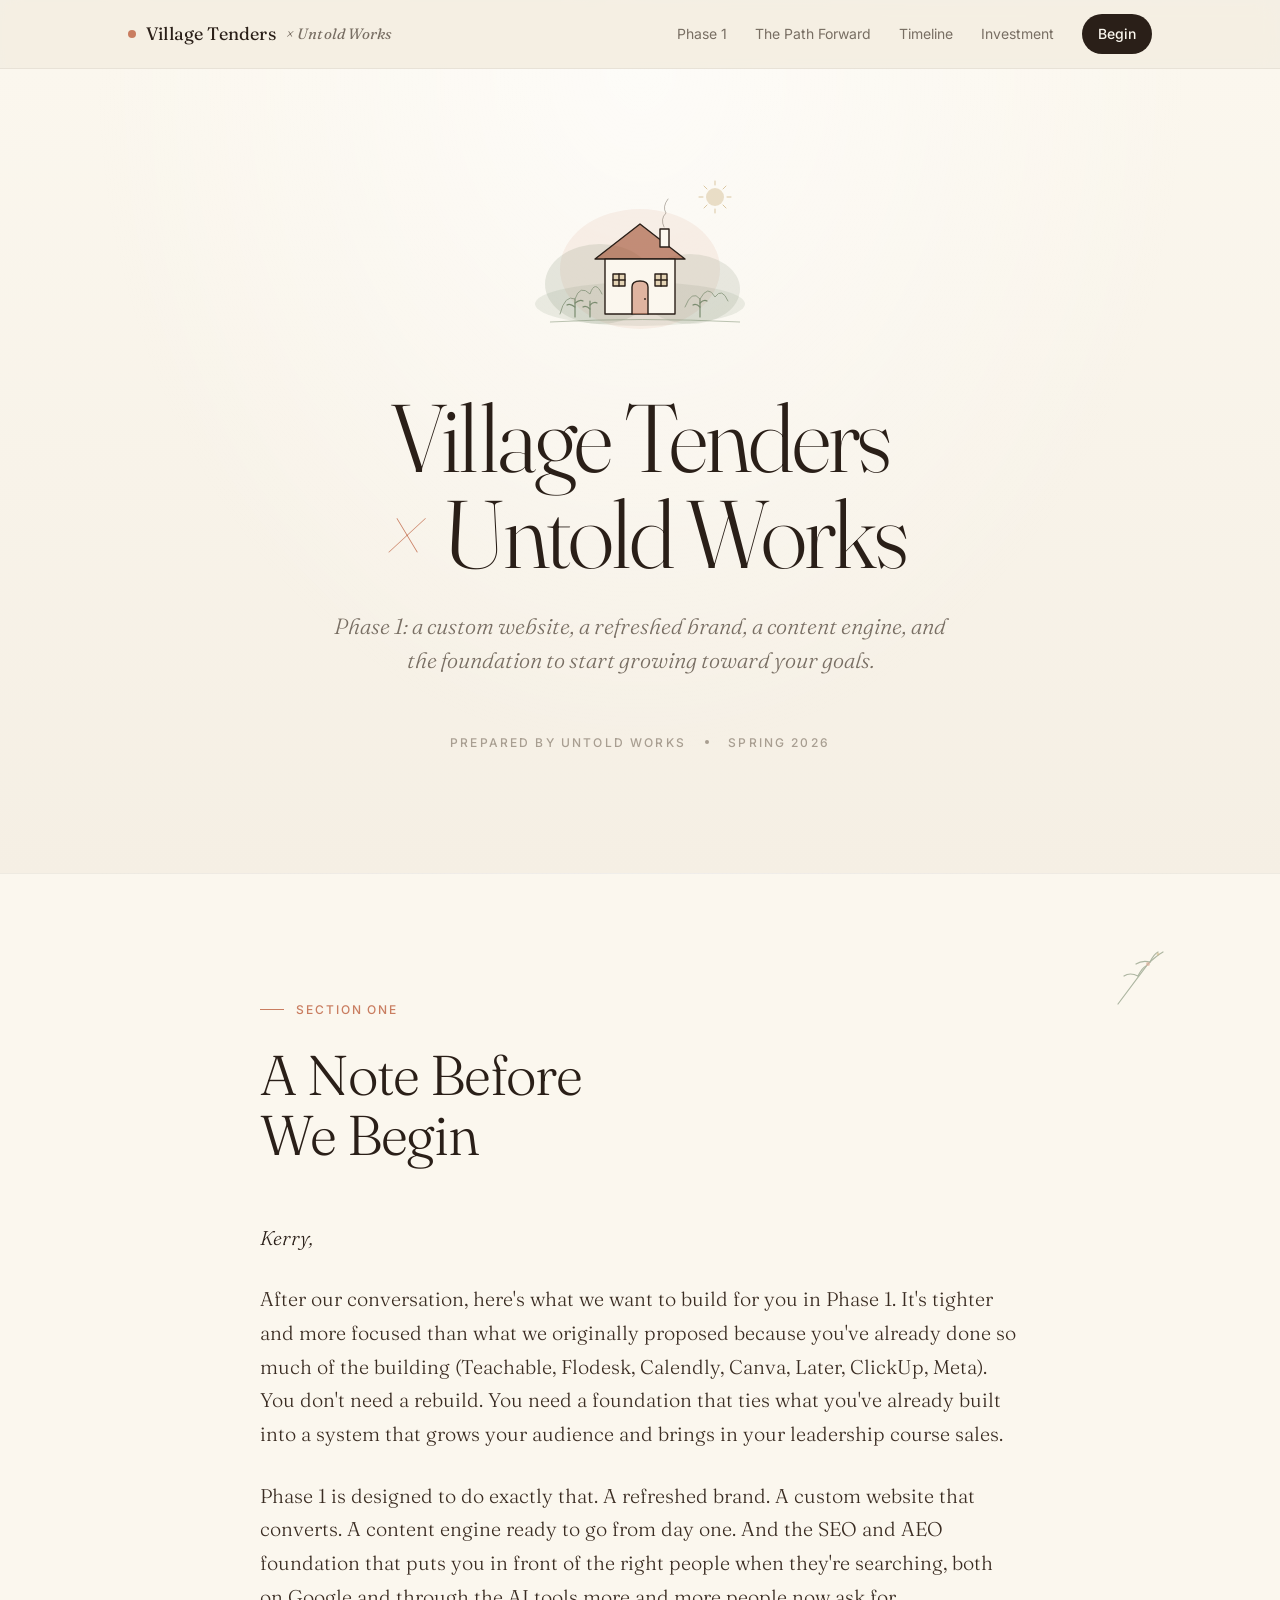
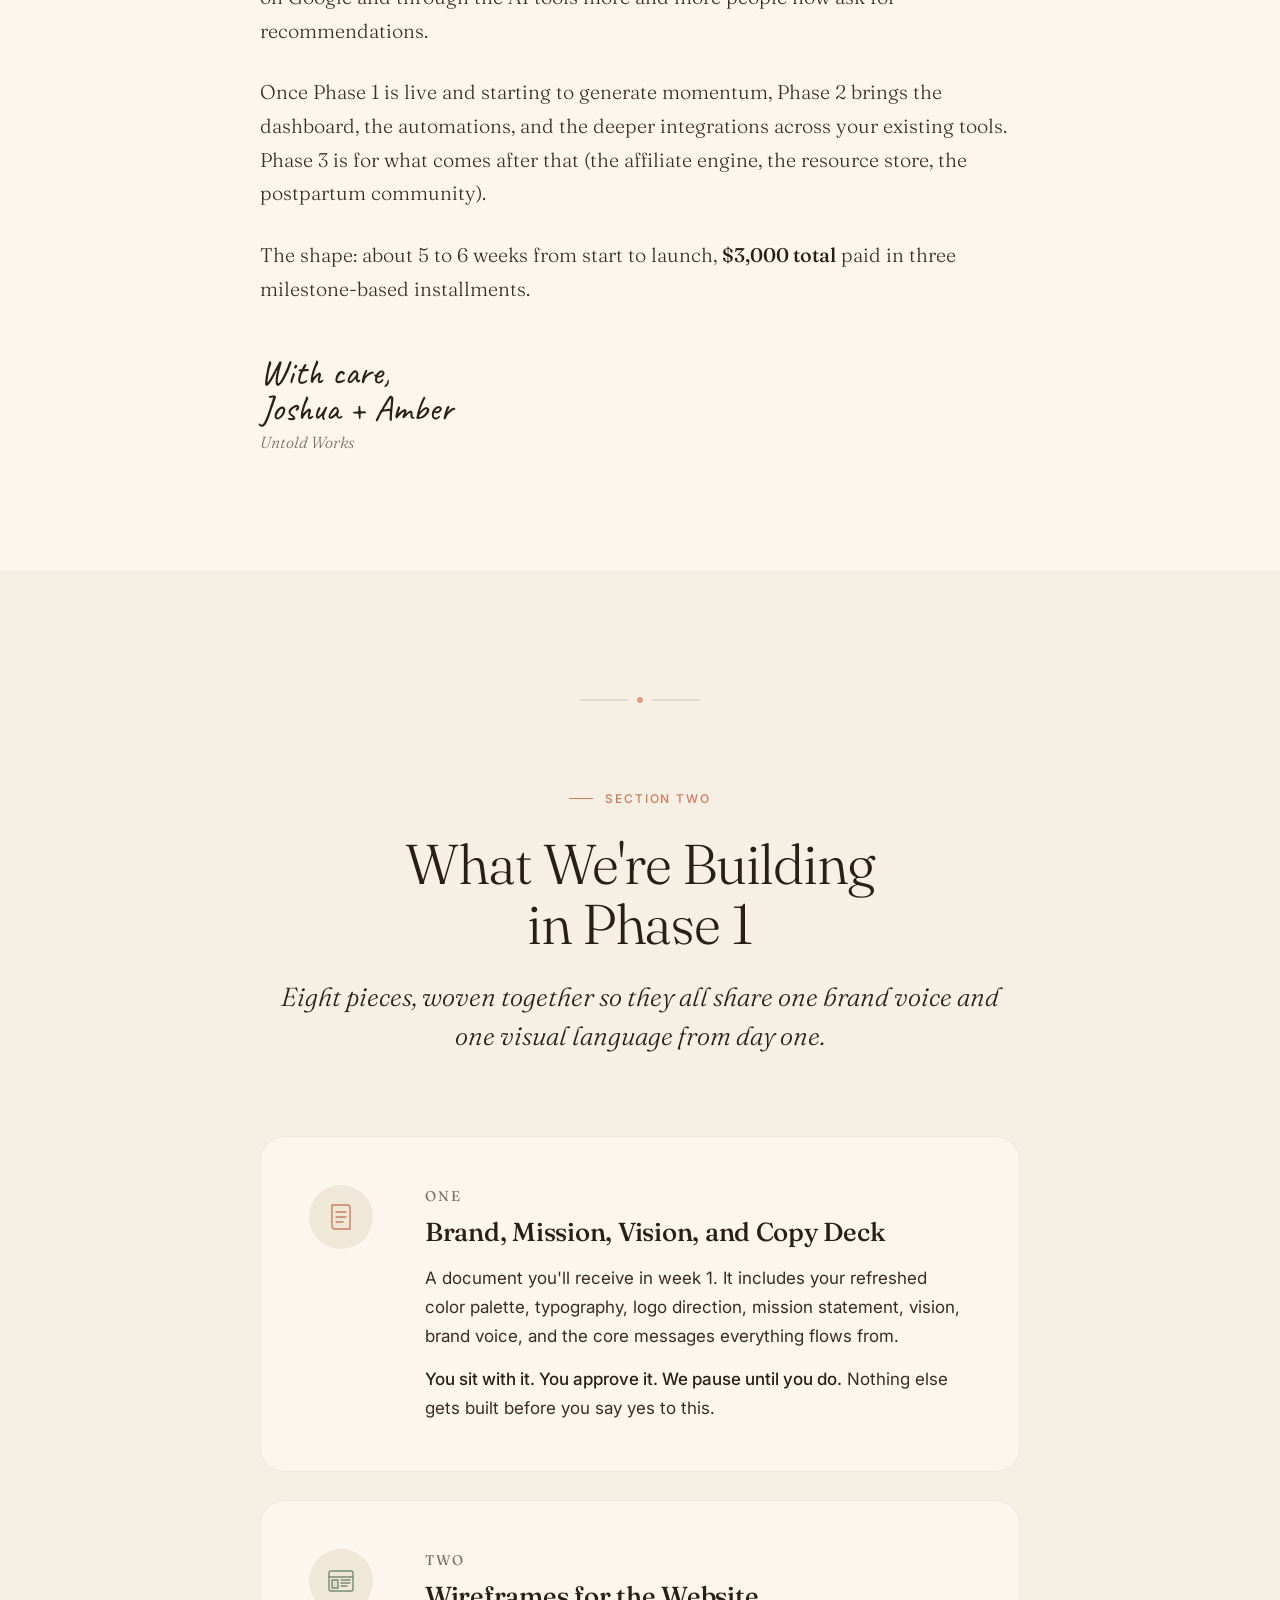
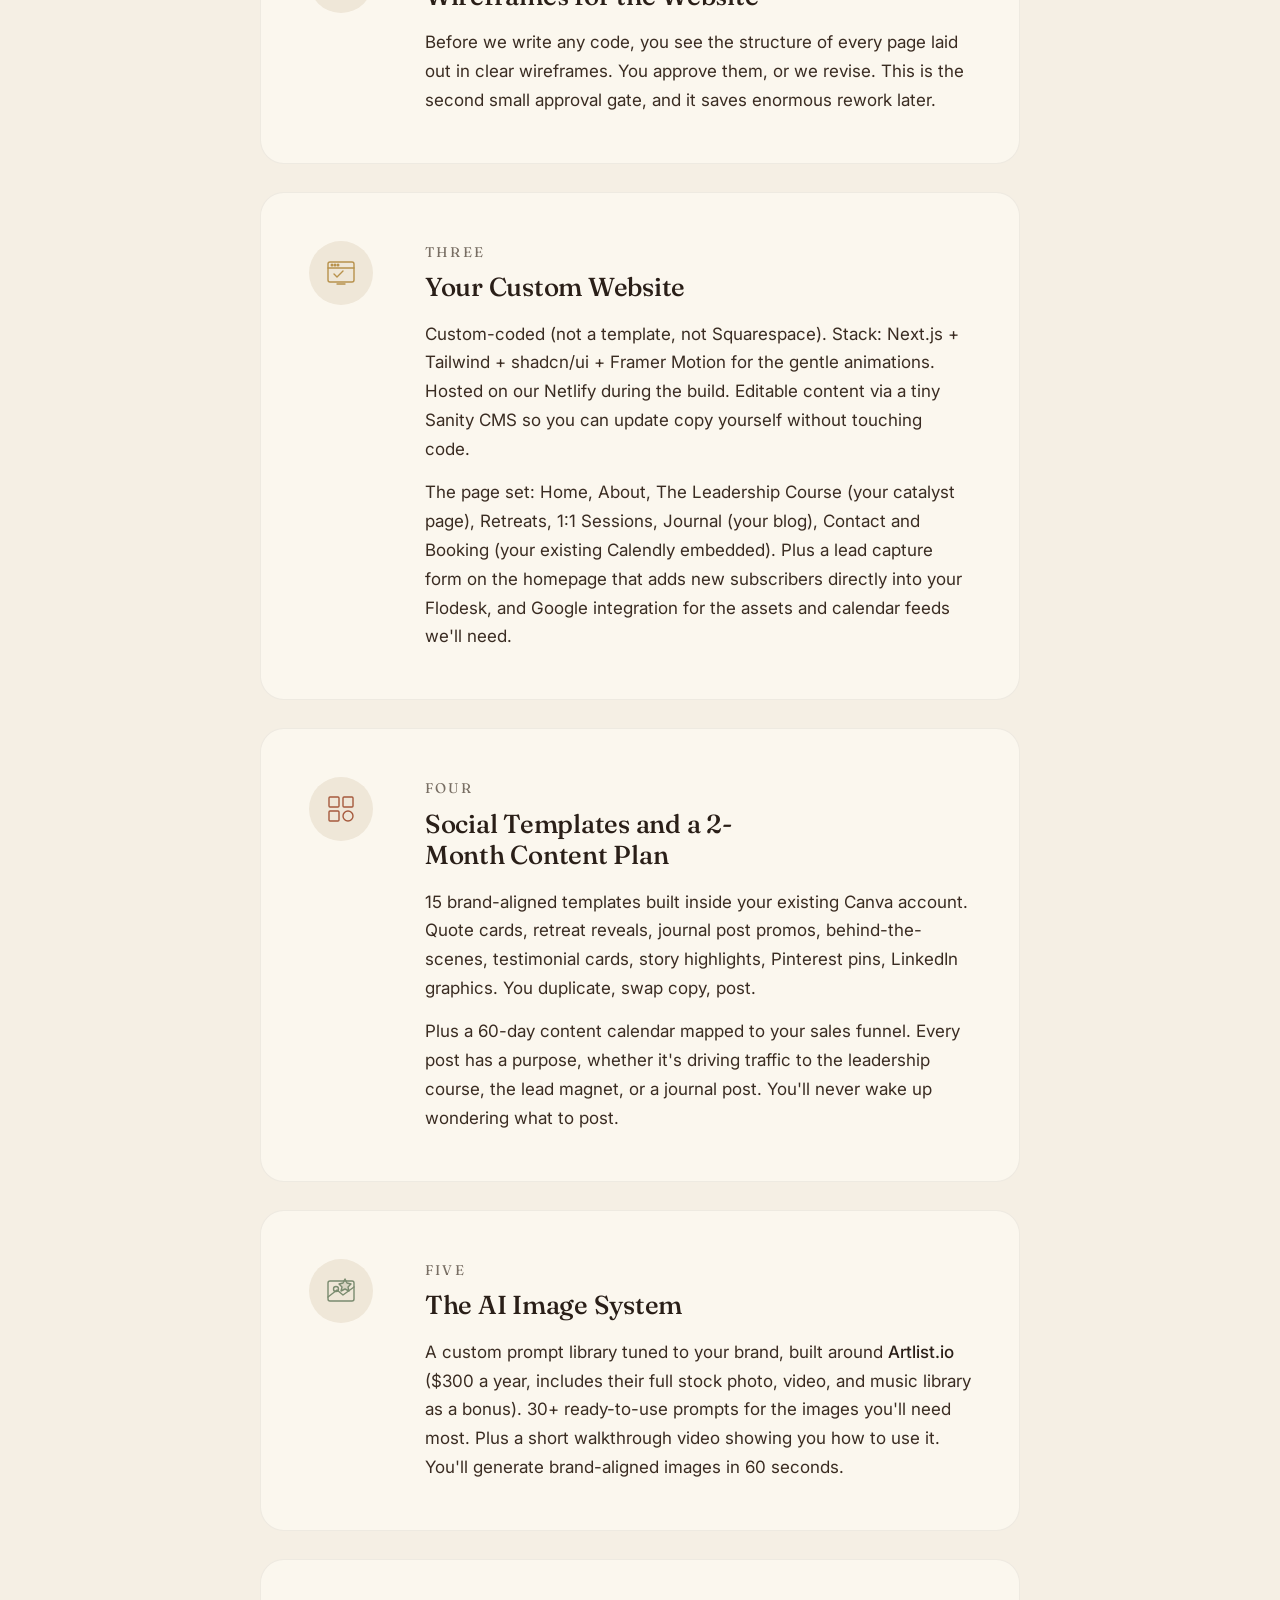
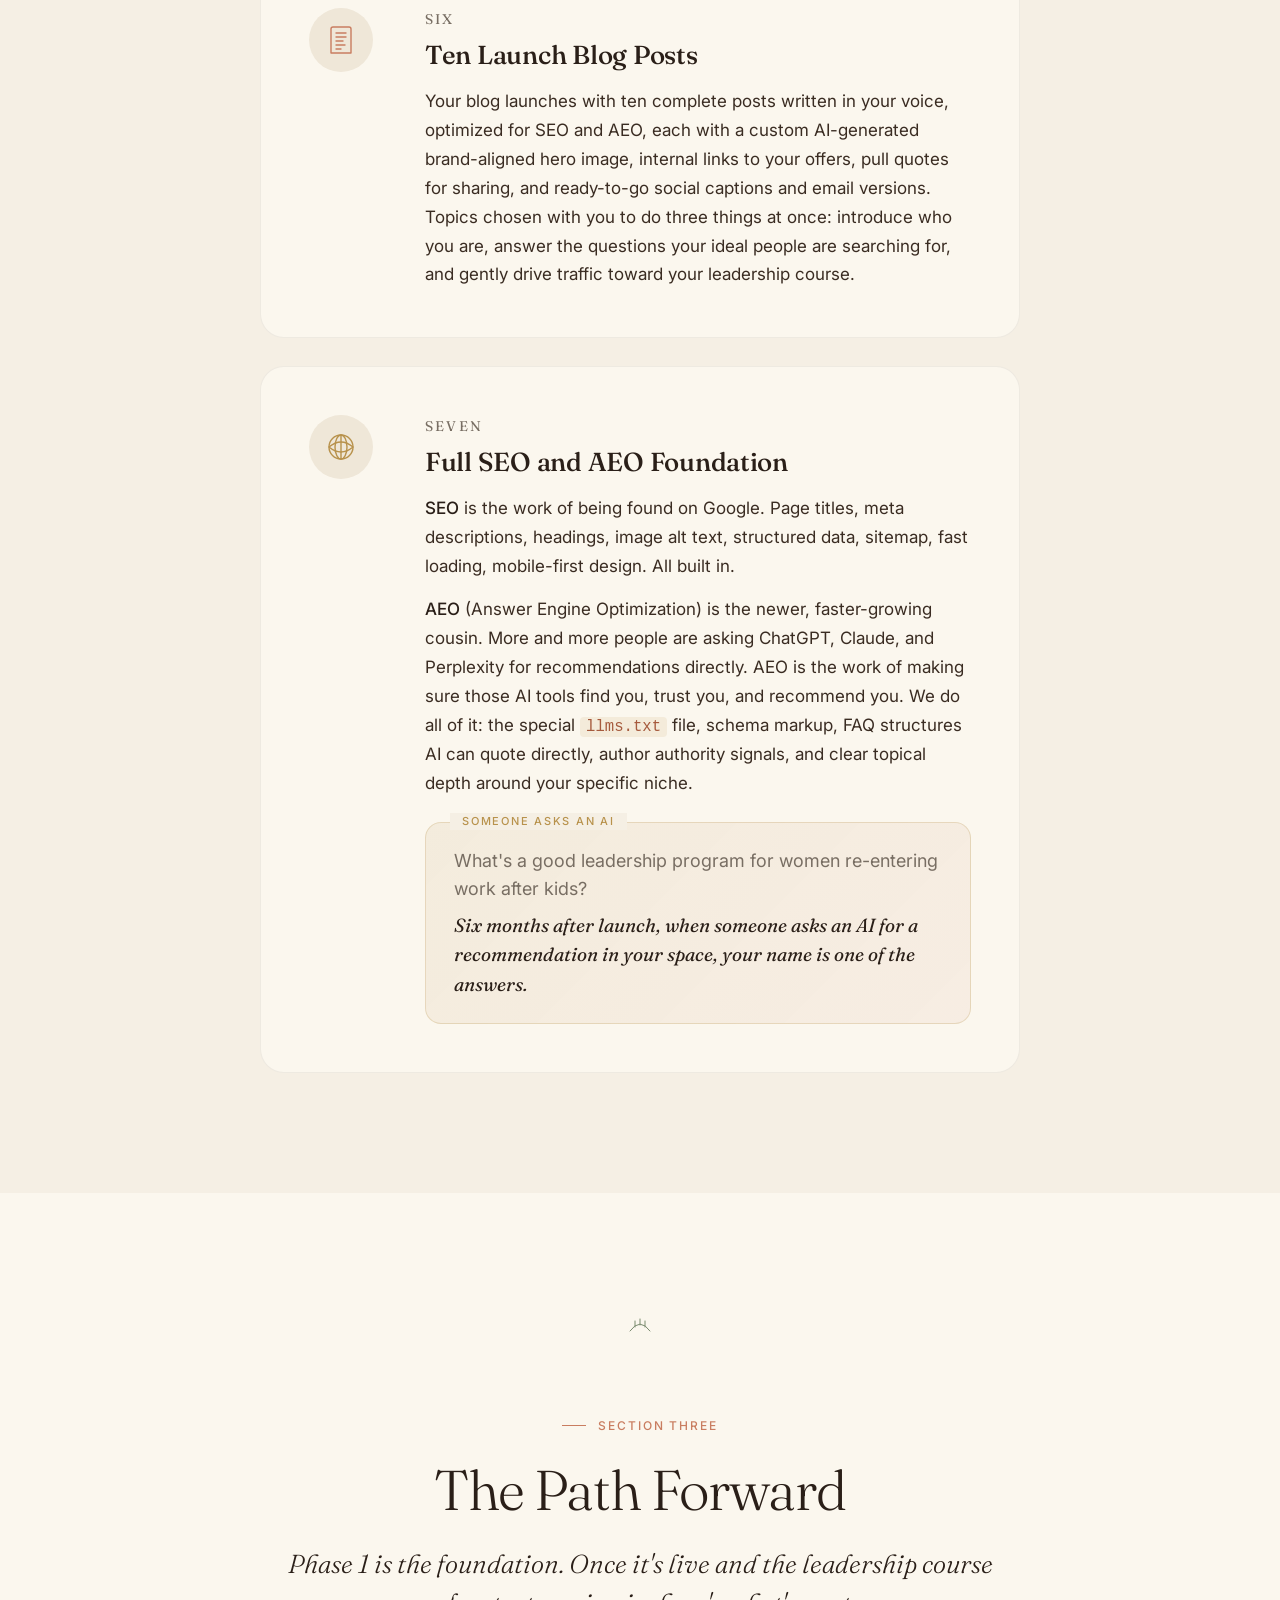
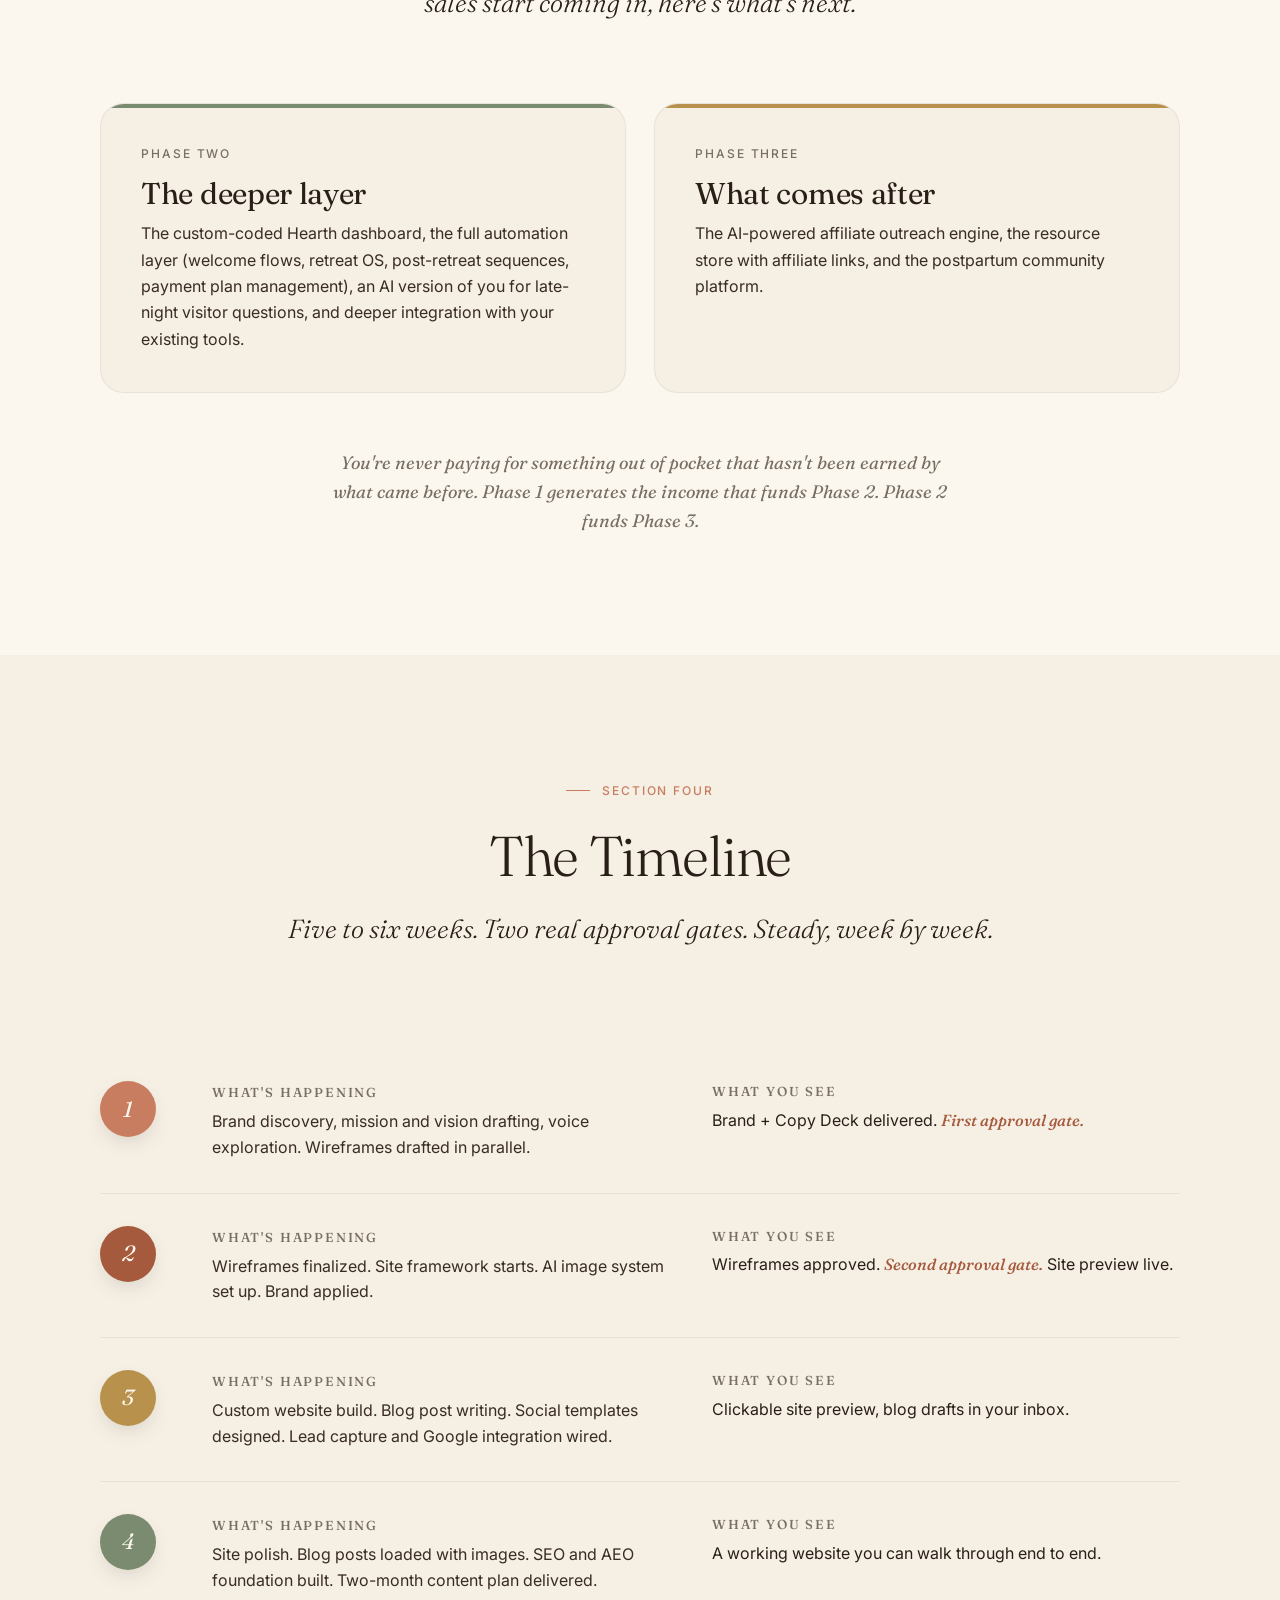
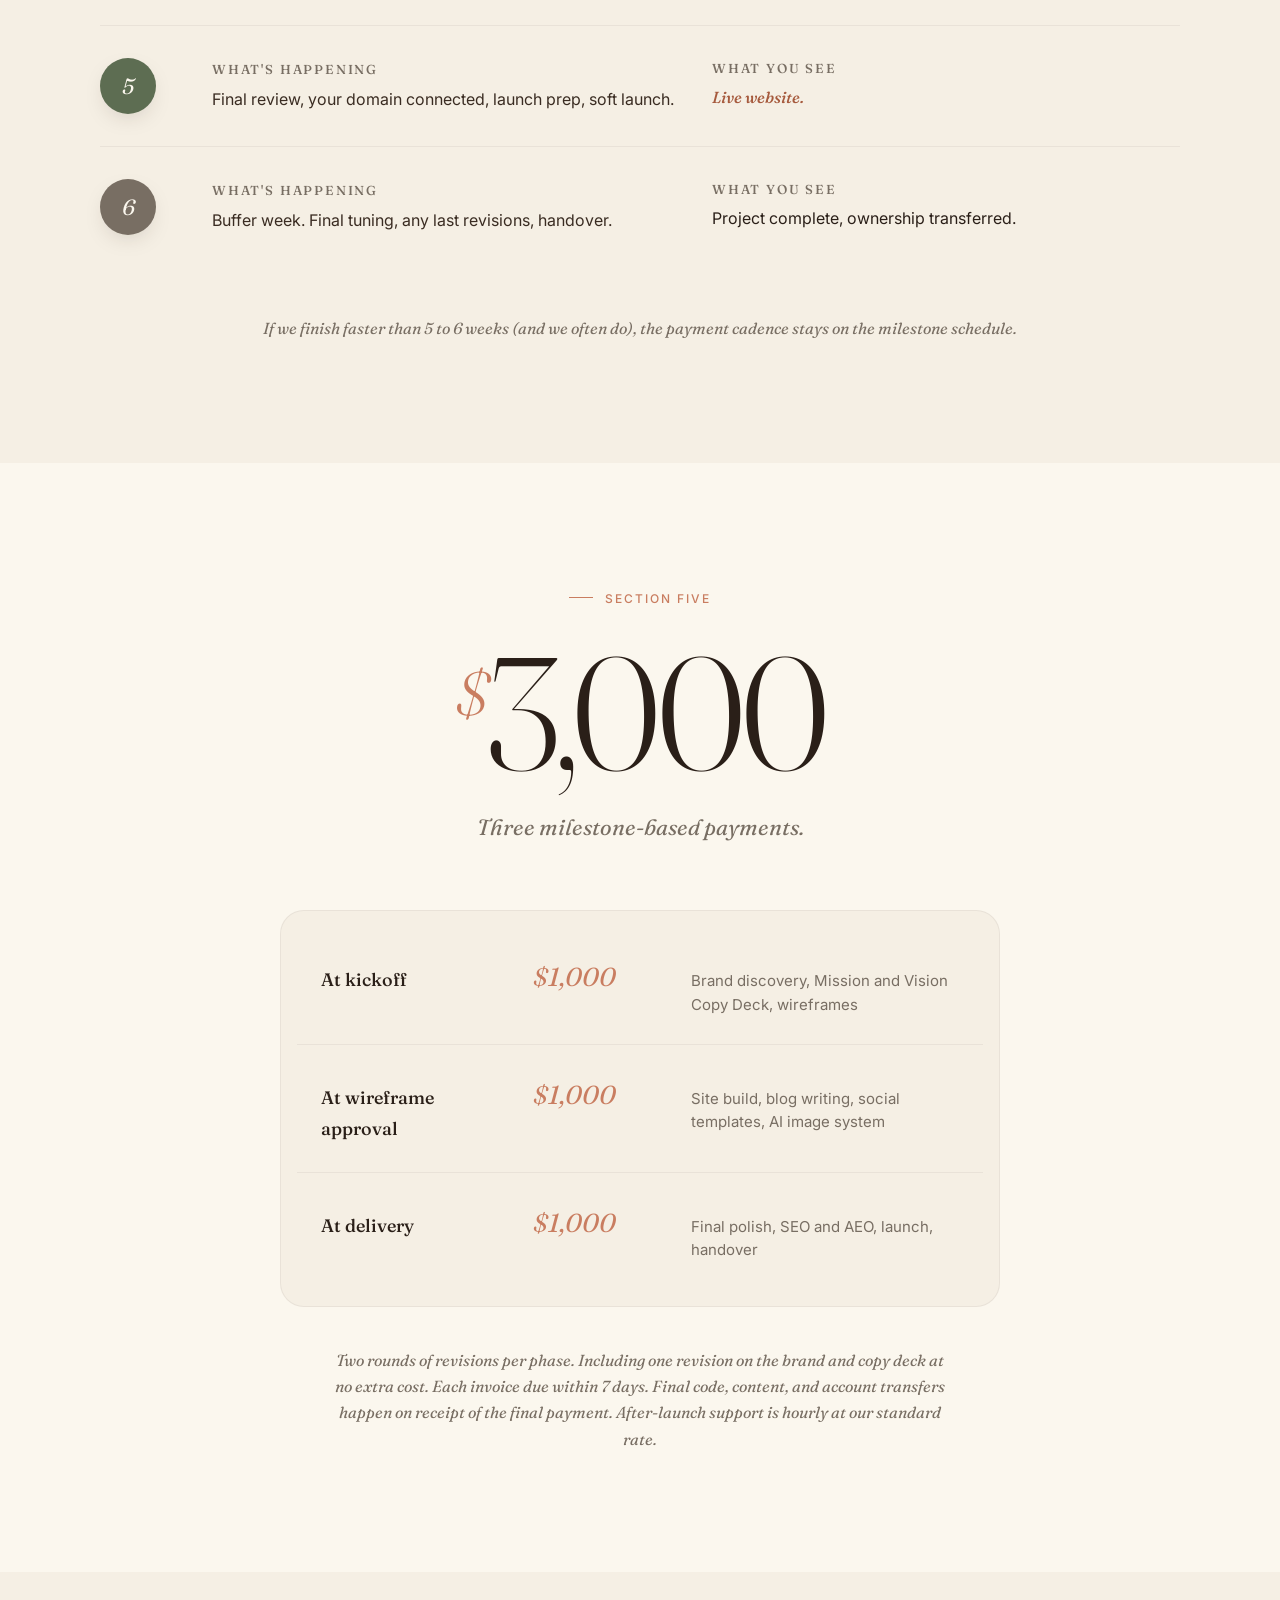
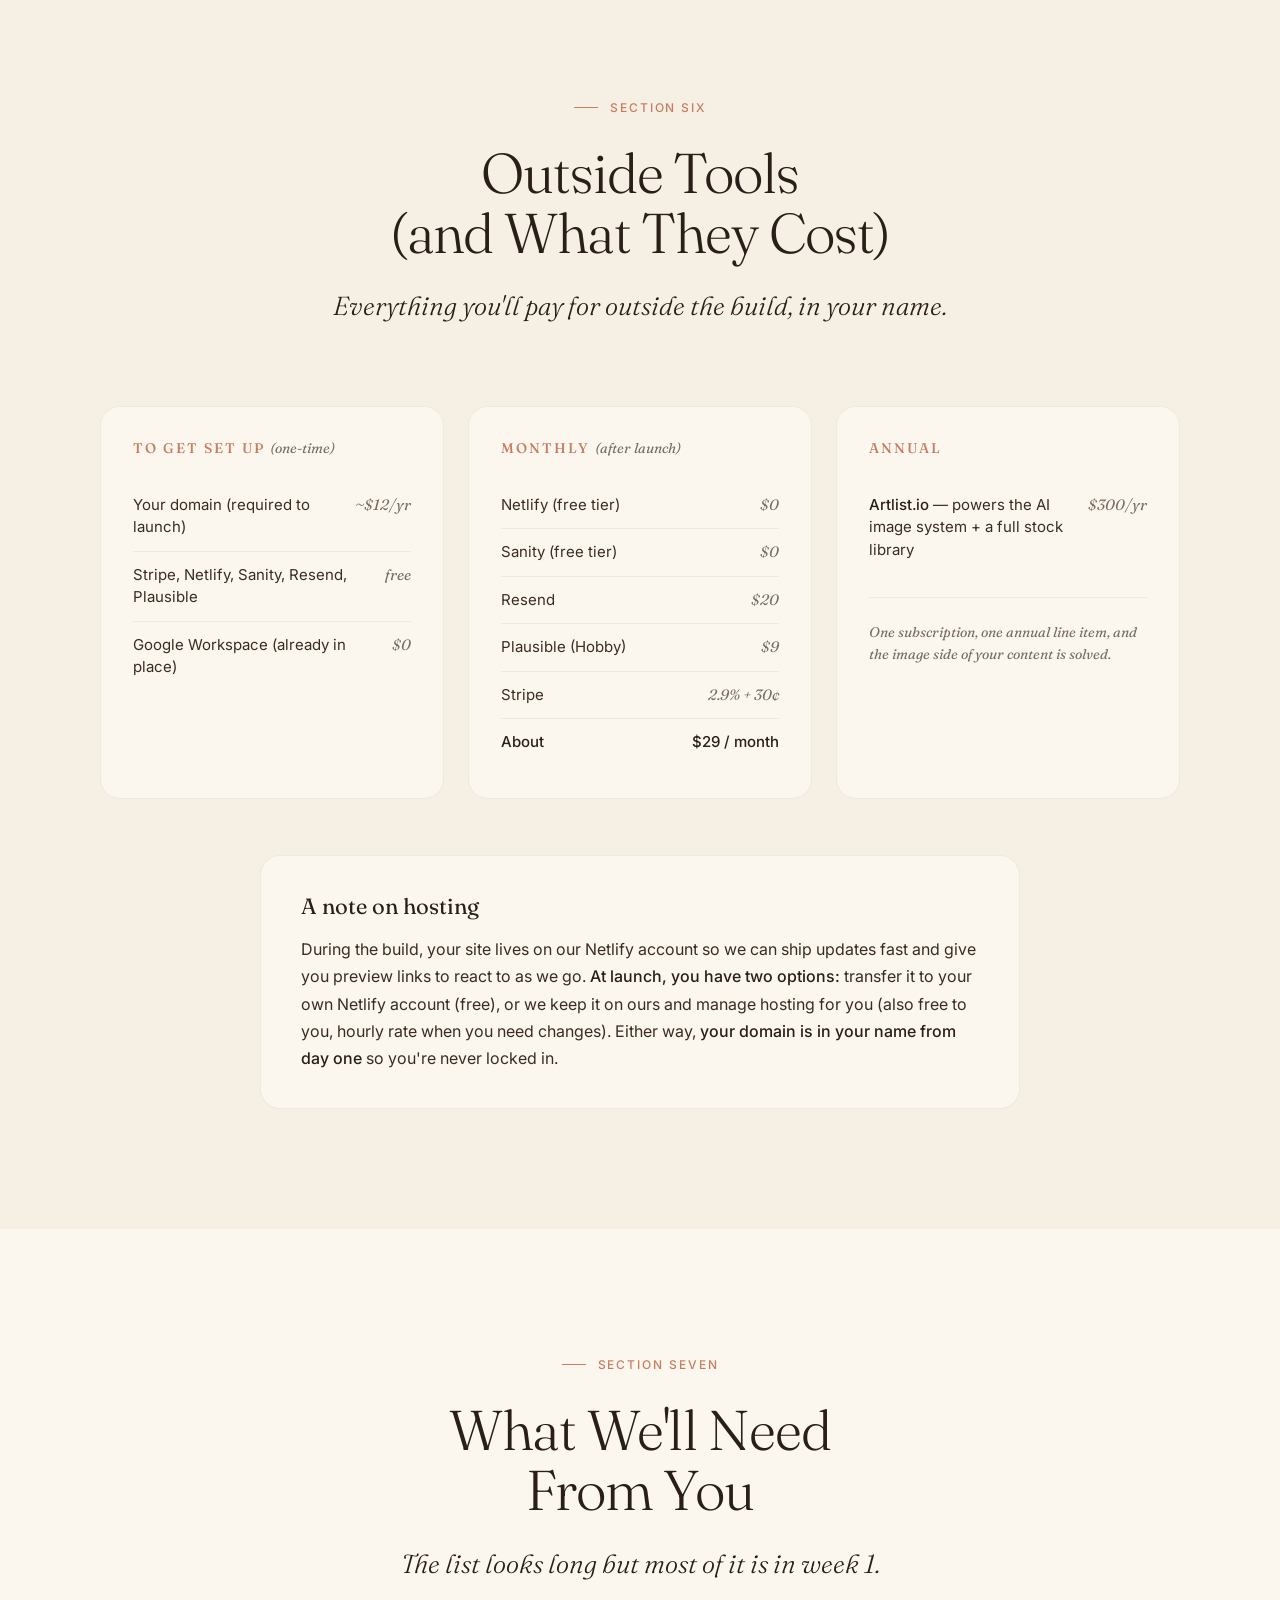
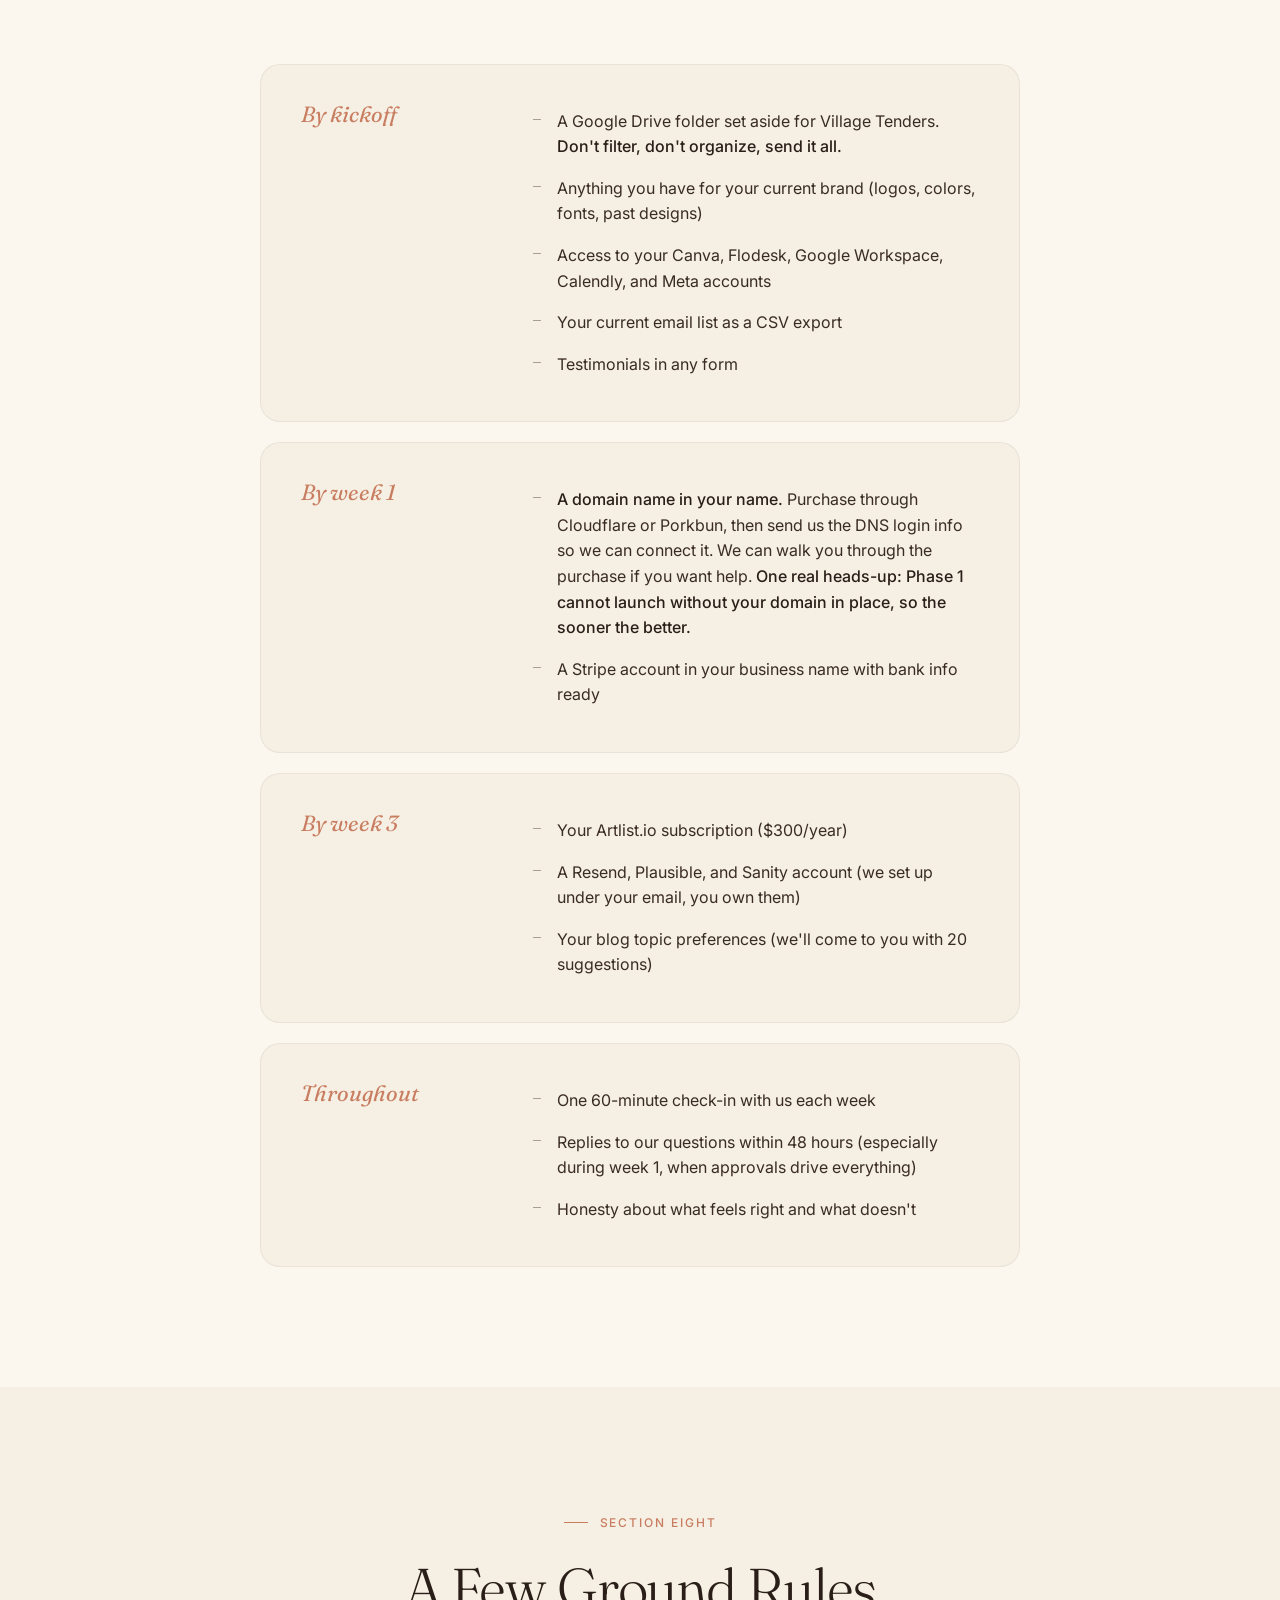
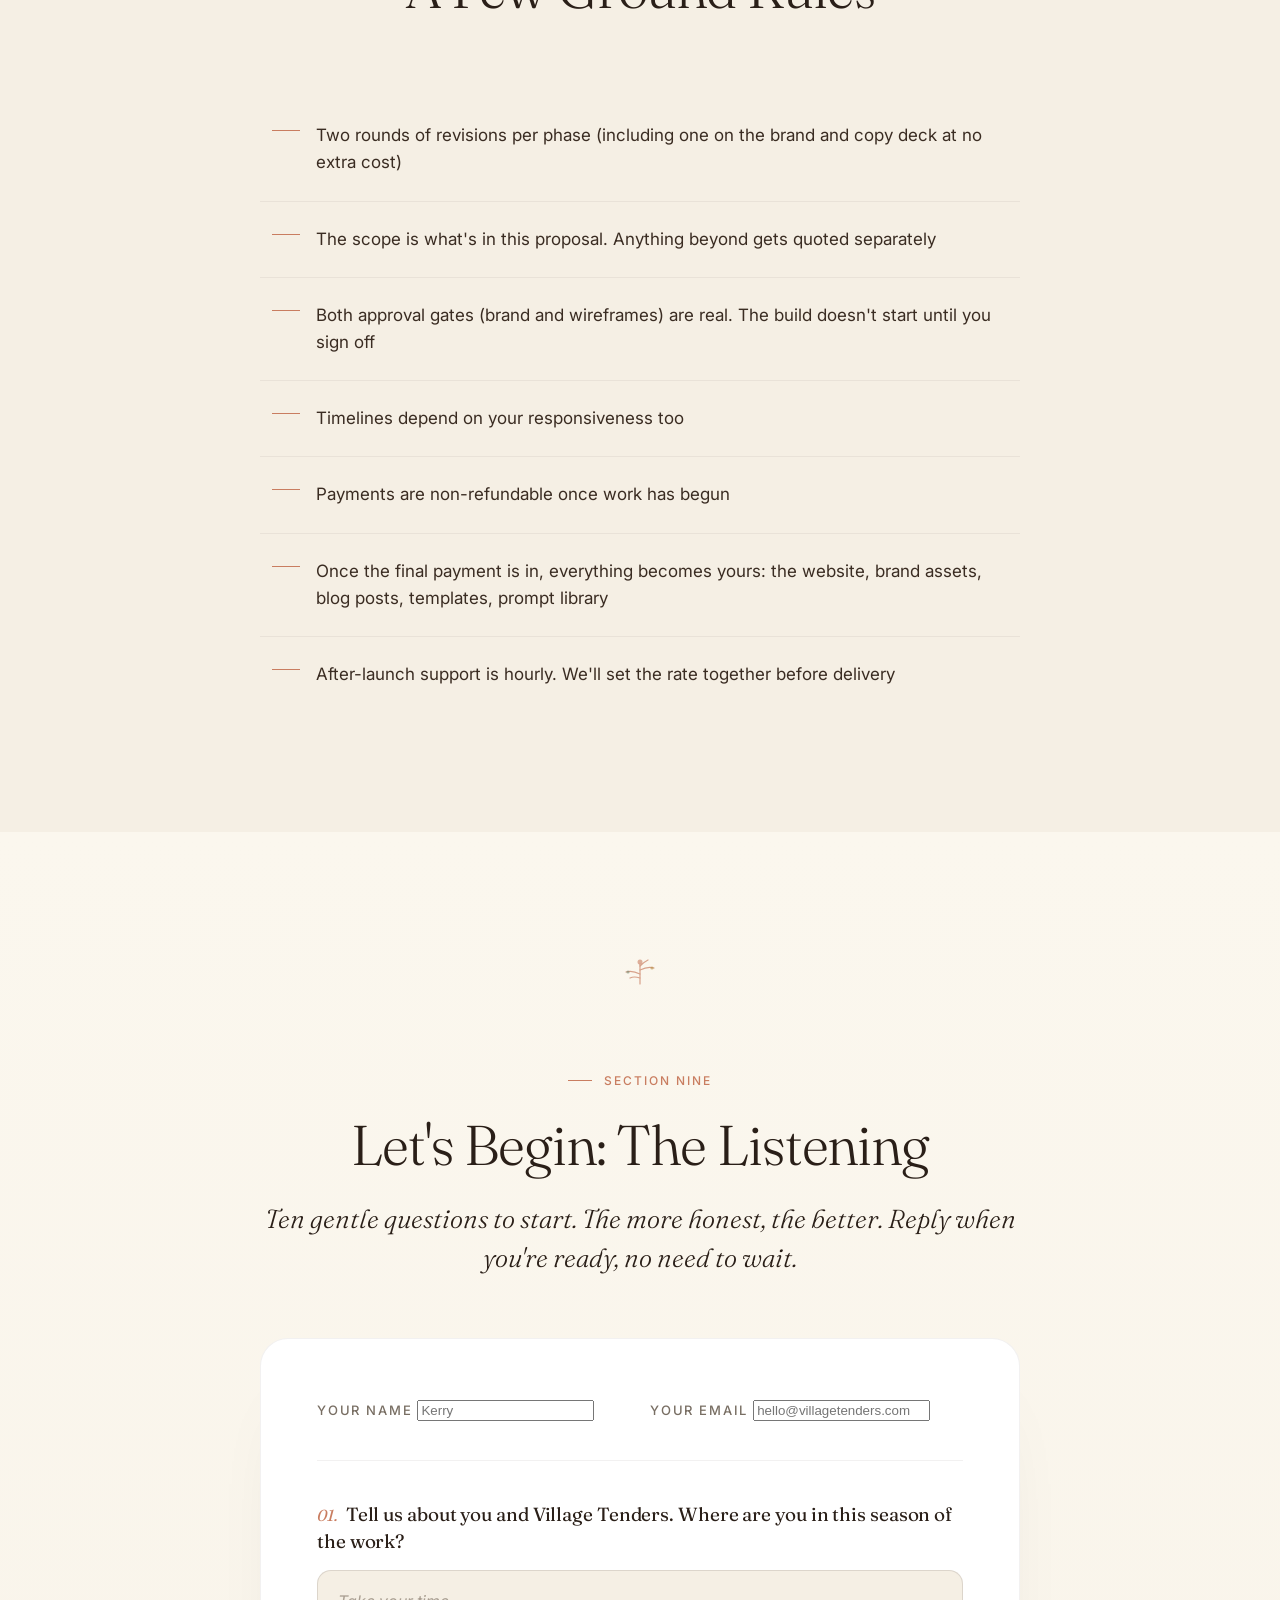
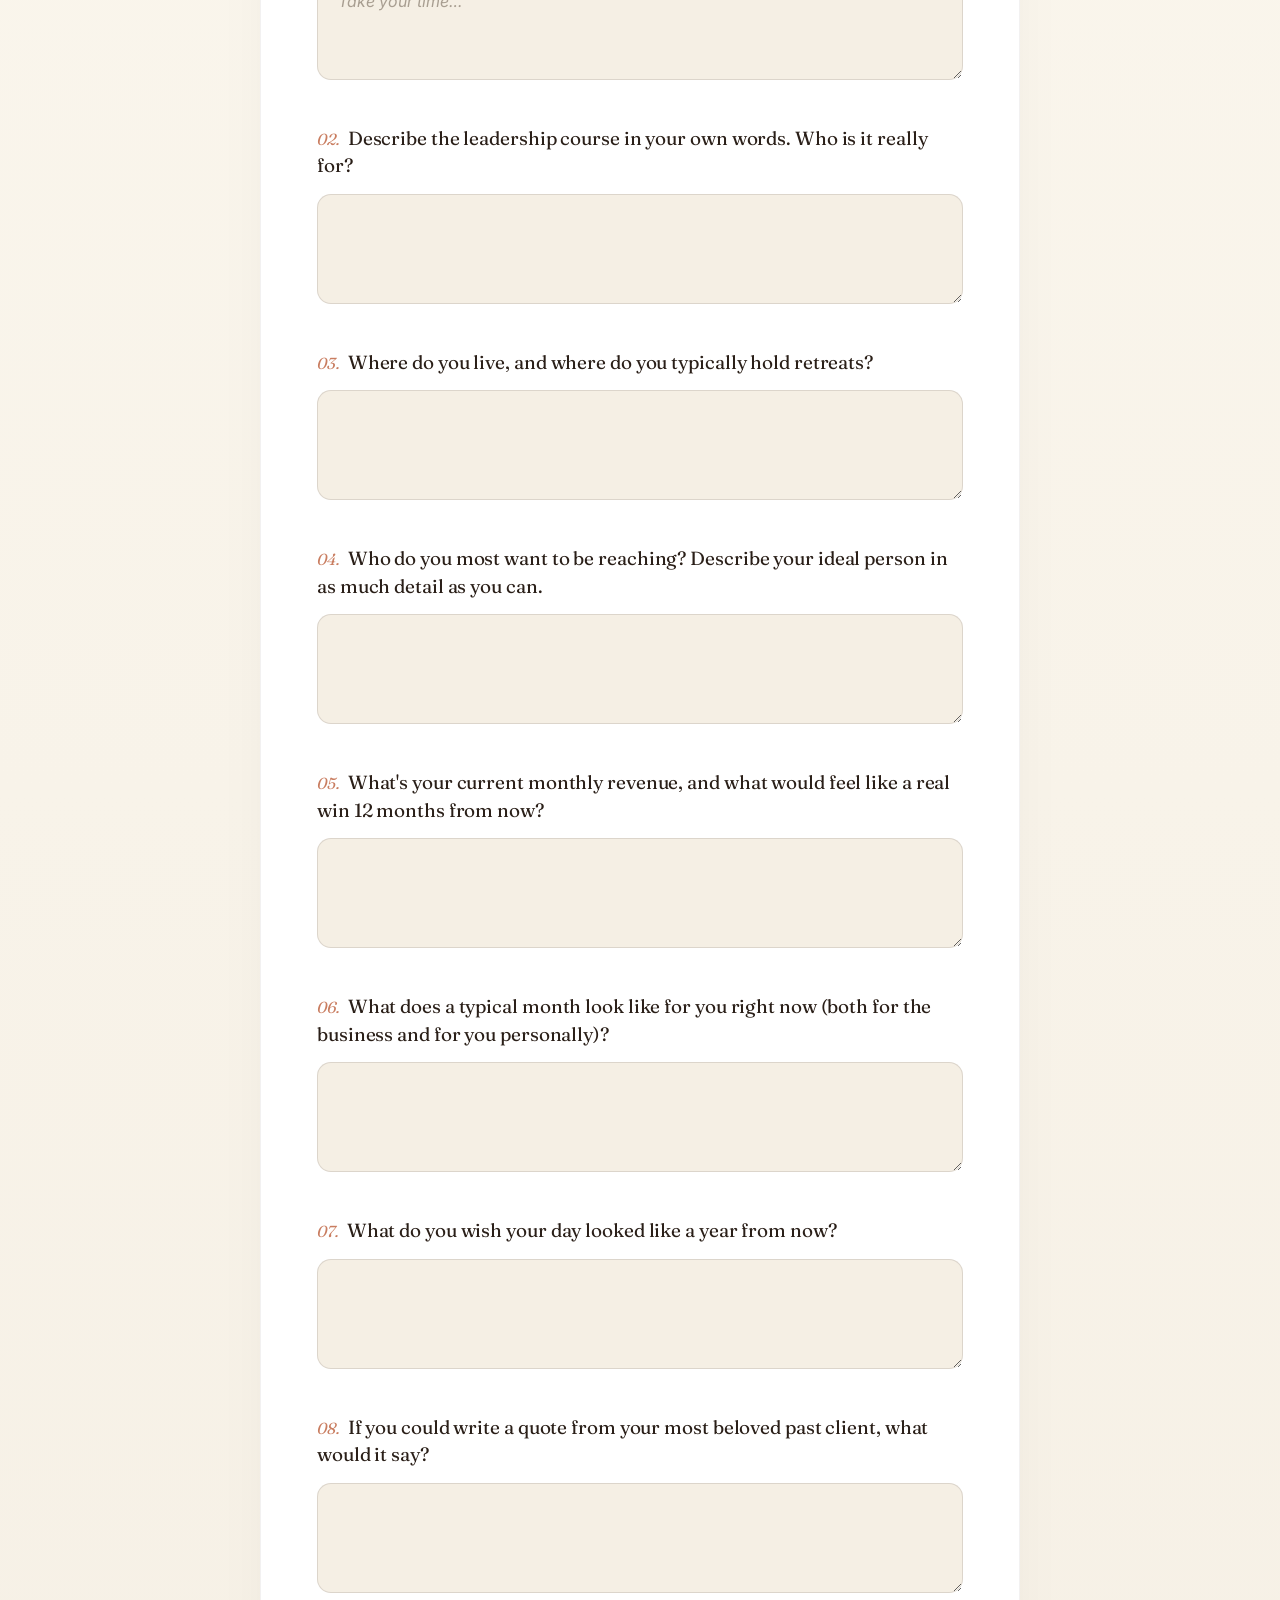
==== commit e91de043: "feat: replace proposal with single-file Phase 1 site Replaces the multi-file scrollable proposal wit" ====
--- a/index.html
+++ b/index.html
@@ -1,1065 +1,1839 @@
-<!DOCTYPE html>
+<!doctype html>
 <html lang="en">
 <head>
-<meta charset="UTF-8" />
-<meta name="viewport" content="width=device-width, initial-scale=1.0" />
-<title>Village Tenders × Untold Works · A Proposal</title>
-<meta name="description" content="A proposal to brand, build, automate, and launch a connected system for your practice. Prepared by Untold Works." />
+<meta charset="utf-8" />
+<meta name="viewport" content="width=device-width, initial-scale=1" />
+<title>Village Tenders × Untold Works · Phase 1</title>
+<meta name="description" content="Phase 1 proposal: a refreshed brand, a custom website, a content engine, and the foundation to grow." />
+
 <link rel="preconnect" href="https://fonts.googleapis.com">
 <link rel="preconnect" href="https://fonts.gstatic.com" crossorigin>
-<link href="https://fonts.googleapis.com/css2?family=Fraunces:ital,opsz,wght@0,9..144,300;0,9..144,400;0,9..144,500;0,9..144,600;1,9..144,300;1,9..144,400;1,9..144,500&family=Inter:wght@300;400;500;600&display=swap" rel="stylesheet">
-<link rel="stylesheet" href="styles.css">
+<link href="https://fonts.googleapis.com/css2?family=Fraunces:ital,opsz,wght@0,9..144,300;0,9..144,400;0,9..144,500;0,9..144,600;1,9..144,300;1,9..144,400;1,9..144,500&family=Inter:wght@300;400;500;600&family=Caveat:wght@400;500&display=swap" rel="stylesheet">
+
+<style>
+  :root {
+    --cream: #EFE7D8;
+    --cream-warm: #F5EFE4;
+    --ivory: #FBF7EE;
+    --paper: #FFFFFF;
+    --cocoa: #2A1F18;
+    --cocoa-soft: #3a2c22;
+    --taupe: #786E63;
+    --taupe-light: #a89e91;
+    --terracotta: #C97D60;
+    --sage: #7A8B6F;
+    --gold: #B8924C;
+    --rust: #A65A3D;
+    --line: rgba(42, 31, 24, 0.12);
+    --line-soft: rgba(42, 31, 24, 0.06);
+
+    --serif: "Fraunces", Georgia, "Times New Roman", serif;
+    --sans: "Inter", system-ui, -apple-system, "Segoe UI", sans-serif;
+    --script: "Caveat", "Fraunces", cursive;
+
+    --max: 760px;
+    --max-wide: 1080px;
+  }
+
+  * { box-sizing: border-box; }
+  html { scroll-behavior: smooth; }
+  body {
+    margin: 0;
+    background: var(--cream-warm);
+    color: var(--cocoa);
+    font-family: var(--sans);
+    font-size: 17px;
+    line-height: 1.7;
+    font-weight: 400;
+    -webkit-font-smoothing: antialiased;
+    text-rendering: optimizeLegibility;
+    overflow-x: hidden;
+  }
+
+  /* Subtle paper grain — a soft noise overlay for the lazure feel */
+  body::before {
+    content: "";
+    position: fixed;
+    inset: 0;
+    pointer-events: none;
+    z-index: 0;
+    opacity: 0.35;
+    background-image:
+      radial-gradient(at 20% 10%, rgba(201, 125, 96, 0.06) 0, transparent 45%),
+      radial-gradient(at 85% 30%, rgba(122, 139, 111, 0.05) 0, transparent 50%),
+      radial-gradient(at 50% 80%, rgba(184, 146, 76, 0.05) 0, transparent 55%);
+  }
+
+  ::selection { background: rgba(201, 125, 96, 0.25); }
+
+  /* ---------- NAV ---------- */
+  .nav {
+    position: sticky;
+    top: 0;
+    z-index: 50;
+    background: rgba(245, 239, 228, 0.82);
+    backdrop-filter: saturate(140%) blur(10px);
+    -webkit-backdrop-filter: saturate(140%) blur(10px);
+    border-bottom: 1px solid var(--line-soft);
+  }
+  .nav-inner {
+    max-width: var(--max-wide);
+    margin: 0 auto;
+    padding: 14px 28px;
+    display: flex;
+    align-items: center;
+    justify-content: space-between;
+    gap: 24px;
+  }
+  .nav-mark {
+    font-family: var(--serif);
+    font-weight: 400;
+    font-size: 18px;
+    letter-spacing: 0.01em;
+    color: var(--cocoa);
+    text-decoration: none;
+    display: inline-flex;
+    align-items: center;
+    gap: 10px;
+  }
+  .nav-mark .dot {
+    width: 8px; height: 8px; border-radius: 50%;
+    background: var(--terracotta);
+    display: inline-block;
+  }
+  .nav-mark em {
+    font-style: italic;
+    color: var(--taupe);
+    font-size: 15px;
+  }
+  .nav-links {
+    display: flex;
+    align-items: center;
+    gap: 28px;
+    font-size: 14px;
+    color: var(--taupe);
+  }
+  .nav-links a {
+    color: var(--taupe);
+    text-decoration: none;
+    transition: color .25s ease;
+  }
+  .nav-links a:hover { color: var(--terracotta); }
+  .nav-links a.cta {
+    color: var(--ivory);
+    background: var(--cocoa);
+    padding: 8px 16px;
+    border-radius: 999px;
+    font-weight: 500;
+  }
+  .nav-links a.cta:hover { background: var(--terracotta); color: var(--ivory); }
+  @media (max-width: 760px) {
+    .nav-links { display: none; }
+    .nav-links.compact { display: inline-flex; gap: 16px; }
+    .nav-links.compact a:not(.cta) { display: none; }
+    .nav-links.compact a.cta { display: inline-flex; }
+  }
+
+  /* ---------- LAYOUT ---------- */
+  section {
+    position: relative;
+    padding: 120px 28px;
+    z-index: 1;
+  }
+  @media (max-width: 760px) {
+    section { padding: 84px 24px; }
+  }
+  .container { max-width: var(--max); margin: 0 auto; }
+  .container.wide { max-width: var(--max-wide); }
+
+  /* ---------- TYPE ---------- */
+  h1, h2, h3, h4 {
+    font-family: var(--serif);
+    color: var(--cocoa);
+    font-weight: 400;
+    margin: 0;
+    letter-spacing: -0.01em;
+    text-wrap: balance;
+  }
+  h1 {
+    font-size: clamp(44px, 7vw, 88px);
+    line-height: 1.02;
+    font-weight: 300;
+    letter-spacing: -0.025em;
+  }
+  h2 {
+    font-size: clamp(34px, 4.6vw, 56px);
+    line-height: 1.08;
+    font-weight: 300;
+    letter-spacing: -0.02em;
+  }
+  h3 {
+    font-size: clamp(22px, 2.4vw, 28px);
+    line-height: 1.2;
+    font-weight: 500;
+  }
+  h4 {
+    font-size: 18px;
+    line-height: 1.3;
+    font-weight: 500;
+  }
+  p { margin: 0 0 1.1em; color: var(--cocoa-soft); }
+  p:last-child { margin-bottom: 0; }
+  .lede {
+    font-family: var(--serif);
+    font-size: clamp(20px, 2.2vw, 26px);
+    line-height: 1.5;
+    font-weight: 300;
+    color: var(--cocoa);
+    font-style: italic;
+  }
+  .eyebrow {
+    font-family: var(--sans);
+    font-size: 12px;
+    letter-spacing: 0.16em;
+    text-transform: uppercase;
+    color: var(--terracotta);
+    font-weight: 500;
+    display: inline-block;
+    margin-bottom: 24px;
+  }
+  .eyebrow::before {
+    content: "";
+    display: inline-block;
+    width: 24px;
+    height: 1px;
+    background: var(--terracotta);
+    vertical-align: middle;
+    margin-right: 12px;
+    margin-bottom: 3px;
+  }
+  .soft { color: var(--taupe); }
+  .center { text-align: center; }
+  em.script {
+    font-family: var(--script);
+    font-style: normal;
+    font-size: 1.35em;
+    color: var(--cocoa);
+    line-height: 1;
+  }
+
+  /* ---------- HERO ---------- */
+  .hero {
+    padding-top: 80px;
+    padding-bottom: 120px;
+    background:
+      radial-gradient(ellipse at 50% 0%, rgba(255,255,255,0.6) 0%, transparent 60%),
+      linear-gradient(180deg, var(--ivory) 0%, var(--cream-warm) 100%);
+    border-bottom: 1px solid var(--line-soft);
+    overflow: hidden;
+  }
+  .hero-inner {
+    max-width: 880px;
+    margin: 0 auto;
+    text-align: center;
+    position: relative;
+  }
+  .hero-illust {
+    margin: 0 auto 40px;
+    width: clamp(180px, 22vw, 240px);
+    height: auto;
+    display: block;
+  }
+  .hero-title {
+    font-size: clamp(40px, 7.5vw, 96px);
+    line-height: 1;
+    font-weight: 300;
+    letter-spacing: -0.03em;
+    margin-bottom: 28px;
+  }
+  .hero-title .x {
+    font-style: italic;
+    color: var(--terracotta);
+    font-weight: 300;
+    margin: 0 0.1em;
+  }
+  .hero-sub {
+    font-family: var(--serif);
+    font-style: italic;
+    font-size: clamp(18px, 2vw, 22px);
+    color: var(--taupe);
+    line-height: 1.55;
+    max-width: 620px;
+    margin: 0 auto 56px;
+    font-weight: 300;
+  }
+  .hero-foot {
+    font-size: 12px;
+    letter-spacing: 0.18em;
+    text-transform: uppercase;
+    color: var(--taupe-light);
+    font-weight: 500;
+  }
+  .hero-foot .sep {
+    display: inline-block;
+    width: 4px; height: 4px;
+    background: var(--taupe-light);
+    border-radius: 50%;
+    margin: 0 14px 3px;
+    vertical-align: middle;
+  }
+
+  /* ---------- LETTER ---------- */
+  .letter {
+    background: var(--ivory);
+    position: relative;
+  }
+  .letter .sprig {
+    position: absolute;
+    top: 60px; right: 8%;
+    width: 80px; height: 80px;
+    opacity: 0.6;
+  }
+  .letter h2 { margin-bottom: 56px; }
+  .letter-body {
+    font-family: var(--serif);
+    font-size: clamp(19px, 1.55vw, 22px);
+    line-height: 1.7;
+    color: var(--cocoa-soft);
+    font-weight: 300;
+  }
+  .letter-body p { color: inherit; margin-bottom: 1.4em; }
+  .letter-body .greet {
+    font-style: italic;
+    color: var(--cocoa);
+  }
+  .letter-body strong {
+    font-weight: 500;
+    color: var(--cocoa);
+  }
+  .letter-sign {
+    margin-top: 48px;
+    font-family: var(--script);
+    font-size: 36px;
+    color: var(--cocoa);
+    line-height: 1;
+  }
+  .letter-sign small {
+    display: block;
+    margin-top: 8px;
+    font-family: var(--serif);
+    font-style: italic;
+    font-size: 16px;
+    color: var(--taupe);
+  }
+
+  /* ---------- SECTION HEADERS ---------- */
+  .sec-head {
+    text-align: left;
+    margin-bottom: 80px;
+    max-width: var(--max);
+  }
+  .sec-head.center { text-align: center; margin-left: auto; margin-right: auto; }
+  .sec-head h2 { margin-bottom: 24px; }
+  .sec-head .lede { display: block; }
+
+  /* ---------- EIGHT PIECES ---------- */
+  .pieces {
+    background: var(--cream-warm);
+  }
+  .pieces-list {
+    display: flex;
+    flex-direction: column;
+    gap: 28px;
+  }
+  .piece {
+    background: var(--ivory);
+    border: 1px solid var(--line-soft);
+    border-radius: 24px;
+    padding: 48px;
+    display: grid;
+    grid-template-columns: 80px 1fr;
+    gap: 36px;
+    align-items: start;
+    transition: transform .4s ease, box-shadow .4s ease;
+  }
+  .piece:hover {
+    transform: translateY(-2px);
+    box-shadow: 0 30px 60px -30px rgba(42, 31, 24, 0.08);
+  }
+  @media (max-width: 720px) {
+    .piece {
+      grid-template-columns: 1fr;
+      padding: 32px 28px;
+      gap: 20px;
+      border-radius: 18px;
+    }
+  }
+  .piece-num {
+    font-family: var(--serif);
+    font-size: 14px;
+    letter-spacing: 0.16em;
+    color: var(--taupe);
+    text-transform: uppercase;
+    margin-bottom: 8px;
+  }
+  .piece-icon {
+    width: 64px;
+    height: 64px;
+    border-radius: 50%;
+    background: var(--cream);
+    display: flex;
+    align-items: center;
+    justify-content: center;
+    flex-shrink: 0;
+  }
+  .piece-icon svg { width: 36px; height: 36px; }
+  .piece h3 { margin-bottom: 16px; font-weight: 500; font-size: 26px; }
+  .piece p { margin-bottom: 14px; }
+  .piece p:last-child { margin-bottom: 0; }
+  .piece strong { color: var(--cocoa); font-weight: 500; }
+
+  /* SEO/AEO callout */
+  .callout {
+    margin-top: 24px;
+    background: linear-gradient(135deg, rgba(184, 146, 76, 0.10), rgba(201, 125, 96, 0.08));
+    border: 1px solid rgba(184, 146, 76, 0.25);
+    border-radius: 16px;
+    padding: 24px 28px;
+    font-family: var(--serif);
+    font-style: italic;
+    font-size: 19px;
+    line-height: 1.55;
+    color: var(--cocoa);
+    position: relative;
+  }
+  .callout::before {
+    content: "";
+    position: absolute;
+    top: -10px; left: 24px;
+    background: var(--cream-warm);
+    padding: 0 12px;
+    font-family: var(--sans);
+    font-size: 11px;
+    letter-spacing: 0.16em;
+    text-transform: uppercase;
+    color: var(--gold);
+    font-style: normal;
+    font-weight: 500;
+  }
+  .callout[data-label]::before { content: attr(data-label); }
+  .callout-q {
+    font-size: 18px;
+    color: var(--taupe);
+    margin-bottom: 8px;
+    font-style: normal;
+    font-family: var(--sans);
+  }
+
+  /* ---------- PATH FORWARD ---------- */
+  .path {
+    background: var(--ivory);
+  }
+  .path-cards {
+    display: grid;
+    grid-template-columns: 1fr 1fr;
+    gap: 28px;
+  }
+  @media (max-width: 720px) { .path-cards { grid-template-columns: 1fr; } }
+  .path-card {
+    background: var(--cream-warm);
+    border: 1px solid var(--line-soft);
+    border-radius: 24px;
+    padding: 40px;
+    position: relative;
+    overflow: hidden;
+  }
+  .path-card .accent-band {
+    position: absolute;
+    top: 0; left: 0; right: 0;
+    height: 4px;
+  }
+  .path-card.p2 .accent-band { background: var(--sage); }
+  .path-card.p3 .accent-band { background: var(--gold); }
+  .path-card .label {
+    font-family: var(--sans);
+    font-size: 12px;
+    letter-spacing: 0.16em;
+    text-transform: uppercase;
+    color: var(--taupe);
+    font-weight: 500;
+    margin-bottom: 12px;
+  }
+  .path-card h3 {
+    font-family: var(--serif);
+    font-size: 30px;
+    font-weight: 400;
+    margin-bottom: 8px;
+  }
+  .path-card .price {
+    font-family: var(--serif);
+    font-style: italic;
+    color: var(--terracotta);
+    font-weight: 400;
+    font-size: 18px;
+    margin-bottom: 20px;
+    display: block;
+  }
+  .path-card p {
+    font-size: 16px;
+    line-height: 1.65;
+    color: var(--cocoa-soft);
+    margin: 0;
+  }
+  .path-foot {
+    text-align: center;
+    margin-top: 56px;
+    font-family: var(--serif);
+    font-style: italic;
+    font-size: 18px;
+    color: var(--taupe);
+    max-width: 620px;
+    margin-left: auto;
+    margin-right: auto;
+    line-height: 1.6;
+  }
+
+  /* ---------- TIMELINE ---------- */
+  .timeline {
+    background: var(--cream-warm);
+  }
+  .tl-rail {
+    position: relative;
+    padding: 20px 0 0 0;
+  }
+  .tl-row {
+    display: grid;
+    grid-template-columns: 80px 1fr 1fr;
+    gap: 32px;
+    align-items: start;
+    padding: 32px 0;
+    border-bottom: 1px solid var(--line-soft);
+    position: relative;
+  }
+  .tl-row:last-child { border-bottom: none; }
+  @media (max-width: 720px) {
+    .tl-row {
+      grid-template-columns: 60px 1fr;
+      gap: 16px 20px;
+    }
+    .tl-see { grid-column: 2; margin-top: 8px; }
+  }
+  .tl-node {
+    width: 56px; height: 56px;
+    border-radius: 50%;
+    display: flex;
+    align-items: center;
+    justify-content: center;
+    font-family: var(--serif);
+    font-style: italic;
+    font-size: 22px;
+    color: var(--ivory);
+    font-weight: 400;
+    flex-shrink: 0;
+    box-shadow: 0 8px 24px -10px rgba(42, 31, 24, 0.25);
+  }
+  .tl-node.w1 { background: var(--terracotta); }
+  .tl-node.w2 { background: var(--rust); }
+  .tl-node.w3 { background: var(--gold); }
+  .tl-node.w4 { background: var(--sage); }
+  .tl-node.w5 { background: #5d6d52; }
+  .tl-node.w6 { background: var(--taupe); }
+  @media (max-width: 720px) {
+    .tl-node { width: 48px; height: 48px; font-size: 18px; }
+  }
+  .tl-label {
+    font-family: var(--serif);
+    font-size: 13px;
+    letter-spacing: 0.14em;
+    text-transform: uppercase;
+    color: var(--taupe);
+    margin-bottom: 6px;
+    font-weight: 500;
+  }
+  .tl-doing {
+    font-size: 16px;
+    line-height: 1.6;
+    color: var(--cocoa-soft);
+  }
+  .tl-see {
+    font-size: 16px;
+    line-height: 1.6;
+    color: var(--cocoa);
+  }
+  .tl-see strong {
+    color: var(--rust);
+    font-weight: 500;
+    font-style: italic;
+    font-family: var(--serif);
+  }
+  .tl-foot {
+    text-align: center;
+    margin-top: 48px;
+    font-family: var(--serif);
+    font-style: italic;
+    font-size: 16px;
+    color: var(--taupe);
+  }
+
+  /* ---------- INVESTMENT ---------- */
+  .invest {
+    background: var(--ivory);
+    text-align: center;
+  }
+  .invest-hero {
+    font-family: var(--serif);
+    font-size: clamp(80px, 14vw, 160px);
+    line-height: 1;
+    font-weight: 300;
+    letter-spacing: -0.04em;
+    color: var(--cocoa);
+    margin-bottom: 16px;
+  }
+  .invest-hero .sup {
+    font-size: 0.4em;
+    vertical-align: super;
+    color: var(--terracotta);
+    margin-right: 0.05em;
+    font-style: italic;
+    font-weight: 300;
+  }
+  .invest-sub {
+    font-family: var(--serif);
+    font-style: italic;
+    font-size: 22px;
+    color: var(--taupe);
+    margin-bottom: 64px;
+  }
+  .invest-table {
+    margin: 0 auto;
+    max-width: 720px;
+    text-align: left;
+    background: var(--cream-warm);
+    border-radius: 24px;
+    padding: 16px;
+    border: 1px solid var(--line-soft);
+  }
+  .invest-row {
+    display: grid;
+    grid-template-columns: 1.4fr 1fr 2fr;
+    gap: 24px;
+    padding: 28px 24px;
+    border-bottom: 1px solid var(--line-soft);
+    align-items: baseline;
+  }
+  .invest-row:last-child { border-bottom: none; }
+  @media (max-width: 720px) {
+    .invest-row {
+      grid-template-columns: 1fr;
+      gap: 6px;
+      padding: 24px;
+    }
+  }
+  .invest-when {
+    font-family: var(--serif);
+    font-weight: 500;
+    font-size: 18px;
+    color: var(--cocoa);
+  }
+  .invest-amt {
+    font-family: var(--serif);
+    font-size: 26px;
+    font-weight: 400;
+    color: var(--terracotta);
+    font-style: italic;
+  }
+  .invest-what {
+    font-size: 15px;
+    color: var(--taupe);
+    line-height: 1.55;
+  }
+  .invest-foot {
+    margin-top: 40px;
+    max-width: 620px;
+    margin-left: auto;
+    margin-right: auto;
+    font-style: italic;
+    font-family: var(--serif);
+    font-size: 16px;
+    line-height: 1.65;
+    color: var(--taupe);
+  }
+
+  /* ---------- TOOLS ---------- */
+  .tools { background: var(--cream-warm); }
+  .tools-grid {
+    display: grid;
+    grid-template-columns: repeat(3, 1fr);
+    gap: 24px;
+    margin-bottom: 56px;
+  }
+  @media (max-width: 860px) {
+    .tools-grid { grid-template-columns: 1fr; }
+  }
+  .tools-card {
+    background: var(--ivory);
+    border: 1px solid var(--line-soft);
+    border-radius: 20px;
+    padding: 32px;
+  }
+  .tools-card h4 {
+    font-family: var(--serif);
+    font-size: 14px;
+    letter-spacing: 0.14em;
+    text-transform: uppercase;
+    color: var(--terracotta);
+    margin-bottom: 24px;
+    font-weight: 500;
+  }
+  .tools-card ul {
+    list-style: none;
+    padding: 0;
+    margin: 0;
+  }
+  .tools-card li {
+    padding: 12px 0;
+    border-bottom: 1px solid var(--line-soft);
+    display: flex;
+    justify-content: space-between;
+    gap: 12px;
+    font-size: 15px;
+    line-height: 1.5;
+  }
+  .tools-card li:last-child { border-bottom: none; }
+  .tools-card li .name { color: var(--cocoa-soft); flex: 1; }
+  .tools-card li .price {
+    color: var(--taupe);
+    font-family: var(--serif);
+    font-style: italic;
+    white-space: nowrap;
+  }
+  .tools-card li.total .name,
+  .tools-card li.total .price {
+    color: var(--cocoa);
+    font-weight: 500;
+    font-style: normal;
+    font-family: var(--sans);
+  }
+  .hosting-note {
+    background: var(--ivory);
+    border: 1px solid var(--line-soft);
+    border-radius: 20px;
+    padding: 36px 40px;
+    max-width: var(--max);
+    margin: 0 auto;
+  }
+  .hosting-note h4 {
+    font-family: var(--serif);
+    font-size: 22px;
+    font-weight: 400;
+    margin-bottom: 16px;
+    color: var(--cocoa);
+    text-transform: none;
+    letter-spacing: 0;
+  }
+  .hosting-note p { font-size: 16px; line-height: 1.7; color: var(--cocoa-soft); }
+  .hosting-note strong { color: var(--cocoa); font-weight: 500; }
+
+  /* ---------- WE NEED FROM YOU ---------- */
+  .needs { background: var(--ivory); }
+  .needs-cards {
+    display: flex;
+    flex-direction: column;
+    gap: 20px;
+  }
+  .need-card {
+    background: var(--cream-warm);
+    border: 1px solid var(--line-soft);
+    border-radius: 20px;
+    padding: 36px 40px;
+    display: grid;
+    grid-template-columns: 200px 1fr;
+    gap: 32px;
+    align-items: start;
+  }
+  @media (max-width: 720px) {
+    .need-card { grid-template-columns: 1fr; gap: 16px; padding: 28px; }
+  }
+  .need-when {
+    font-family: var(--serif);
+    font-style: italic;
+    font-size: 22px;
+    color: var(--terracotta);
+    font-weight: 400;
+    line-height: 1.2;
+  }
+  .need-card ul {
+    margin: 0;
+    padding: 0;
+    list-style: none;
+  }
+  .need-card li {
+    padding: 8px 0;
+    color: var(--cocoa-soft);
+    font-size: 16px;
+    line-height: 1.6;
+    position: relative;
+    padding-left: 24px;
+  }
+  .need-card li::before {
+    content: "";
+    position: absolute;
+    left: 0; top: 18px;
+    width: 8px;
+    height: 1px;
+    background: var(--taupe-light);
+  }
+  .need-card li strong { color: var(--cocoa); font-weight: 500; }
+
+  /* ---------- GROUND RULES ---------- */
+  .rules { background: var(--cream-warm); }
+  .rules-list {
+    list-style: none;
+    padding: 0;
+    margin: 0;
+    display: flex;
+    flex-direction: column;
+    gap: 0;
+  }
+  .rules-list li {
+    padding: 24px 0 24px 56px;
+    border-bottom: 1px solid var(--line-soft);
+    color: var(--cocoa-soft);
+    font-size: 17px;
+    line-height: 1.6;
+    position: relative;
+  }
+  .rules-list li:last-child { border-bottom: none; }
+  .rules-list li::before {
+    content: "";
+    position: absolute;
+    left: 12px;
+    top: 32px;
+    width: 28px;
+    height: 1px;
+    background: var(--terracotta);
+  }
+
+  /* ---------- FORM ---------- */
+  .begin {
+    background: linear-gradient(180deg, var(--ivory) 0%, var(--cream-warm) 100%);
+    position: relative;
+  }
+  .begin .sec-head { margin-bottom: 60px; text-align: center; }
+  .form-shell {
+    background: var(--paper);
+    border: 1px solid var(--line-soft);
+    border-radius: 28px;
+    padding: 56px 56px 48px;
+    box-shadow: 0 40px 80px -50px rgba(42, 31, 24, 0.15);
+  }
+  @media (max-width: 720px) {
+    .form-shell { padding: 36px 24px; border-radius: 20px; }
+  }
+  .field { margin-bottom: 36px; }
+  .field:last-of-type { margin-bottom: 28px; }
+  .field-num {
+    font-family: var(--serif);
+    font-style: italic;
+    color: var(--terracotta);
+    font-size: 16px;
+    margin-right: 8px;
+  }
+  .field label {
+    display: block;
+    font-family: var(--serif);
+    font-size: 19px;
+    line-height: 1.45;
+    color: var(--cocoa);
+    margin-bottom: 14px;
+    font-weight: 400;
+    letter-spacing: -0.005em;
+  }
+  .field textarea {
+    width: 100%;
+    min-height: 110px;
+    padding: 18px 20px;
+    border: 1px solid var(--line);
+    border-radius: 14px;
+    background: var(--cream-warm);
+    font-family: var(--sans);
+    font-size: 16px;
+    line-height: 1.6;
+    color: var(--cocoa);
+    resize: vertical;
+    transition: border-color .2s ease, background .2s ease, box-shadow .2s ease;
+  }
+  .field textarea::placeholder { color: var(--taupe-light); font-style: italic; }
+  .field textarea:focus {
+    outline: none;
+    border-color: var(--terracotta);
+    background: var(--ivory);
+    box-shadow: 0 0 0 4px rgba(201, 125, 96, 0.12);
+  }
+  .field input[type="text"],
+  .field input[type="email"] {
+    width: 100%;
+    padding: 14px 18px;
+    border: 1px solid var(--line);
+    border-radius: 12px;
+    background: var(--cream-warm);
+    font-family: var(--sans);
+    font-size: 16px;
+    color: var(--cocoa);
+  }
+  .field input:focus {
+    outline: none;
+    border-color: var(--terracotta);
+    background: var(--ivory);
+    box-shadow: 0 0 0 4px rgba(201, 125, 96, 0.12);
+  }
+  .form-meta {
+    display: grid;
+    grid-template-columns: 1fr 1fr;
+    gap: 20px;
+    margin-bottom: 40px;
+    padding-bottom: 36px;
+    border-bottom: 1px solid var(--line-soft);
+  }
+  @media (max-width: 600px) { .form-meta { grid-template-columns: 1fr; } }
+  .form-meta label { font-size: 13px; letter-spacing: 0.14em; text-transform: uppercase; color: var(--taupe); font-family: var(--sans); font-weight: 500; margin-bottom: 8px; }
+
+  .submit {
+    display: inline-flex;
+    align-items: center;
+    gap: 14px;
+    background: var(--cocoa);
+    color: var(--ivory);
+    border: none;
+    border-radius: 999px;
+    padding: 18px 36px;
+    font-family: var(--serif);
+    font-size: 19px;
+    font-weight: 400;
+    font-style: italic;
+    cursor: pointer;
+    transition: background .25s ease, transform .25s ease;
+    margin-top: 8px;
+  }
+  .submit:hover { background: var(--terracotta); transform: translateY(-1px); }
+  .submit svg { transition: transform .25s ease; }
+  .submit:hover svg { transform: translateX(4px); }
+  .form-helper {
+    margin-top: 24px;
+    font-family: var(--serif);
+    font-style: italic;
+    font-size: 15px;
+    color: var(--taupe);
+  }
+  .form-helper a { color: var(--terracotta); text-decoration: none; border-bottom: 1px solid rgba(201, 125, 96, 0.3); }
+  .form-success {
+    display: none;
+    text-align: center;
+    padding: 40px 20px;
+  }
+  .form-success.show { display: block; }
+  .form-success h3 {
+    font-family: var(--serif);
+    font-style: italic;
+    font-weight: 400;
+    color: var(--cocoa);
+    font-size: 30px;
+    margin-bottom: 14px;
+  }
+  .form-success p { font-family: var(--serif); color: var(--taupe); font-size: 17px; }
+
+  /* ---------- NEXT STEPS ---------- */
+  .next {
+    background: var(--cocoa);
+    color: var(--ivory);
+    text-align: center;
+  }
+  .next h2 {
+    color: var(--ivory);
+    margin-bottom: 56px;
+  }
+  .next-list {
+    list-style: none;
+    padding: 0;
+    margin: 0 auto 64px;
+    max-width: 600px;
+    text-align: left;
+    counter-reset: step;
+  }
+  .next-list li {
+    padding: 22px 0 22px 60px;
+    border-bottom: 1px solid rgba(251, 247, 238, 0.12);
+    color: rgba(251, 247, 238, 0.85);
+    font-family: var(--serif);
+    font-size: 19px;
+    line-height: 1.5;
+    font-weight: 300;
+    position: relative;
+    counter-increment: step;
+  }
+  .next-list li:last-child { border-bottom: none; }
+  .next-list li::before {
+    content: counter(step);
+    position: absolute;
+    left: 0;
+    top: 22px;
+    font-family: var(--serif);
+    font-style: italic;
+    font-size: 28px;
+    font-weight: 300;
+    color: var(--terracotta);
+    line-height: 1;
+  }
+  .signoff {
+    font-family: var(--script);
+    font-size: 38px;
+    color: var(--ivory);
+    line-height: 1.1;
+    margin-bottom: 16px;
+  }
+  .signoff-from {
+    font-family: var(--serif);
+    font-style: italic;
+    font-size: 17px;
+    color: rgba(251, 247, 238, 0.5);
+  }
+
+  /* ---------- FOOTER ---------- */
+  footer {
+    background: var(--cocoa);
+    color: rgba(251, 247, 238, 0.5);
+    padding: 36px 28px;
+    text-align: center;
+    font-size: 13px;
+    letter-spacing: 0.14em;
+    text-transform: uppercase;
+    border-top: 1px solid rgba(251, 247, 238, 0.08);
+  }
+  footer a { color: rgba(251, 247, 238, 0.7); text-decoration: none; }
+  footer .sep {
+    display: inline-block;
+    width: 4px; height: 4px;
+    background: rgba(251, 247, 238, 0.3);
+    border-radius: 50%;
+    margin: 0 14px 3px;
+    vertical-align: middle;
+  }
+
+  /* ---------- DIVIDERS ---------- */
+  .divider {
+    text-align: center;
+    margin: 0 auto 64px;
+    width: 100%;
+  }
+  .divider svg { display: inline-block; }
+
+  /* ---------- FADE IN ---------- */
+  .fade-in {
+    opacity: 0;
+    transform: translateY(16px);
+    transition: opacity .9s ease, transform .9s ease;
+  }
+  .fade-in.in {
+    opacity: 1;
+    transform: translateY(0);
+  }
+  @media (prefers-reduced-motion: reduce) {
+    .fade-in { opacity: 1; transform: none; transition: none; }
+    html { scroll-behavior: auto; }
+  }
+</style>
 </head>
 <body>
 
-<!-- ============= NAV ============= -->
-<header class="nav" id="nav">
+<!-- ============================ NAV ============================ -->
+<nav class="nav">
   <div class="nav-inner">
-    <a class="nav-brand" href="#top">Village Tenders <span class="x">×</span> Untold Works</a>
-    <nav class="nav-links" id="navLinks">
+    <a class="nav-mark" href="#top"><span class="dot"></span> Village Tenders <em>× Untold Works</em></a>
+    <div class="nav-links compact">
       <a href="#phase-1">Phase 1</a>
-      <a href="#phase-2">Phase 2</a>
-      <a href="#hearth">The Hearth</a>
+      <a href="#path">The Path Forward</a>
+      <a href="#timeline">Timeline</a>
       <a href="#investment">Investment</a>
-      <a href="#timeline">Timeline</a>
-      <a href="#begin">Begin</a>
-    </nav>
-    <button class="nav-toggle" id="navToggle" aria-label="Menu">
-      <svg width="22" height="22" viewBox="0 0 22 22" fill="none" stroke="currentColor" stroke-width="1.6" stroke-linecap="round"><path d="M3 6 L19 6 M3 11 L19 11 M3 16 L19 16"/></svg>
-    </button>
-  </div>
-</header>
-
-<a id="top"></a>
-
-<!-- ============= 1 · COVER ============= -->
-<section class="cover">
-  <div class="wash">
-    <div class="wash-blob wash-cream" style="width:520px;height:520px;top:-100px;left:-120px;"></div>
-    <div class="wash-blob wash-terra" style="width:380px;height:380px;bottom:-80px;right:-60px;opacity:0.4;"></div>
-    <div class="wash-blob wash-sage" style="width:320px;height:320px;top:30%;right:10%;opacity:0.25;"></div>
-  </div>
-  <div class="wrap">
-    <div class="cover-illus" id="coverIllus"></div>
-    <div class="cover-eyebrow">A Proposal <span class="dot">·</span> Spring 2026</div>
-    <h1>Village&nbsp;Tenders <span class="amp">×</span><br>Untold&nbsp;Works</h1>
-    <p class="cover-sub">A proposal to brand, build, automate, and launch a connected system for your practice.</p>
-    <div class="cover-foot">Prepared by Untold Works <span class="dot">·</span> Spring 2026</div>
-    <div class="cover-illus below" id="coverSprig"></div>
+      <a class="cta" href="#begin">Begin</a>
+    </div>
+  </div>
+</nav>
+
+<!-- ============================ HERO ============================ -->
+<section class="hero" id="top">
+  <div class="hero-inner fade-in">
+    <!-- Cottage in foliage, hand-drawn -->
+    <svg class="hero-illust" viewBox="0 0 240 200" xmlns="http://www.w3.org/2000/svg" aria-hidden="true">
+      <defs>
+        <filter id="paper" x="-10%" y="-10%" width="120%" height="120%">
+          <feTurbulence type="fractalNoise" baseFrequency="0.9" numOctaves="2" seed="3"/>
+          <feColorMatrix values="0 0 0 0 0  0 0 0 0 0  0 0 0 0 0  0 0 0 0.06 0"/>
+          <feComposite in2="SourceGraphic" operator="in"/>
+        </filter>
+      </defs>
+      <!-- watercolor wash behind -->
+      <ellipse cx="120" cy="155" rx="105" ry="22" fill="#7A8B6F" opacity="0.14"/>
+      <ellipse cx="120" cy="120" rx="80" ry="60" fill="#C97D60" opacity="0.10"/>
+      <ellipse cx="80" cy="135" rx="55" ry="40" fill="#7A8B6F" opacity="0.18"/>
+      <ellipse cx="170" cy="140" rx="50" ry="35" fill="#7A8B6F" opacity="0.16"/>
+
+      <!-- foliage tufts behind cottage -->
+      <g stroke="#7A8B6F" stroke-width="1" fill="none" opacity="0.7">
+        <path d="M40 165 Q45 145 55 150 Q60 135 70 145 Q75 130 82 145" stroke-linecap="round"/>
+        <path d="M165 158 Q172 140 180 150 Q188 135 195 148 Q202 138 208 152" stroke-linecap="round"/>
+      </g>
+
+      <!-- cottage body -->
+      <g stroke="#2A1F18" stroke-width="1.4" fill="#FBF7EE" stroke-linejoin="round" stroke-linecap="round">
+        <!-- roof -->
+        <path d="M75 110 L120 75 L165 110 Z" fill="#A65A3D" fill-opacity="0.65"/>
+        <!-- walls -->
+        <rect x="85" y="110" width="70" height="55" fill="#FBF7EE"/>
+        <!-- door -->
+        <path d="M112 165 L112 138 Q112 132 120 132 Q128 132 128 138 L128 165" fill="#C97D60" fill-opacity="0.55"/>
+        <circle cx="125" cy="150" r="0.9" fill="#2A1F18" stroke="none"/>
+        <!-- windows -->
+        <rect x="93" y="125" width="12" height="12" fill="#B8924C" fill-opacity="0.35"/>
+        <line x1="99" y1="125" x2="99" y2="137"/>
+        <line x1="93" y1="131" x2="105" y2="131"/>
+        <rect x="135" y="125" width="12" height="12" fill="#B8924C" fill-opacity="0.35"/>
+        <line x1="141" y1="125" x2="141" y2="137"/>
+        <line x1="135" y1="131" x2="147" y2="131"/>
+        <!-- chimney -->
+        <rect x="140" y="80" width="9" height="18"/>
+      </g>
+
+      <!-- smoke -->
+      <g stroke="#786E63" stroke-width="1" fill="none" stroke-linecap="round" opacity="0.5">
+        <path d="M144 78 Q140 70 146 64 Q142 58 148 50"/>
+      </g>
+
+      <!-- foreground sprigs -->
+      <g stroke="#7A8B6F" stroke-width="1.2" fill="none" stroke-linecap="round">
+        <path d="M55 168 L55 150"/>
+        <path d="M55 158 Q50 154 47 156"/>
+        <path d="M55 154 Q60 150 63 152"/>
+        <path d="M70 168 L70 152"/>
+        <path d="M70 160 Q66 156 63 158"/>
+        <path d="M70 156 Q74 152 77 154"/>
+        <path d="M180 168 L180 150"/>
+        <path d="M180 158 Q176 154 173 156"/>
+        <path d="M180 154 Q184 150 187 152"/>
+      </g>
+
+      <!-- little sun -->
+      <g opacity="0.55">
+        <circle cx="195" cy="48" r="9" fill="#B8924C" fill-opacity="0.5"/>
+        <g stroke="#B8924C" stroke-width="0.9" stroke-linecap="round">
+          <line x1="195" y1="32" x2="195" y2="36"/>
+          <line x1="195" y1="60" x2="195" y2="64"/>
+          <line x1="179" y1="48" x2="183" y2="48"/>
+          <line x1="207" y1="48" x2="211" y2="48"/>
+          <line x1="184" y1="37" x2="187" y2="40"/>
+          <line x1="203" y1="56" x2="206" y2="59"/>
+          <line x1="184" y1="59" x2="187" y2="56"/>
+          <line x1="203" y1="40" x2="206" y2="37"/>
+        </g>
+      </g>
+
+      <!-- ground line -->
+      <path d="M30 173 Q120 168 220 173" stroke="#7A8B6F" stroke-width="1" fill="none" opacity="0.5"/>
+    </svg>
+
+    <h1 class="hero-title">Village Tenders <span class="x">×</span> Untold Works</h1>
+    <p class="hero-sub">Phase 1: a custom website, a refreshed brand, a content engine, and the foundation to start growing toward your goals.</p>
+    <div class="hero-foot">
+      Prepared by Untold Works <span class="sep"></span> Spring 2026
+    </div>
   </div>
 </section>
 
-<!-- ============= 2 · A NOTE BEFORE WE BEGIN (1) ============= -->
-<section class="s">
-  <div class="wrap-narrow">
-    <div class="reveal">
-      <div class="section-num">i. a note before we begin</div>
-      <h2 class="serif" style="margin-bottom:40px;">A Note Before<br>We Begin</h2>
-      <p class="lead">We're not just building you a website. We're doing four things woven together: refreshing your brand so it finally fits the work you actually do, building you a digital home that feels like it was made just for you, quietly automating every tedious task that's been eating your day, and making sure the right people can actually find you out there in the world.</p>
-      <div style="height:36px;"></div>
-      <p class="body-text body-soft">Most of the tools out there were built for someone else's business. Each one does one thing well and leaves you to stitch the rest together yourself. You end up spending hours on systems that were supposed to give you hours back.</p>
+<!-- ============================ LETTER ============================ -->
+<section class="letter">
+  <!-- corner sprig -->
+  <svg class="sprig" viewBox="0 0 80 80" xmlns="http://www.w3.org/2000/svg" aria-hidden="true">
+    <g stroke="#7A8B6F" stroke-width="1.2" fill="none" stroke-linecap="round">
+      <path d="M20 70 Q35 50 50 30 Q58 22 65 18"/>
+      <path d="M40 42 Q32 38 26 42"/>
+      <path d="M40 42 Q44 34 48 32"/>
+      <path d="M52 28 Q44 26 38 30"/>
+      <path d="M52 28 Q56 20 60 18"/>
+    </g>
+    <circle cx="50" cy="30" r="2" fill="#C97D60" opacity="0.65"/>
+    <circle cx="60" cy="20" r="1.5" fill="#B8924C" opacity="0.6"/>
+  </svg>
+  <div class="container fade-in">
+    <span class="eyebrow">Section One</span>
+    <h2>A Note Before<br>We Begin</h2>
+    <div class="letter-body">
+      <p class="greet">Kerry,</p>
+      <p>After our conversation, here's what we want to build for you in Phase 1. It's tighter and more focused than what we originally proposed because you've already done so much of the building (Teachable, Flodesk, Calendly, Canva, Later, ClickUp, Meta). You don't need a rebuild. You need a foundation that ties what you've already built into a system that grows your audience and brings in your leadership course sales.</p>
+      <p>Phase 1 is designed to do exactly that. A refreshed brand. A custom website that converts. A content engine ready to go from day one. And the SEO and AEO foundation that puts you in front of the right people when they're searching, both on Google and through the AI tools more and more people now ask for recommendations.</p>
+      <p>Once Phase 1 is live and starting to generate momentum, Phase 2 brings the dashboard, the automations, and the deeper integrations across your existing tools. Phase 3 is for what comes after that (the affiliate engine, the resource store, the postpartum community).</p>
+      <p>The shape: about 5 to 6 weeks from start to launch, <strong>$3,000 total</strong> paid in three milestone-based installments.</p>
+      <div class="letter-sign">
+        With care,<br>
+        Joshua + Amber
+        <small>Untold Works</small>
+      </div>
     </div>
   </div>
 </section>
 
-<!-- ============= 3 · A NOTE BEFORE WE BEGIN (2) ============= -->
-<section class="s" style="background:var(--bg-warm);">
-  <div class="wrap-narrow">
-    <div class="reveal">
-      <p class="lead">We want to give you <em>one connected system</em> instead. Grounded in a brand that finally feels right. With a website that feels like an extension of your work. A dashboard called <em>the Hearth</em> where everything happening in your business shows up in one place. A quiet layer of automations underneath. A blog and content engine ready to go on day one. And the foundation for being found by both Google and the AI tools (ChatGPT, Claude, Perplexity) that more and more people are asking for recommendations now.</p>
-
-      <div class="icon-row reveal">
-        <div><div class="ico" id="ico-flame"></div><div class="ico-label">a flame</div><div class="body-soft" style="font-size:12px;letter-spacing:0.08em;text-transform:uppercase;">brand</div></div>
-        <div><div class="ico" id="ico-house"></div><div class="ico-label">a house</div><div class="body-soft" style="font-size:12px;letter-spacing:0.08em;text-transform:uppercase;">website</div></div>
-        <div><div class="ico" id="ico-spiral"></div><div class="ico-label">a spiral</div><div class="body-soft" style="font-size:12px;letter-spacing:0.08em;text-transform:uppercase;">automations</div></div>
-        <div><div class="ico" id="ico-const"></div><div class="ico-label">a constellation</div><div class="body-soft" style="font-size:12px;letter-spacing:0.08em;text-transform:uppercase;">discoverability</div></div>
-      </div>
-
-      <p class="italic-serif" style="text-align:center;color:var(--ink-soft);font-size:18px;margin-top:36px;">About 5 months. $7,500 total. Five easy monthly payments. Let's begin.</p>
+<!-- ============================ EIGHT PIECES ============================ -->
+<section class="pieces" id="phase-1">
+  <div class="divider fade-in">
+    <svg width="120" height="20" viewBox="0 0 120 20" xmlns="http://www.w3.org/2000/svg" aria-hidden="true">
+      <line x1="0" y1="10" x2="48" y2="10" stroke="#786E63" stroke-width="0.8" opacity="0.4"/>
+      <circle cx="60" cy="10" r="3" fill="#C97D60" opacity="0.7"/>
+      <line x1="72" y1="10" x2="120" y2="10" stroke="#786E63" stroke-width="0.8" opacity="0.4"/>
+    </svg>
+  </div>
+
+  <div class="container fade-in">
+    <div class="sec-head center">
+      <span class="eyebrow">Section Two</span>
+      <h2>What We're Building<br>in Phase 1</h2>
+      <p class="lede">Eight pieces, woven together so they all share one brand voice and one visual language from day one.</p>
     </div>
   </div>
+
+  <div class="container fade-in">
+    <div class="pieces-list">
+
+      <!-- 1 -->
+      <article class="piece">
+        <div class="piece-icon" aria-hidden="true">
+          <svg viewBox="0 0 36 36" fill="none" stroke="#C97D60" stroke-width="1.4" stroke-linecap="round" stroke-linejoin="round">
+            <path d="M9 6 L24 6 Q27 6 27 9 L27 30 L12 30 Q9 30 9 27 Z"/>
+            <line x1="13" y1="13" x2="23" y2="13"/>
+            <line x1="13" y1="18" x2="23" y2="18"/>
+            <line x1="13" y1="23" x2="20" y2="23"/>
+          </svg>
+        </div>
+        <div>
+          <div class="piece-num">One</div>
+          <h3>Brand, Mission, Vision, and Copy Deck</h3>
+          <p>A document you'll receive in week 1. It includes your refreshed color palette, typography, logo direction, mission statement, vision, brand voice, and the core messages everything flows from.</p>
+          <p><strong>You sit with it. You approve it. We pause until you do.</strong> Nothing else gets built before you say yes to this.</p>
+        </div>
+      </article>
+
+      <!-- 2 -->
+      <article class="piece">
+        <div class="piece-icon" aria-hidden="true">
+          <svg viewBox="0 0 36 36" fill="none" stroke="#7A8B6F" stroke-width="1.4" stroke-linecap="round" stroke-linejoin="round">
+            <rect x="6" y="8" width="24" height="20" rx="2"/>
+            <line x1="6" y1="14" x2="30" y2="14"/>
+            <rect x="9" y="17" width="6" height="8" fill="#7A8B6F" fill-opacity="0.15"/>
+            <line x1="18" y1="17" x2="27" y2="17"/>
+            <line x1="18" y1="20" x2="27" y2="20"/>
+            <line x1="18" y1="23" x2="24" y2="23"/>
+          </svg>
+        </div>
+        <div>
+          <div class="piece-num">Two</div>
+          <h3>Wireframes for the Website</h3>
+          <p>Before we write any code, you see the structure of every page laid out in clear wireframes. You approve them, or we revise. This is the second small approval gate, and it saves enormous rework later.</p>
+        </div>
+      </article>
+
+      <!-- 3 -->
+      <article class="piece">
+        <div class="piece-icon" aria-hidden="true">
+          <svg viewBox="0 0 36 36" fill="none" stroke="#B8924C" stroke-width="1.4" stroke-linecap="round" stroke-linejoin="round">
+            <rect x="5" y="7" width="26" height="20" rx="2"/>
+            <line x1="5" y1="13" x2="31" y2="13"/>
+            <circle cx="9" cy="10" r="0.8" fill="#B8924C"/>
+            <circle cx="12" cy="10" r="0.8" fill="#B8924C"/>
+            <circle cx="15" cy="10" r="0.8" fill="#B8924C"/>
+            <path d="M11 19 L14 22 L20 16"/>
+            <line x1="14" y1="29" x2="22" y2="29"/>
+          </svg>
+        </div>
+        <div>
+          <div class="piece-num">Three</div>
+          <h3>Your Custom Website</h3>
+          <p>Custom-coded (not a template, not Squarespace). Stack: Next.js + Tailwind + shadcn/ui + Framer Motion for the gentle animations. Hosted on our Netlify during the build. Editable content via a tiny Sanity CMS so you can update copy yourself without touching code.</p>
+          <p>The page set: Home, About, The Leadership Course (your catalyst page), Retreats, 1:1 Sessions, Journal (your blog), Contact and Booking (your existing Calendly embedded). Plus a lead capture form on the homepage that adds new subscribers directly into your Flodesk, and Google integration for the assets and calendar feeds we'll need.</p>
+        </div>
+      </article>
+
+      <!-- 4 -->
+      <article class="piece">
+        <div class="piece-icon" aria-hidden="true">
+          <svg viewBox="0 0 36 36" fill="none" stroke="#A65A3D" stroke-width="1.4" stroke-linecap="round" stroke-linejoin="round">
+            <rect x="6" y="6" width="10" height="10" rx="1"/>
+            <rect x="20" y="6" width="10" height="10" rx="1"/>
+            <rect x="6" y="20" width="10" height="10" rx="1"/>
+            <circle cx="25" cy="25" r="5"/>
+          </svg>
+        </div>
+        <div>
+          <div class="piece-num">Four</div>
+          <h3>Social Templates and a 2-Month Content Plan</h3>
+          <p>15 brand-aligned templates built inside your existing Canva account. Quote cards, retreat reveals, journal post promos, behind-the-scenes, testimonial cards, story highlights, Pinterest pins, LinkedIn graphics. You duplicate, swap copy, post.</p>
+          <p>Plus a 60-day content calendar mapped to your sales funnel. Every post has a purpose, whether it's driving traffic to the leadership course, the lead magnet, or a journal post. You'll never wake up wondering what to post.</p>
+        </div>
+      </article>
+
+      <!-- 5 -->
+      <article class="piece">
+        <div class="piece-icon" aria-hidden="true">
+          <svg viewBox="0 0 36 36" fill="none" stroke="#7A8B6F" stroke-width="1.4" stroke-linecap="round" stroke-linejoin="round">
+            <rect x="5" y="8" width="26" height="20" rx="2"/>
+            <circle cx="13" cy="16" r="2.5"/>
+            <path d="M5 24 L14 17 L20 22 L31 14"/>
+            <path d="M22 6 L24 10 L28 11 L25 14 L26 18 L22 16 L18 18 L19 14 L16 11 L20 10 Z" fill="#7A8B6F" fill-opacity="0.2"/>
+          </svg>
+        </div>
+        <div>
+          <div class="piece-num">Five</div>
+          <h3>The AI Image System</h3>
+          <p>A custom prompt library tuned to your brand, built around <strong>Artlist.io</strong> ($300 a year, includes their full stock photo, video, and music library as a bonus). 30+ ready-to-use prompts for the images you'll need most. Plus a short walkthrough video showing you how to use it. You'll generate brand-aligned images in 60 seconds.</p>
+        </div>
+      </article>
+
+      <!-- 6 -->
+      <article class="piece">
+        <div class="piece-icon" aria-hidden="true">
+          <svg viewBox="0 0 36 36" fill="none" stroke="#C97D60" stroke-width="1.4" stroke-linecap="round" stroke-linejoin="round">
+            <path d="M10 5 L26 5 Q28 5 28 7 L28 31 L8 31 L8 7 Q8 5 10 5 Z"/>
+            <line x1="13" y1="11" x2="23" y2="11"/>
+            <line x1="13" y1="15" x2="23" y2="15"/>
+            <line x1="13" y1="19" x2="20" y2="19"/>
+            <line x1="13" y1="23" x2="22" y2="23"/>
+            <line x1="13" y1="27" x2="18" y2="27"/>
+          </svg>
+        </div>
+        <div>
+          <div class="piece-num">Six</div>
+          <h3>Ten Launch Blog Posts</h3>
+          <p>Your blog launches with ten complete posts written in your voice, optimized for SEO and AEO, each with a custom AI-generated brand-aligned hero image, internal links to your offers, pull quotes for sharing, and ready-to-go social captions and email versions. Topics chosen with you to do three things at once: introduce who you are, answer the questions your ideal people are searching for, and gently drive traffic toward your leadership course.</p>
+        </div>
+      </article>
+
+      <!-- 7 -->
+      <article class="piece">
+        <div class="piece-icon" aria-hidden="true">
+          <svg viewBox="0 0 36 36" fill="none" stroke="#B8924C" stroke-width="1.4" stroke-linecap="round" stroke-linejoin="round">
+            <circle cx="18" cy="18" r="12"/>
+            <path d="M6 18 Q18 8 30 18 Q18 28 6 18 Z"/>
+            <line x1="18" y1="6" x2="18" y2="30"/>
+            <ellipse cx="18" cy="18" rx="6" ry="12"/>
+          </svg>
+        </div>
+        <div>
+          <div class="piece-num">Seven</div>
+          <h3>Full SEO and AEO Foundation</h3>
+          <p><strong>SEO</strong> is the work of being found on Google. Page titles, meta descriptions, headings, image alt text, structured data, sitemap, fast loading, mobile-first design. All built in.</p>
+          <p><strong>AEO</strong> (Answer Engine Optimization) is the newer, faster-growing cousin. More and more people are asking ChatGPT, Claude, and Perplexity for recommendations directly. AEO is the work of making sure those AI tools find you, trust you, and recommend you. We do all of it: the special <code style="font-family:ui-monospace,SFMono-Regular,monospace;font-size:0.92em;background:rgba(184,146,76,0.12);padding:1px 6px;border-radius:4px;color:var(--rust)">llms.txt</code> file, schema markup, FAQ structures AI can quote directly, author authority signals, and clear topical depth around your specific niche.</p>
+
+          <div class="callout" data-label="Someone asks an AI">
+            <div class="callout-q">What's a good leadership program for women re-entering work after kids?</div>
+            <p style="margin:0;color:var(--cocoa);font-style:italic;">Six months after launch, when someone asks an AI for a recommendation in your space, your name is one of the answers.</p>
+          </div>
+        </div>
+      </article>
+
+    </div>
+  </div>
 </section>
 
-<!-- ============= 4 · SHAPE OF THE PROJECT ============= -->
-<section class="s">
-  <div class="wrap">
-    <div class="section-head reveal" style="text-align:center;">
-      <div class="section-num">ii. the shape of the project</div>
-      <h2>The Shape of the Project</h2>
-      <p class="sub">Two woven phases.</p>
+<!-- ============================ PATH FORWARD ============================ -->
+<section class="path" id="path">
+  <div class="divider fade-in">
+    <svg width="120" height="24" viewBox="0 0 120 24" xmlns="http://www.w3.org/2000/svg" aria-hidden="true">
+      <g stroke="#7A8B6F" stroke-width="1" fill="none" stroke-linecap="round">
+        <path d="M50 18 Q60 4 70 18"/>
+        <path d="M55 14 L55 8"/>
+        <path d="M60 12 L60 6"/>
+        <path d="M65 14 L65 8"/>
+      </g>
+    </svg>
+  </div>
+  <div class="container fade-in">
+    <div class="sec-head center">
+      <span class="eyebrow">Section Three</span>
+      <h2>The Path Forward</h2>
+      <p class="lede">Phase 1 is the foundation. Once it's live and the leadership course sales start coming in, here's what's next.</p>
     </div>
-    <div class="phase-grid reveal">
-      <div class="card warm phase-card">
-        <span class="num-mark">i.</span>
-        <span class="card-eyebrow">Phase 1</span>
-        <h3>The Brand and Your Voice</h3>
-        <p class="italic-serif" style="color:var(--ink-soft);font-size:18px;line-height:1.5;">Visual identity, voice, messaging, the AI image system, all the words, ten blog posts, brand asset library. We deliver. You approve. Then we move forward.</p>
-      </div>
-      <div class="card sage phase-card two">
-        <span class="num-mark">ii.</span>
-        <span class="card-eyebrow" style="color:var(--forest);">Phase 2</span>
-        <h3>The Build</h3>
-        <p class="italic-serif" style="color:var(--ink-soft);font-size:18px;line-height:1.5;">Custom website, dashboard, automation layer, SEO and AEO foundation. Every piece in your new brand voice from day one.</p>
+  </div>
+
+  <div class="container wide fade-in">
+    <div class="path-cards">
+      <div class="path-card p2">
+        <div class="accent-band"></div>
+        <div class="label">Phase Two</div>
+        <h3>The deeper layer</h3>
+        <p>The custom-coded Hearth dashboard, the full automation layer (welcome flows, retreat OS, post-retreat sequences, payment plan management), an AI version of you for late-night visitor questions, and deeper integration with your existing tools.</p>
+      </div>
+      <div class="path-card p3">
+        <div class="accent-band"></div>
+        <div class="label">Phase Three</div>
+        <h3>What comes after</h3>
+        <p>The AI-powered affiliate outreach engine, the resource store with affiliate links, and the postpartum community platform.</p>
       </div>
     </div>
-    <p class="italic-serif reveal" style="text-align:center;color:var(--ink-soft);font-size:18px;">This way you're not redesigning later. The brand and the build land together.</p>
+    <p class="path-foot">You're never paying for something out of pocket that hasn't been earned by what came before. Phase 1 generates the income that funds Phase 2. Phase 2 funds Phase 3.</p>
   </div>
 </section>
 
-<!-- ============= 5 · PHASE 1 DIVIDER ============= -->
-<section class="s" id="phase-1" style="background:linear-gradient(180deg, var(--bg) 0%, #F0E5D2 100%);position:relative;">
-  <div class="wash">
-    <div class="wash-blob wash-sage" style="width:400px;height:400px;top:-50px;right:-50px;opacity:0.35;"></div>
-    <div class="wash-blob wash-cream" style="width:340px;height:340px;bottom:-80px;left:-40px;opacity:0.5;"></div>
-  </div>
-  <div class="wrap-narrow">
-    <div class="reveal">
-      <div class="section-num">phase one</div>
-      <h2 style="font-size:clamp(40px, 6vw, 72px);">Phase 1<br>The Brand and Your Voice</h2>
-      <p class="italic-serif" style="font-size:22px;color:var(--ink-soft);margin:18px 0 36px;">The foundation of everything that comes next.</p>
-      <p class="lead">Before we touch a website page or wire up a single automation, we step back and look at how you show up in the world. Then we propose a refresh that fits the work you actually do today.</p>
-      <div style="margin-top:48px;display:flex;justify-content:center;color:var(--terracotta);width:100px;height:100px;margin-left:auto;margin-right:auto;" id="sproutIllus"></div>
+<!-- ============================ TIMELINE ============================ -->
+<section class="timeline" id="timeline">
+  <div class="container fade-in">
+    <div class="sec-head center">
+      <span class="eyebrow">Section Four</span>
+      <h2>The Timeline</h2>
+      <p class="lede">Five to six weeks. Two real approval gates. Steady, week by week.</p>
     </div>
   </div>
+
+  <div class="container wide fade-in">
+    <div class="tl-rail">
+      <div class="tl-row">
+        <div class="tl-node w1">1</div>
+        <div>
+          <div class="tl-label">What's happening</div>
+          <div class="tl-doing">Brand discovery, mission and vision drafting, voice exploration. Wireframes drafted in parallel.</div>
+        </div>
+        <div class="tl-see">
+          <div class="tl-label">What you see</div>
+          Brand + Copy Deck delivered. <strong>First approval gate.</strong>
+        </div>
+      </div>
+
+      <div class="tl-row">
+        <div class="tl-node w2">2</div>
+        <div>
+          <div class="tl-label">What's happening</div>
+          <div class="tl-doing">Wireframes finalized. Site framework starts. AI image system set up. Brand applied.</div>
+        </div>
+        <div class="tl-see">
+          <div class="tl-label">What you see</div>
+          Wireframes approved. <strong>Second approval gate.</strong> Site preview live.
+        </div>
+      </div>
+
+      <div class="tl-row">
+        <div class="tl-node w3">3</div>
+        <div>
+          <div class="tl-label">What's happening</div>
+          <div class="tl-doing">Custom website build. Blog post writing. Social templates designed. Lead capture and Google integration wired.</div>
+        </div>
+        <div class="tl-see">
+          <div class="tl-label">What you see</div>
+          Clickable site preview, blog drafts in your inbox.
+        </div>
+      </div>
+
+      <div class="tl-row">
+        <div class="tl-node w4">4</div>
+        <div>
+          <div class="tl-label">What's happening</div>
+          <div class="tl-doing">Site polish. Blog posts loaded with images. SEO and AEO foundation built. Two-month content plan delivered.</div>
+        </div>
+        <div class="tl-see">
+          <div class="tl-label">What you see</div>
+          A working website you can walk through end to end.
+        </div>
+      </div>
+
+      <div class="tl-row">
+        <div class="tl-node w5">5</div>
+        <div>
+          <div class="tl-label">What's happening</div>
+          <div class="tl-doing">Final review, your domain connected, launch prep, soft launch.</div>
+        </div>
+        <div class="tl-see">
+          <div class="tl-label">What you see</div>
+          <strong>Live website.</strong>
+        </div>
+      </div>
+
+      <div class="tl-row">
+        <div class="tl-node w6">6</div>
+        <div>
+          <div class="tl-label">What's happening</div>
+          <div class="tl-doing">Buffer week. Final tuning, any last revisions, handover.</div>
+        </div>
+        <div class="tl-see">
+          <div class="tl-label">What you see</div>
+          Project complete, ownership transferred.
+        </div>
+      </div>
+    </div>
+    <p class="tl-foot">If we finish faster than 5 to 6 weeks (and we often do), the payment cadence stays on the milestone schedule.</p>
+  </div>
 </section>
 
-<!-- ============= 6 · PHASE 1 FOUNDATIONS (QUAD) ============= -->
-<section class="s">
-  <div class="wrap">
-    <div class="section-head reveal">
-      <div class="section-num">06</div>
-      <h2>The Brand Foundations<br>We Deliver</h2>
+<!-- ============================ INVESTMENT ============================ -->
+<section class="invest" id="investment">
+  <div class="container fade-in">
+    <span class="eyebrow">Section Five</span>
+    <div class="invest-hero"><span class="sup">$</span>3,000</div>
+    <p class="invest-sub">Three milestone-based payments.</p>
+
+    <div class="invest-table">
+      <div class="invest-row">
+        <div class="invest-when">At kickoff</div>
+        <div class="invest-amt">$1,000</div>
+        <div class="invest-what">Brand discovery, Mission and Vision Copy Deck, wireframes</div>
+      </div>
+      <div class="invest-row">
+        <div class="invest-when">At wireframe approval</div>
+        <div class="invest-amt">$1,000</div>
+        <div class="invest-what">Site build, blog writing, social templates, AI image system</div>
+      </div>
+      <div class="invest-row">
+        <div class="invest-when">At delivery</div>
+        <div class="invest-amt">$1,000</div>
+        <div class="invest-what">Final polish, SEO and AEO, launch, handover</div>
+      </div>
     </div>
-    <div class="quad-grid reveal">
-      <div class="quad">
-        <span class="quad-num">i.</span>
-        <h4>Brand Discovery</h4>
-        <p>Conversations with you, a look at your past work, a read of who your people are. We draft a short brand brief that names your soul on the page.</p>
-      </div>
-      <div class="quad">
-        <span class="quad-num">ii.</span>
-        <h4>A Refreshed Visual Identity</h4>
+
+    <p class="invest-foot">Two rounds of revisions per phase. Including one revision on the brand and copy deck at no extra cost. Each invoice due within 7 days. Final code, content, and account transfers happen on receipt of the final payment. After-launch support is hourly at our standard rate.</p>
+  </div>
+</section>
+
+<!-- ============================ TOOLS ============================ -->
+<section class="tools">
+  <div class="container fade-in">
+    <div class="sec-head center">
+      <span class="eyebrow">Section Six</span>
+      <h2>Outside Tools<br>(and What They Cost)</h2>
+      <p class="lede">Everything you'll pay for outside the build, in your name.</p>
+    </div>
+  </div>
+
+  <div class="container wide fade-in">
+    <div class="tools-grid">
+      <div class="tools-card">
+        <h4>To get set up <span style="color:var(--taupe);font-weight:400;letter-spacing:0;text-transform:none;font-style:italic;font-family:var(--serif);">(one-time)</span></h4>
         <ul>
-          <li>Logo refinement or refresh</li>
-          <li>Color palette grounded in earth tones</li>
-          <li>Typography for site and beyond</li>
-          <li>Photography direction</li>
-          <li>Accent shapes, motifs, textures</li>
-          <li>Style reference images that lock in the visual feel</li>
+          <li><span class="name">Your domain (required to launch)</span><span class="price">~$12/yr</span></li>
+          <li><span class="name">Stripe, Netlify, Sanity, Resend, Plausible</span><span class="price">free</span></li>
+          <li><span class="name">Google Workspace (already in place)</span><span class="price">$0</span></li>
         </ul>
       </div>
-      <div class="quad">
-        <span class="quad-num">iii.</span>
-        <h4>Your Voice and Messaging</h4>
+      <div class="tools-card">
+        <h4>Monthly <span style="color:var(--taupe);font-weight:400;letter-spacing:0;text-transform:none;font-style:italic;font-family:var(--serif);">(after launch)</span></h4>
         <ul>
-          <li>A voice guide so anyone writes in your tone</li>
-          <li>Three or four core messages</li>
-          <li>A clear, simple tagline</li>
-          <li>Bio variations (site, IG, LinkedIn, long-form)</li>
-          <li>Editorial style guide for tiny consistency choices</li>
+          <li><span class="name">Netlify (free tier)</span><span class="price">$0</span></li>
+          <li><span class="name">Sanity (free tier)</span><span class="price">$0</span></li>
+          <li><span class="name">Resend</span><span class="price">$20</span></li>
+          <li><span class="name">Plausible (Hobby)</span><span class="price">$9</span></li>
+          <li><span class="name">Stripe</span><span class="price">2.9% + 30¢</span></li>
+          <li class="total"><span class="name">About</span><span class="price">$29 / month</span></li>
         </ul>
       </div>
-      <div class="quad">
-        <span class="quad-num">iv.</span>
-        <h4>All the Words</h4>
+      <div class="tools-card">
+        <h4>Annual</h4>
         <ul>
-          <li>Website copy for every page</li>
-          <li>Email sequences (welcome, retreat, post-retreat, nurture, re-engagement)</li>
-          <li>Social caption templates</li>
-          <li>Booking and form messages</li>
-          <li>Quiz questions and result pages</li>
+          <li><span class="name"><strong style="color:var(--cocoa);font-weight:500;">Artlist.io</strong> — powers the AI image system + a full stock library</span><span class="price">$300/yr</span></li>
         </ul>
+        <div style="margin-top:24px;padding-top:24px;border-top:1px solid var(--line-soft);font-family:var(--serif);font-style:italic;font-size:14px;line-height:1.55;color:var(--taupe);">
+          One subscription, one annual line item, and the image side of your content is solved.
+        </div>
       </div>
     </div>
+
+    <div class="hosting-note fade-in">
+      <h4>A note on hosting</h4>
+      <p>During the build, your site lives on our Netlify account so we can ship updates fast and give you preview links to react to as we go. <strong>At launch, you have two options:</strong> transfer it to your own Netlify account (free), or we keep it on ours and manage hosting for you (also free to you, hourly rate when you need changes). Either way, <strong>your domain is in your name from day one</strong> so you're never locked in.</p>
+    </div>
   </div>
 </section>
 
-<!-- ============= 7 · AI IMAGE SYSTEM ============= -->
-<section class="s" style="background:var(--bg-warm);position:relative;">
-  <div class="wash">
-    <div class="wash-blob wash-rose" style="width:340px;height:340px;top:10%;left:-60px;opacity:0.45;"></div>
-    <div class="wash-blob wash-gold" style="width:300px;height:300px;bottom:-80px;right:-40px;opacity:0.4;"></div>
-  </div>
-  <div class="wrap">
-    <div class="section-head reveal">
-      <div class="section-num">07</div>
-      <h2>The AI Image System</h2>
-      <p class="sub">So every image you ever make looks like it belongs to your brand.</p>
+<!-- ============================ NEEDS ============================ -->
+<section class="needs">
+  <div class="container fade-in">
+    <div class="sec-head center">
+      <span class="eyebrow">Section Seven</span>
+      <h2>What We'll Need<br>From You</h2>
+      <p class="lede">The list looks long but most of it is in week 1.</p>
     </div>
-    <div class="reveal" style="max-width:760px;margin-bottom:40px;">
-      <p class="body-text">AI image tools are everywhere now, but most of what they produce looks generic or off-brand. We solve this by giving you a custom system built specifically around <strong style="font-family:'Fraunces',serif;font-weight:500;color:var(--terracotta);">Artlist.io</strong> that produces images that look like <em>yours</em>.</p>
+  </div>
+
+  <div class="container fade-in">
+    <div class="needs-cards">
+      <div class="need-card">
+        <div class="need-when">By kickoff</div>
+        <ul>
+          <li>A Google Drive folder set aside for Village Tenders. <strong>Don't filter, don't organize, send it all.</strong></li>
+          <li>Anything you have for your current brand (logos, colors, fonts, past designs)</li>
+          <li>Access to your Canva, Flodesk, Google Workspace, Calendly, and Meta accounts</li>
+          <li>Your current email list as a CSV export</li>
+          <li>Testimonials in any form</li>
+        </ul>
+      </div>
+
+      <div class="need-card">
+        <div class="need-when">By week 1</div>
+        <ul>
+          <li><strong>A domain name in your name.</strong> Purchase through Cloudflare or Porkbun, then send us the DNS login info so we can connect it. We can walk you through the purchase if you want help. <strong>One real heads-up: Phase 1 cannot launch without your domain in place, so the sooner the better.</strong></li>
+          <li>A Stripe account in your business name with bank info ready</li>
+        </ul>
+      </div>
+
+      <div class="need-card">
+        <div class="need-when">By week 3</div>
+        <ul>
+          <li>Your Artlist.io subscription ($300/year)</li>
+          <li>A Resend, Plausible, and Sanity account (we set up under your email, you own them)</li>
+          <li>Your blog topic preferences (we'll come to you with 20 suggestions)</li>
+        </ul>
+      </div>
+
+      <div class="need-card">
+        <div class="need-when">Throughout</div>
+        <ul>
+          <li>One 60-minute check-in with us each week</li>
+          <li>Replies to our questions within 48 hours (especially during week 1, when approvals drive everything)</li>
+          <li>Honesty about what feels right and what doesn't</li>
+        </ul>
+      </div>
     </div>
-
-    <div class="three-grid reveal">
-      <div class="card">
-        <span class="card-eyebrow">i. Prompt Library</span>
-        <h4>30+ ready-to-use prompts</h4>
-        <p class="body-soft" style="font-size:14.5px;line-height:1.55;">For the images you'll need most: blog headers, Instagram squares, Pinterest pins, retreat banners, quiz results, email headers, story backgrounds. Each one written for Artlist's syntax.</p>
-      </div>
-      <div class="card">
-        <span class="card-eyebrow">ii. Style References</span>
-        <h4>Style sheets &amp; negative prompts</h4>
-        <p class="body-soft" style="font-size:14.5px;line-height:1.55;">So your imagery stays consistent across everything. No week-to-week visual drift, no generic spa imagery, no neon. The look stays yours.</p>
-      </div>
-      <div class="card">
-        <span class="card-eyebrow">iii. The Walkthrough</span>
-        <h4>A short walkthrough video</h4>
-        <p class="body-soft" style="font-size:14.5px;line-height:1.55;">Showing you exactly how to copy a prompt, paste it into Artlist, and have a beautiful brand-aligned image in under a minute.</p>
-      </div>
-    </div>
-
-    <div class="image-grid reveal" id="imageGrid"></div>
-
-    <p class="italic-serif reveal" style="text-align:center;color:var(--ink-soft);font-size:17px;margin-top:36px;max-width:680px;margin-left:auto;margin-right:auto;line-height:1.55;">And Artlist also gives you a full library of stock photos, videos, and music for your retreats and social. One $300/year subscription covers all of it.</p>
   </div>
 </section>
 
-<!-- ============= 8 · TEN BLOG POSTS ============= -->
-<section class="s">
-  <div class="wrap">
-    <div class="section-head reveal">
-      <div class="section-num">08</div>
-      <h2>Your Blog Launches<br>With Ten Posts</h2>
-      <p class="sub">Written. Designed. Optimized for both search engines and AI tools. Ready on day one.</p>
-    </div>
-    <div class="reveal" style="max-width:760px;margin-bottom:40px;">
-      <p class="body-text">Most websites launch with an empty blog and a vague plan to "start writing soon." Yours launches with ten complete posts already published, working for you from day one.</p>
-    </div>
-
-    <div class="two-col reveal" style="margin-bottom:40px;">
-      <div class="card">
-        <span class="card-eyebrow">Each post comes with</span>
-        <ul class="bot-list single" style="margin-top:8px;">
-          <li>A custom AI-generated brand-aligned hero image</li>
-          <li>An SEO and AEO-optimized title, description, and metadata</li>
-          <li>Internal links to your offers and other posts</li>
-          <li>Pull quotes ready for social sharing</li>
-          <li>A social caption and an email-newsletter version</li>
-        </ul>
-      </div>
-      <div class="card">
-        <span class="card-eyebrow">Topic mix (chosen with you)</span>
-        <ul class="bot-list single" style="margin-top:8px;">
-          <li>Pieces that introduce who you are and what you do</li>
-          <li>Pieces that answer the questions your ideal people are actually searching for</li>
-          <li>Pieces that gently drive traffic to your retreats and 1:1 work</li>
-        </ul>
-      </div>
-    </div>
-
-    <div class="blog-grid reveal" id="blogGrid"></div>
-
-    <p class="italic-serif reveal" style="text-align:center;color:var(--ink-soft);font-size:17px;margin-top:36px;">Plus a 12-month editorial calendar showing what to write next.</p>
-  </div>
-</section>
-
-<!-- ============= 9 · BRAND ASSET LIBRARY ============= -->
-<section class="s" style="background:var(--bg-warm);">
-  <div class="wrap">
-    <div class="section-head reveal">
-      <div class="section-num">09</div>
-      <h2>The Brand Asset Library</h2>
-      <p class="sub">Everything beyond the website that helps you show up consistently.</p>
-    </div>
-    <div class="quad-grid reveal">
-      <div class="quad">
-        <span class="quad-num">i.</span>
-        <h4>A downloadable lead magnet PDF</h4>
-        <p>A beautifully designed freebie. Something like <em>"5 Morning Rituals for Women Who Give Too Much"</em> that grows your circle and seeds your email list.</p>
-      </div>
-      <div class="quad">
-        <span class="quad-num">ii.</span>
-        <h4>Social profile assets for every platform</h4>
-        <p>Profile pictures, header images, story highlight covers, Instagram, Pinterest, and LinkedIn templates.</p>
-      </div>
-      <div class="quad">
-        <span class="quad-num">iii.</span>
-        <h4>A 12-month editorial calendar</h4>
-        <p>Seasonal themes, retreat launches, content rhythms. Mapped out so you always know what's next.</p>
-      </div>
-      <div class="quad">
-        <span class="quad-num">iv.</span>
-        <h4>A branded email signature</h4>
-        <p>With a soft link to your most current offer.</p>
-      </div>
-    </div>
-  </div>
-</section>
-
-<!-- ============= 10 · APPROVAL GATE ============= -->
-<section class="s" style="position:relative;">
-  <div class="wash">
-    <div class="wash-blob wash-cream" style="width:600px;height:600px;top:-100px;left:50%;transform:translateX(-50%);opacity:0.5;"></div>
-  </div>
-  <div class="wrap-narrow">
-    <div class="approval reveal">
-      <div class="gate-illus" id="keyIllus"></div>
-      <div class="section-num" style="text-align:center;">the approval gate</div>
-      <h2 style="margin-bottom:32px;">The Approval Gate</h2>
-      <p class="lead">Once we hand you the full Phase 1 package (brand, voice, AI image system, blog posts, asset library, and all the words), <em>we pause</em>. You sit with it. We revise once if needed.</p>
-      <p class="gate-line">Once you approve, Phase 2 begins.<br><span style="color:var(--terracotta);">No build happens before this gate.</span></p>
-      <p class="approval-foot">This is the part that protects you from spending money on a website built in a brand voice you don't actually love.</p>
-    </div>
-  </div>
-</section>
-
-<!-- ============= 11 · PHASE 2 DIVIDER ============= -->
-<section class="s" id="phase-2" style="background:linear-gradient(180deg, var(--bg) 0%, #F2E6CC 100%);position:relative;">
-  <div class="wash">
-    <div class="wash-blob wash-gold" style="width:400px;height:400px;top:-60px;left:-50px;opacity:0.4;"></div>
-    <div class="wash-blob wash-terra" style="width:340px;height:340px;bottom:-60px;right:-40px;opacity:0.3;"></div>
-  </div>
-  <div class="wrap-narrow">
-    <div class="reveal">
-      <div class="section-num">phase two</div>
-      <h2 style="font-size:clamp(40px, 6vw, 72px);">Phase 2<br>The Build</h2>
-      <p class="italic-serif" style="font-size:22px;color:var(--ink-soft);margin:18px 0 36px;">The Three Sides of the Build, plus the layer that runs underneath them all.</p>
-      <p class="lead">Once the brand is approved, we move into the build. Three sides. <em>What your customers see, what you see, what runs underneath.</em> And a final summary of everything we'll hand over to you.</p>
-    </div>
-  </div>
-</section>
-
-<!-- ============= 12 · BLOCK 01 — CUSTOMER SIDE ============= -->
-<section class="s">
-  <div class="wrap">
-    <div class="section-head reveal">
-      <div class="section-num"><span style="color:var(--terracotta);">01</span> · what your customers see</div>
-      <h2>What Your Customers<br>See and Use</h2>
-      <p class="sub">Everything someone will experience, from first visit to long after their last retreat.</p>
-    </div>
-    <div class="cust-list reveal" id="custList"></div>
-  </div>
-</section>
-
-<!-- ============= 13 · BLOCK 02 INTRO ============= -->
-<section class="s" id="hearth" style="background:var(--bg-warm);position:relative;">
-  <div class="wash">
-    <div class="wash-blob wash-gold" style="width:520px;height:520px;top:-80px;right:-100px;opacity:0.5;"></div>
-    <div class="wash-blob wash-terra" style="width:380px;height:380px;bottom:-100px;left:-80px;opacity:0.35;"></div>
-  </div>
-  <div class="wrap">
-    <div class="section-head reveal">
-      <div class="section-num"><span style="color:var(--terracotta);">02</span> · what you see and use</div>
-      <h2>What You See and Use</h2>
-      <p class="sub">Your daily experience with the system.</p>
-    </div>
-
-    <div class="hearth-hero reveal">
-      <h2><em>The Hearth.</em><br>Your one and only dashboard.</h2>
-      <p>A single screen you open with your morning coffee. Every part of the business shows up in one place, so you never have to open six tabs again.</p>
-    </div>
-  </div>
-</section>
-
-<!-- ============= 14 · WHAT'S ON THE HEARTH ============= -->
-<section class="s">
-  <div class="wrap">
-    <div class="section-head reveal">
-      <div class="section-num">14</div>
-      <h2>What Lives on the Hearth</h2>
-    </div>
-    <div class="six-grid reveal">
-      <div class="card">
-        <span class="card-num">i.</span>
-        <h4>At a glance</h4>
-        <p>Today's most important thing. Today's sessions. Applications waiting.</p>
-      </div>
-      <div class="card">
-        <span class="card-num">ii.</span>
-        <h4>Your numbers</h4>
-        <p>Revenue. Retreat fill. Email growth. Followers across platforms.</p>
-      </div>
-      <div class="card">
-        <span class="card-num">iii.</span>
-        <h4>Your inbox</h4>
-        <p>New circle members. Comments and DMs. Form submissions. Payments.</p>
-      </div>
-      <div class="card">
-        <span class="card-num">iv.</span>
-        <h4>Your content</h4>
-        <p>Scheduled posts as a calendar. Drafts. Latest journal post.</p>
-      </div>
-      <div class="card">
-        <span class="card-num">v.</span>
-        <h4>Your pipeline</h4>
-        <p>Every applicant. Recent alumnae. Active payment plans.</p>
-      </div>
-      <div class="card">
-        <span class="card-num">vi.</span>
-        <h4>Your week</h4>
-        <p>Website, email, social, and blog side by side.</p>
-      </div>
-    </div>
-    <p class="italic-serif reveal" style="text-align:center;color:var(--ink-soft);font-size:17px;margin-top:36px;">Or have it delivered to your inbox at 7am every morning.</p>
-  </div>
-</section>
-
-<!-- ============= 15 · COMPOSE ONCE ============= -->
-<section class="s" style="background:var(--bg-warm);">
-  <div class="wrap">
-    <div class="section-head reveal" style="text-align:center;">
-      <div class="section-num">15</div>
-      <h2>Compose once.<br><em style="color:var(--terracotta);">Post everywhere.</em></h2>
-    </div>
-    <div class="reveal" style="max-width:680px;margin:0 auto 40px;text-align:center;">
-      <p class="body-text">Write a post one time and send it to Instagram, Facebook, Pinterest, LinkedIn, and Threads. You don't have to log into a single one of those apps.</p>
-    </div>
-
-    <div class="compose-visual reveal">
-      <div class="compose-stage">
-        <svg class="lines" viewBox="0 0 800 300" preserveAspectRatio="none">
-          <g stroke="#C97D60" stroke-width="1" fill="none" stroke-dasharray="3 4" opacity="0.45">
-            <path d="M400 150 Q 220 90 90 50"/>
-            <path d="M400 150 Q 580 90 720 50"/>
-            <path d="M400 150 Q 200 150 30 150"/>
-            <path d="M400 150 Q 600 150 770 150"/>
-            <path d="M400 150 Q 240 220 130 270"/>
-            <path d="M400 150 Q 560 220 700 250"/>
-          </g>
-        </svg>
-        <div class="compose-mock">
-          <div class="ch-bar">
-            <span style="width:8px;height:8px;border-radius:50%;background:var(--terracotta);"></span>
-            New post
-          </div>
-          <div class="ch-text italic-serif">A small note from the hearth this morning. Notice where your shoulders are right now…</div>
-          <div class="ch-meta">
-            <span>5 platforms</span>
-            <span>Tue 8:00am</span>
-          </div>
-        </div>
-        <div class="platform-orbit">
-          <div class="platform-pill pp-1"><span class="dot"></span>Instagram</div>
-          <div class="platform-pill pp-2"><span class="dot"></span>Facebook</div>
-          <div class="platform-pill pp-3"><span class="dot"></span>Pinterest</div>
-          <div class="platform-pill pp-4"><span class="dot"></span>LinkedIn</div>
-          <div class="platform-pill pp-5"><span class="dot"></span>Threads</div>
-          <div class="platform-pill pp-6"><span class="dot"></span>Newsletter</div>
-        </div>
-      </div>
-    </div>
-
-    <ul class="bot-list reveal" style="max-width:820px;margin:0 auto;">
-      <li>Pull photos straight from Google Drive</li>
-      <li><strong>Generate brand-aligned AI images right from the composer</strong></li>
-      <li>Auto-format for each platform</li>
-      <li>Schedule for any time</li>
-      <li>See everything in one calendar view</li>
-      <li>Engagement comes back into the Hearth</li>
-    </ul>
-  </div>
-</section>
-
-<!-- ============= 16 · A LOOK AT THE HEARTH (MOCKUP) ============= -->
-<section class="s">
-  <div class="wrap-wide">
-    <div class="reveal" style="text-align:center;margin-bottom:24px;">
-      <div class="section-num">a look at the hearth</div>
-      <h2 style="font-size:clamp(28px, 3.4vw, 42px);">A morning with the Hearth.</h2>
-    </div>
-    <div class="hearth-frame reveal">
-      <iframe src="hearth-mockup.html" loading="lazy" title="The Hearth dashboard mockup"></iframe>
-    </div>
-    <p class="hearth-caption reveal">This is what your morning coffee experience will look like.</p>
-  </div>
-</section>
-
-<!-- ============= 17 · BLOCK 03 — AUTOMATION INTRO ============= -->
-<section class="s" style="background:linear-gradient(180deg, var(--bg-warm), #EDE0C5);position:relative;">
-  <div class="wash">
-    <div class="wash-blob wash-gold" style="width:380px;height:380px;top:0;left:50%;transform:translateX(-50%);opacity:0.4;"></div>
-  </div>
-  <div class="wrap-narrow">
-    <div class="reveal" style="text-align:center;">
-      <div class="section-num"><span style="color:var(--terracotta);">03</span> · the automation layer</div>
-      <h2>The Automation Layer</h2>
-      <p class="italic-serif" style="font-size:22px;color:var(--ink-soft);margin:18px 0 36px;">The quiet workhorse that runs underneath everything.</p>
-      <p class="lead">Every tedious, repeatable task gets handled by the system. We build it as part of the project, then we teach you exactly how to use it.</p>
-      <div style="margin-top:48px;color:var(--gold);width:96px;height:96px;margin-left:auto;margin-right:auto;" id="candleIllus"></div>
-      <p class="italic-serif" style="text-align:center;color:var(--ink);font-size:24px;margin-top:36px;">Everything that doesn't need your hands stops needing your hands.</p>
-    </div>
-  </div>
-</section>
-
-<!-- ============= 18 · AUTOMATION PART 1 ============= -->
-<section class="s">
-  <div class="wrap">
-    <div class="section-head reveal">
-      <div class="section-num">18</div>
-      <h2>What Runs in the Background,<br>Every Day</h2>
-    </div>
-    <div class="three-col reveal">
-      <div class="auto-col">
-        <h4>Welcoming new people</h4>
-        <ul>
-          <li>New circle member, warm welcome email</li>
-          <li>Lead magnet downloaded, 5-email nurture begins</li>
-          <li>Quiz finished, personalized 5-email sequence by result</li>
-          <li>Contact form, instant "we got you" reply</li>
-        </ul>
-      </div>
-      <div class="auto-col">
-        <h4>Filling retreats</h4>
-        <ul>
-          <li>Application received, one-click "send invite" notification</li>
-          <li>Deposit paid, welcome packet, calendar block, group access, website spots updated</li>
-          <li>Six weeks of pre-retreat emails</li>
-          <li>Retreat ends, integration + testimonial + next-step</li>
-        </ul>
-      </div>
-      <div class="auto-col">
-        <h4>Booking 1:1 sessions</h4>
-        <ul>
-          <li>Confirmation, reminders at 24h and 1h</li>
-          <li>Post-session follow-up</li>
-          <li>Re-book prompt 30 days later</li>
-        </ul>
-      </div>
-    </div>
-  </div>
-</section>
-
-<!-- ============= 19 · AUTOMATION PART 2 ============= -->
-<section class="s" style="background:var(--bg-warm);">
-  <div class="wrap">
-    <div class="section-head reveal">
-      <div class="section-num">19</div>
-      <h2>And Running Quietly<br>in the Background</h2>
-    </div>
-    <div class="three-col reveal">
-      <div class="auto-col">
-        <h4>Email campaigns running for you</h4>
-        <p class="intro">We build and load these on day one, all in your approved brand voice.</p>
-        <ul>
-          <li>Welcome sequence</li>
-          <li>Lead magnet nurture</li>
-          <li>Four quiz-result sequences</li>
-          <li>Retreat lead-up + post-experience</li>
-          <li>Re-engagement and win-back</li>
-          <li>Monthly "note from the hearth"</li>
-          <li>Retreat launch sequences</li>
-        </ul>
-      </div>
-      <div class="auto-col">
-        <h4>Content distribution</h4>
-        <ul>
-          <li>Journal post → social caption + newsletter draft ready</li>
-          <li>Schedule social posts in advance</li>
-          <li>Cross-post with format adjustments</li>
-          <li>Recycle high-performers after 90 days</li>
-        </ul>
-      </div>
-      <div class="auto-col">
-        <h4>Money + alumnae care</h4>
-        <ul>
-          <li>Payments recorded automatically</li>
-          <li>Failed payments retried, plan reminders sent</li>
-          <li>Branded receipts</li>
-          <li>Monthly revenue summary</li>
-          <li>7-day, 30-day, 6-month, 1-year alumnae touches</li>
-        </ul>
-      </div>
-    </div>
-  </div>
-</section>
-
-<!-- ============= 20 · TEACHING YOU ============= -->
-<section class="s">
-  <div class="wrap-narrow">
-    <div class="reveal" style="text-align:center;">
-      <div class="section-num">20</div>
-      <h2 style="margin-bottom:32px;">And we teach you<br>how to use it.</h2>
-      <p class="lead">Every automation comes with a short walkthrough video showing what it does, when it runs, and how to change it if your needs evolve. <em>You're never locked out of your own system.</em></p>
-      <p class="italic-serif" style="font-size:clamp(24px, 3vw, 32px);color:var(--ink);margin-top:48px;line-height:1.4;">The point of this layer:<br>you stop being the bottleneck.</p>
-    </div>
-  </div>
-</section>
-
-<!-- ============= 21 · DELIVERABLES ============= -->
-<section class="s" style="background:var(--bg-warm);">
-  <div class="wrap">
-    <div class="section-head reveal">
-      <div class="section-num"><span style="color:var(--terracotta);">04</span> · everything we'll build</div>
-      <h2>What We'll Build For You</h2>
-      <p class="sub">Everything we're making, in plain language.</p>
-    </div>
-
-    <div class="deliv-group reveal">
-      <div class="group-label">Phase 1 work</div>
-      <div class="deliv-grid">
-        <div class="deliv-tile"><span class="check" id="ck1"></span>Visual identity refresh</div>
-        <div class="deliv-tile"><span class="check"></span>Voice and messaging guide</div>
-        <div class="deliv-tile"><span class="check"></span>AI image system + prompt library</div>
-        <div class="deliv-tile"><span class="check"></span>Brand asset library</div>
-        <div class="deliv-tile"><span class="check"></span>Lead magnet PDF</div>
-        <div class="deliv-tile"><span class="check"></span>Press kit + social profiles</div>
-        <div class="deliv-tile"><span class="check"></span>12-month editorial calendar</div>
-        <div class="deliv-tile"><span class="check"></span>Ten launch blog posts</div>
-        <div class="deliv-tile"><span class="check"></span>Every word the system needs</div>
-      </div>
-    </div>
-
-    <div class="deliv-group reveal">
-      <div class="group-label">Phase 2 build</div>
-      <div class="deliv-grid">
-        <div class="deliv-tile"><span class="check"></span>Custom website</div>
-        <div class="deliv-tile"><span class="check"></span>Google Sheets data layer</div>
-        <div class="deliv-tile"><span class="check"></span>Hearth dashboard</div>
-        <div class="deliv-tile"><span class="check"></span>Full automation layer</div>
-        <div class="deliv-tile"><span class="check"></span>Social posting tool</div>
-        <div class="deliv-tile"><span class="check"></span>Write once, post everywhere</div>
-        <div class="deliv-tile"><span class="check"></span>Analytics view</div>
-        <div class="deliv-tile"><span class="check"></span>Retreat OS</div>
-        <div class="deliv-tile"><span class="check"></span>Email setup (Resend)</div>
-        <div class="deliv-tile"><span class="check"></span>Booking page</div>
-        <div class="deliv-tile"><span class="check"></span>Quiz</div>
-        <div class="deliv-tile"><span class="check"></span>Friendly chat helper</div>
-        <div class="deliv-tile"><span class="check"></span>Stripe payments</div>
-        <div class="deliv-tile"><span class="check"></span>Photo library (Google Drive)</div>
-        <div class="deliv-tile"><span class="check"></span>Full SEO + AEO foundation</div>
-        <div class="deliv-tile"><span class="check"></span>Brand and ops playbook + walkthrough videos</div>
-        <div class="deliv-tile featured"><span class="check"></span>Launch day concierge session (2 hours of personal training)</div>
-        <div class="deliv-tile"><span class="check"></span>30 days of follow-through</div>
-        <div class="deliv-tile featured"><span class="check"></span>Year 1 free check-in</div>
-      </div>
-    </div>
-  </div>
-</section>
-
-<!-- ============= 22 · SEO ============= -->
-<section class="s">
-  <div class="wrap">
-    <div class="section-head reveal">
-      <div class="section-num">how people will find you · part 1</div>
-      <h2>How People Will Find You</h2>
-      <p class="sub">SEO. Getting found on Google.</p>
-    </div>
-    <div class="reveal" style="max-width:760px;margin-bottom:32px;">
-      <p class="body-text">When someone Googles <em>"women's healing retreat California"</em> or <em>"somatic coaching for burnout"</em>, you want to be one of the names that comes up. SEO is the work of building your website so Google understands what you do and shows you to the right people.</p>
-    </div>
-    <div class="reveal" style="display:grid;grid-template-columns:1fr 80px;gap:32px;align-items:start;max-width:840px;">
-      <ul class="bot-list single">
-        <li>Every page built to be readable and structured the way Google likes</li>
-        <li>Right page titles, descriptions, headings, image labels</li>
-        <li>Structured data so Google knows your business, your retreats, your hours</li>
-        <li>A sitemap so Google can find every page</li>
-        <li>Fast loading times</li>
-        <li>Mobile-first design</li>
-        <li>Your ten launch blog posts written around the searches your people are actually doing</li>
-      </ul>
-      <div style="color:var(--terracotta);" id="searchIllus"></div>
-    </div>
-  </div>
-</section>
-
-<!-- ============= 23 · AEO (THE BIG SHIFT) ============= -->
-<section class="s" style="background:linear-gradient(180deg, var(--bg-warm) 0%, #ECDFC8 100%);position:relative;">
-  <div class="wash">
-    <div class="wash-blob wash-rose" style="width:380px;height:380px;top:5%;right:-60px;opacity:0.4;"></div>
-    <div class="wash-blob wash-gold" style="width:340px;height:340px;bottom:5%;left:-60px;opacity:0.45;"></div>
-  </div>
-  <div class="wrap">
-    <div class="section-head reveal">
-      <div class="section-num">how people will find you · part 2</div>
-      <h2>AEO. <em style="color:var(--terracotta);">Answer Engine Optimization.</em></h2>
-      <p class="sub">Why this is bigger than SEO now.</p>
-    </div>
-    <div class="reveal" style="max-width:780px;">
-      <p class="body-text">More and more people are asking AI tools instead of Google. When someone wants to find a retreat, they often open ChatGPT, Claude, or Perplexity and ask:</p>
-    </div>
-
-    <div class="callout reveal" style="max-width:780px;margin:24px 0 28px;">
-      <span class="quote-mark">"</span>
-      <p>I'm a woman in my 40s feeling burned out and disconnected from myself. What's a good retreat for me in California?</p>
-    </div>
-
-    <div class="reveal" style="max-width:780px;">
-      <p class="body-text">The AI looks across the entire web for trustworthy sources to recommend. <strong style="font-weight:500;">AEO is the work of making sure those AI tools find you, trust you, and recommend you.</strong></p>
-    </div>
-
-    <div class="two-col reveal" style="margin-top:48px;">
-      <div class="card">
-        <span class="card-eyebrow">Why this matters for you</span>
-        <ul class="bot-list single" style="margin-top:6px;">
-          <li>Wellness, healing, and coaching are HIGH AI-search topics. People ask AI personal questions they'd be embarrassed to type into Google</li>
-          <li>Traditional Google traffic is shrinking as Google itself shows AI-generated answers at the top</li>
-          <li>Most agencies aren't doing this yet. <em>We are.</em></li>
-        </ul>
-      </div>
-      <div class="card">
-        <span class="card-eyebrow">What we do for AEO</span>
-        <ul class="bot-list single" style="margin-top:6px;">
-          <li>A special file (<code style="font-family:'Inter',monospace;background:var(--bg);padding:1px 6px;border-radius:4px;font-size:13px;">llms.txt</code>) that tells AI tools your site is welcome to be referenced</li>
-          <li>Schema markup so AI engines understand exactly what you offer</li>
-          <li>FAQ pages structured so AI can quote you directly</li>
-          <li>Your About page written to establish authority</li>
-          <li>Blog posts written in clear question-and-answer formats AI loves to cite</li>
-          <li>Strong testimonials structured for AI to find</li>
-          <li>Topical depth around your specific niche</li>
-          <li>Original points of view (the AI prefers original thinking)</li>
-        </ul>
-      </div>
-    </div>
-
-    <div class="aeo-stat reveal">
-      Six months after launch: when someone asks ChatGPT <em>"what's a good women's healing retreat for burnout,"</em> your name comes up.
-    </div>
-  </div>
-</section>
-
-<!-- ============= 24 · WHAT THIS REPLACES ============= -->
-<section class="s">
-  <div class="wrap">
-    <div class="section-head reveal">
-      <div class="section-num">24</div>
-      <h2>What This Replaces</h2>
-    </div>
-    <div class="reveal">
-    <table class="replace-table">
-      <thead>
-        <tr><th>What you'd normally pay for</th><th>What we're building instead</th></tr>
-      </thead>
-      <tbody>
-        <tr><td class="from">A separate brand and copy agency</td><td class="to">Phase 1 (included)</td></tr>
-        <tr><td class="from">A photographer and stock library</td><td class="to">Phase 1 + the AI image system</td></tr>
-        <tr><td class="from">A copywriter for blog posts</td><td class="to">Ten launch posts (included)</td></tr>
-        <tr><td class="from">A separate SEO consultant</td><td class="to">Built into the site</td></tr>
-        <tr><td class="from">AEO services (rare to find)</td><td class="to">Built into the site</td></tr>
-        <tr><td class="from">Squarespace or Showit</td><td class="to">Your custom website</td></tr>
-        <tr><td class="from">Tally or Typeform</td><td class="to">Custom forms</td></tr>
-        <tr><td class="from">Calendly</td><td class="to">Your own booking page</td></tr>
-        <tr><td class="from">Notion or Airtable</td><td class="to">Google Sheets + the Hearth</td></tr>
-        <tr><td class="from">Make.com or Zapier</td><td class="to">Built into the automation layer</td></tr>
-        <tr><td class="from">Mailchimp marketing emails</td><td class="to">Built into the automation layer</td></tr>
-        <tr><td class="from">Buffer or Hootsuite</td><td class="to">The Hearth's posting tool</td></tr>
-        <tr><td class="from">Google Analytics dashboards</td><td class="to">A simpler version, in the Hearth</td></tr>
-      </tbody>
-    </table>
-    </div>
-    <div class="replace-callout reveal">
-      <div class="big">About <span class="terra">$250+/month</span> <span class="arrow">→</span> about <span class="terra">$75/month</span></div>
-      <div class="sub">Plus roughly $40,000 of separate agency work, replaced.</div>
-    </div>
-  </div>
-</section>
-
-<!-- ============= 25 · HONESTY: SOCIAL ============= -->
-<section class="s" style="background:var(--bg-warm);">
-  <div class="wrap-narrow">
-    <div class="section-head reveal">
-      <div class="section-num">25</div>
-      <h2>A Note on Social Platforms</h2>
-      <p class="sub">We promised honesty. Each platform has its own rules. Here's the straight story.</p>
-    </div>
-    <ul class="honesty-list reveal">
-      <li><strong>Instagram</strong>Free Business or Creator account needed. Once done, full posting and stats from the Hearth.</li>
-      <li><strong>Facebook Pages, Pinterest, LinkedIn, Threads</strong>Full posting and stats, no extra hoops.</li>
-      <li><strong>X (Twitter), TikTok</strong>Routed through Ayrshare ($49/mo) so you're protected if rules change.</li>
-      <li><strong>Anything else</strong>A one-tap shortcut from the Hearth to finish the post on your phone, with the caption pre-written.</li>
-    </ul>
-  </div>
-</section>
-
-<!-- ============= 26 · TIMELINE ============= -->
-<section class="s" id="timeline">
-  <div class="wrap-wide">
-    <div class="section-head reveal">
-      <div class="section-num">26</div>
-      <h2>The Timeline</h2>
-      <p class="sub">About 5 months from start to launch (often faster). Brand work first. Approval gate. Then the build.</p>
-    </div>
-    <div class="timeline reveal">
-      <div class="timeline-line"></div>
-      <div class="timeline-row">
-        <div class="tl-step">
-          <div class="tl-node">i</div>
-          <h5>Month 1</h5>
-          <p>Phase 1 begins. Brand, voice, AI image system, first blog posts.</p>
-        </div>
-        <div class="tl-step" style="position:relative;">
-          <div class="tl-gate">Approval gate</div>
-          <div class="tl-node">ii</div>
-          <h5>Month 2 (early)</h5>
-          <p>Full Phase 1 package delivered. Brand, blog posts, AI image system, asset library, all the words.</p>
-        </div>
-        <div class="tl-step">
-          <div class="tl-node">iii</div>
-          <h5>Months 2 — 3</h5>
-          <p>Phase 2 begins. Site framework, all approved copy, visual design, dashboard scaffold, SEO + AEO foundation.</p>
-        </div>
-        <div class="tl-step">
-          <div class="tl-node">iv</div>
-          <h5>Month 4</h5>
-          <p>Payments, emails, booking, full automation layer wired and tested.</p>
-        </div>
-        <div class="tl-step">
-          <div class="tl-node">v</div>
-          <h5>Month 5</h5>
-          <p>Soft launch, polish, launch day concierge session, hand over the keys + walkthrough videos.</p>
-        </div>
-      </div>
-    </div>
-    <p class="italic-serif reveal" style="text-align:center;color:var(--ink-soft);font-size:15.5px;margin-top:48px;">No build begins until you've approved Phase 1. If we finish early, payments stay on the same schedule.</p>
-  </div>
-</section>
-
-<!-- ============= 27 · INVESTMENT ============= -->
-<section class="s" id="investment" style="background:var(--bg-warm);position:relative;">
-  <div class="wash">
-    <div class="wash-blob wash-cream" style="width:520px;height:520px;top:-100px;left:50%;transform:translateX(-50%);opacity:0.55;"></div>
-  </div>
-  <div class="wrap">
-    <div class="section-num reveal" style="text-align:center;">the investment</div>
-    <div class="invest-hero reveal">
-      <div class="price"><span class="doll">$</span>7,500<span class="total">total</span></div>
-      <p class="sub">Five easy monthly payments. The first kicks things off, the last hands over the keys.</p>
-    </div>
-    <div class="reveal">
-    <table class="invest-table">
-      <thead><tr><th>When</th><th>Amount</th><th>What it covers</th></tr></thead>
-      <tbody>
-        <tr><td class="when">Month 1<br><span style="font-style:italic;font-size:13px;color:var(--ink-soft);font-weight:300;">to begin</span></td><td class="amount">$1,500</td><td class="covers">Phase 1 begins. Brand, voice, AI image system, first blog posts.</td></tr>
-        <tr><td class="when">Month 2</td><td class="amount">$1,500</td><td class="covers">Phase 1 delivered + approval gate, then site framework + content.</td></tr>
-        <tr><td class="when">Month 3</td><td class="amount">$1,500</td><td class="covers">Visual design, dashboard, SEO + AEO foundation.</td></tr>
-        <tr><td class="when">Month 4</td><td class="amount">$1,500</td><td class="covers">Full automation layer, payments, booking.</td></tr>
-        <tr><td class="when">Month 5<br><span style="font-style:italic;font-size:13px;color:var(--ink-soft);font-weight:300;">at delivery</span></td><td class="amount">$1,500</td><td class="covers">Launch + concierge session + handover.</td></tr>
-      </tbody>
-    </table>
-    </div>
-    <p class="invest-foot reveal">Two rounds of revisions per phase. Includes one revision on Phase 1 at no extra cost. 30 days of follow-through after launch + a free 60-minute check-in 12 months later.</p>
-  </div>
-</section>
-
-<!-- ============= 28 · OUTSIDE TOOLS ============= -->
-<section class="s">
-  <div class="wrap">
-    <div class="section-head reveal">
-      <div class="section-num">28</div>
-      <h2>Outside Tools<br>(and What They Cost)</h2>
-      <p class="sub">Everything you'll pay for outside the build, in your name.</p>
-    </div>
-    <div class="tools-stack reveal">
-      <div class="tools-card">
-        <h4>One-time setup (mostly free)</h4>
-        <div class="row"><span class="label">Domain</span><span class="val">about $12/year</span></div>
-        <div class="row"><span class="label">Stripe, Vercel, Resend, Ayrshare, Plausible</span><span class="val">free to create</span></div>
-      </div>
-      <div class="tools-card">
-        <h4>Monthly after launch</h4>
-        <div class="row"><span class="label">Vercel (free tier)</span><span class="val">$0 (or $20 if upgraded)</span></div>
-        <div class="row"><span class="label">Resend</span><span class="val">$20</span></div>
-        <div class="row"><span class="label">Ayrshare</span><span class="val">$49</span></div>
-        <div class="row"><span class="label">Plausible</span><span class="val">$9</span></div>
-        <div class="row"><span class="label">Stripe</span><span class="val">2.9% + 30¢ per payment</span></div>
-      </div>
-      <div class="tools-callout">Total: about <em style="color:var(--terracotta);">$78 to $98</em> per month</div>
-      <div class="tools-card">
-        <h4>Annual (one yearly fee)</h4>
-        <div class="row"><span class="label"><strong style="font-family:'Fraunces',serif;font-weight:500;">Artlist.io</strong> · powers your AI image system + a full library of stock photos, videos, and music</span><span class="val strong">$300/year</span></div>
-      </div>
-    </div>
-    <p class="tools-foot reveal">Replaces about $300+/month of usual stack PLUS roughly $40,000 of separate agency work.<br>The build pays for itself in the first year.</p>
-  </div>
-</section>
-
-<!-- ============= 29 · WHAT WE NEED FROM YOU ============= -->
-<section class="s" style="background:var(--bg-warm);">
-  <div class="wrap">
-    <div class="section-head reveal">
-      <div class="section-num">29</div>
-      <h2>What We'll Need From You</h2>
-      <p class="sub">The list looks long, but the bulk is in Month 1.</p>
-    </div>
-    <div class="need-grid reveal">
-      <div class="need-col">
-        <span class="when">To begin · Month 1</span>
-        <h4>The starting bundle</h4>
-        <ul>
-          <li>A Google Drive folder for everything (raw, unfiltered)</li>
-          <li>Anything you have for your current brand</li>
-          <li>A domain name</li>
-          <li>A Stripe account</li>
-          <li>30+ photos</li>
-          <li>15 to 30 minutes of voice recording</li>
-          <li>Your current email list (Flodesk export)</li>
-          <li>Testimonials</li>
-          <li>A dedicated Google Workspace</li>
-          <li>Your blog topic preferences</li>
-          <li>Your responsive attention</li>
-        </ul>
-      </div>
-      <div class="need-col">
-        <span class="when">Approval needed · mid-Month 2</span>
-        <h4>Your sign-off</h4>
-        <ul>
-          <li>The full Phase 1 package: brand, AI image system, asset library, ten blog posts, all the words</li>
-        </ul>
-      </div>
-      <div class="need-col">
-        <span class="when">By Month 2 / 4</span>
-        <h4>Accounts &amp; subscriptions</h4>
-        <ul>
-          <li>Social accounts properly set up (IG Business, FB Page, Pinterest, LinkedIn, Threads)</li>
-          <li>Ayrshare, Resend, Vercel, Plausible accounts</li>
-          <li>Artlist.io subscription ($300/year) for the AI image system + stock library</li>
-          <li>Privacy policy + retreat waiver (Termly or a lawyer)</li>
-        </ul>
-      </div>
-    </div>
-  </div>
-</section>
-
-<!-- ============= 30 · GROUND RULES ============= -->
-<section class="s">
-  <div class="wrap-narrow">
-    <div class="section-head reveal">
-      <div class="section-num">30</div>
+<!-- ============================ RULES ============================ -->
+<section class="rules">
+  <div class="container fade-in">
+    <div class="sec-head center">
+      <span class="eyebrow">Section Eight</span>
       <h2>A Few Ground Rules</h2>
     </div>
-    <ul class="rules-list reveal">
-      <li>Two rounds of revisions per phase (including one on Phase 1 at no extra cost).</li>
-      <li>The scope is what's in this proposal.</li>
-      <li>The brand approval gate is real. No build until you sign off.</li>
-      <li>Timelines depend on you too.</li>
-      <li>Payments non-refundable once work has begun.</li>
-      <li>Once final payment is in, everything becomes yours. Website, accounts, data, brand assets, blog posts, AI image system, playbook.</li>
-      <li>30 days of follow-up after launch included + a free 60-minute check-in 12 months later.</li>
-      <li>Retainer plans available from $750/mo.</li>
+    <ul class="rules-list">
+      <li>Two rounds of revisions per phase (including one on the brand and copy deck at no extra cost)</li>
+      <li>The scope is what's in this proposal. Anything beyond gets quoted separately</li>
+      <li>Both approval gates (brand and wireframes) are real. The build doesn't start until you sign off</li>
+      <li>Timelines depend on your responsiveness too</li>
+      <li>Payments are non-refundable once work has begun</li>
+      <li>Once the final payment is in, everything becomes yours: the website, brand assets, blog posts, templates, prompt library</li>
+      <li>After-launch support is hourly. We'll set the rate together before delivery</li>
     </ul>
   </div>
 </section>
 
-<!-- ============= 31 · QUESTIONNAIRE ============= -->
-<section class="s" id="begin" style="background:linear-gradient(180deg, var(--bg) 0%, #F2E6CC 100%);position:relative;">
-  <div class="wash">
-    <div class="wash-blob wash-rose" style="width:340px;height:340px;top:5%;left:-60px;opacity:0.35;"></div>
-    <div class="wash-blob wash-sage" style="width:340px;height:340px;bottom:5%;right:-50px;opacity:0.3;"></div>
-  </div>
-  <div class="wrap-narrow">
-    <div class="q-intro reveal">
-      <div class="section-num">31 · the listening</div>
-      <h2 style="margin-bottom:18px;">Let's Begin.<br><em>The Listening.</em></h2>
-      <p class="italic-serif" style="font-size:20px;color:var(--ink-soft);max-width:560px;margin:0 auto;line-height:1.5;">Ten gentle questions to start. The more honest, the better. No need to wait. Reply when you're ready.</p>
+<!-- ============================ BEGIN / FORM ============================ -->
+<section class="begin" id="begin">
+  <div class="divider fade-in">
+    <svg width="160" height="40" viewBox="0 0 160 40" xmlns="http://www.w3.org/2000/svg" aria-hidden="true">
+      <g stroke="#C97D60" stroke-width="1.2" fill="none" stroke-linecap="round" opacity="0.7">
+        <path d="M80 32 L80 12"/>
+        <path d="M80 22 Q72 18 66 20"/>
+        <path d="M80 18 Q88 14 94 16"/>
+        <path d="M80 26 Q74 24 70 26"/>
+        <path d="M80 14 Q84 10 88 8"/>
+      </g>
+      <circle cx="80" cy="10" r="2.5" fill="#C97D60" opacity="0.6"/>
+      <circle cx="68" cy="20" r="1.6" fill="#7A8B6F" opacity="0.6"/>
+      <circle cx="92" cy="16" r="1.6" fill="#B8924C" opacity="0.6"/>
+    </svg>
+  </div>
+
+  <div class="container fade-in">
+    <div class="sec-head center">
+      <span class="eyebrow">Section Nine</span>
+      <h2>Let's Begin: The Listening</h2>
+      <p class="lede">Ten gentle questions to start. The more honest, the better. Reply when you're ready, no need to wait.</p>
     </div>
-
-    <form class="q-form reveal" id="kickoffForm" action="https://formspree.io/f/joshua@untold.works" method="POST">
-      <div class="q-item">
-        <label class="q-label" for="q-name"><span class="q-num">i.</span>Tell us about you. Who is Village Tenders? Just you, or are there others holding this with you?</label>
-        <textarea class="q-textarea" id="q-name" name="q1_who" rows="3" placeholder="…"></textarea>
-      </div>
-      <div class="q-item">
-        <label class="q-label"><span class="q-num">ii.</span>What's the work, in your own words? How would you describe what you do to a friend?</label>
-        <textarea class="q-textarea" name="q2_work" rows="3" placeholder="…"></textarea>
-      </div>
-      <div class="q-item">
-        <label class="q-label"><span class="q-num">iii.</span>Where do you live, and where do you typically hold retreats?</label>
-        <textarea class="q-textarea" name="q3_where" rows="2" placeholder="…"></textarea>
-      </div>
-      <div class="q-item">
-        <label class="q-label"><span class="q-num">iv.</span>Who do you most want to be reaching? Describe your ideal person in as much detail as you can.</label>
-        <textarea class="q-textarea" name="q4_audience" rows="3" placeholder="…"></textarea>
-      </div>
-      <div class="q-item">
-        <label class="q-label"><span class="q-num">v.</span>What's the price range for your retreats? Does that feel right, or do you want to grow it?</label>
-        <textarea class="q-textarea" name="q5_price" rows="2" placeholder="…"></textarea>
-      </div>
-      <div class="q-item">
-        <label class="q-label"><span class="q-num">vi.</span>What does a typical month look like for you right now (both for the business and for you personally)?</label>
-        <textarea class="q-textarea" name="q6_month" rows="3" placeholder="…"></textarea>
-      </div>
-      <div class="q-item">
-        <label class="q-label"><span class="q-num">vii.</span>What do you wish your day looked like a year from now?</label>
-        <textarea class="q-textarea" name="q7_future" rows="3" placeholder="…"></textarea>
-      </div>
-      <div class="q-item">
-        <label class="q-label"><span class="q-num">viii.</span>If you could write a quote from your most beloved past client, what would it say?</label>
-        <textarea class="q-textarea" name="q8_quote" rows="3" placeholder="…"></textarea>
-      </div>
-      <div class="q-item">
-        <label class="q-label"><span class="q-num">ix.</span>What feels heaviest about running your business right now?</label>
-        <textarea class="q-textarea" name="q9_heavy" rows="3" placeholder="…"></textarea>
-      </div>
-      <div class="q-item">
-        <label class="q-label"><span class="q-num">x.</span>What would have to be true a year from now for you to say "this was worth it"?</label>
-        <textarea class="q-textarea" name="q10_worth" rows="3" placeholder="…"></textarea>
-      </div>
-      <div class="q-item" style="border-top:1px solid var(--line);padding-top:24px;">
-        <label class="q-label" style="font-size:18px;">Where should Joshua send a reply?</label>
-        <input class="q-input" type="email" name="email" placeholder="your@email.com" required />
-      </div>
-      <div class="q-actions">
-        <button type="submit" class="btn">Send to Joshua</button>
-        <p class="q-foot">Or email your answers to <a href="mailto:joshua@untold.works" style="color:var(--terracotta);text-decoration:none;border-bottom:1px solid var(--terracotta);">joshua@untold.works</a> whenever you're ready, and we'll start The Listening.</p>
-      </div>
+  </div>
+
+  <div class="container fade-in">
+    <form class="form-shell" id="kickoff-form" novalidate>
+      <!-- TODO: Joshua — replace this action URL with your real Formspree endpoint
+           (sign up free at https://formspree.io and paste the form ID below).
+           As-is, the form falls back to a mailto: link with prefilled answers. -->
+      <div class="form-meta">
+        <div>
+          <label for="name">Your name</label>
+          <input type="text" id="name" name="name" autocomplete="name" placeholder="Kerry" />
+        </div>
+        <div>
+          <label for="email">Your email</label>
+          <input type="email" id="email" name="email" autocomplete="email" placeholder="hello@villagetenders.com" />
+        </div>
+      </div>
+
+      <div class="field">
+        <label><span class="field-num">01.</span>Tell us about you and Village Tenders. Where are you in this season of the work?</label>
+        <textarea name="q1_season" placeholder="Take your time…"></textarea>
+      </div>
+      <div class="field">
+        <label><span class="field-num">02.</span>Describe the leadership course in your own words. Who is it really for?</label>
+        <textarea name="q2_course"></textarea>
+      </div>
+      <div class="field">
+        <label><span class="field-num">03.</span>Where do you live, and where do you typically hold retreats?</label>
+        <textarea name="q3_place"></textarea>
+      </div>
+      <div class="field">
+        <label><span class="field-num">04.</span>Who do you most want to be reaching? Describe your ideal person in as much detail as you can.</label>
+        <textarea name="q4_ideal"></textarea>
+      </div>
+      <div class="field">
+        <label><span class="field-num">05.</span>What's your current monthly revenue, and what would feel like a real win 12 months from now?</label>
+        <textarea name="q5_revenue"></textarea>
+      </div>
+      <div class="field">
+        <label><span class="field-num">06.</span>What does a typical month look like for you right now (both for the business and for you personally)?</label>
+        <textarea name="q6_typical"></textarea>
+      </div>
+      <div class="field">
+        <label><span class="field-num">07.</span>What do you wish your day looked like a year from now?</label>
+        <textarea name="q7_wish"></textarea>
+      </div>
+      <div class="field">
+        <label><span class="field-num">08.</span>If you could write a quote from your most beloved past client, what would it say?</label>
+        <textarea name="q8_quote"></textarea>
+      </div>
+      <div class="field">
+        <label><span class="field-num">09.</span>What feels heaviest about running your business right now?</label>
+        <textarea name="q9_heavy"></textarea>
+      </div>
+      <div class="field">
+        <label><span class="field-num">10.</span>What would have to be true a year from now for you to say "this was worth it"?</label>
+        <textarea name="q10_worthit"></textarea>
+      </div>
+
+      <button type="submit" class="submit">
+        Send to Joshua
+        <svg width="20" height="14" viewBox="0 0 20 14" fill="none" stroke="currentColor" stroke-width="1.5" stroke-linecap="round" stroke-linejoin="round">
+          <line x1="0" y1="7" x2="18" y2="7"/>
+          <polyline points="13,2 18,7 13,12"/>
+        </svg>
+      </button>
+      <div class="form-helper">Or email your answers to <a href="mailto:joshua@untold.works">joshua@untold.works</a> whenever you're ready.</div>
     </form>
 
-    <div class="q-success" id="qSuccess">
-      <h3>Thank you.</h3>
-      <p>We've got your answers. Joshua will be in touch within a few days.</p>
+    <div class="form-success" id="form-success" aria-live="polite">
+      <h3>Thank you, Kerry.</h3>
+      <p>Your answers are on their way. Joshua will be in touch within a day or two.</p>
     </div>
   </div>
 </section>
 
-<!-- ============= 32 · NEXT STEPS ============= -->
-<section class="s">
-  <div class="wrap-narrow">
-    <div class="section-head reveal">
-      <div class="section-num">32</div>
-      <h2>Next Steps</h2>
-    </div>
-    <ol class="steps reveal">
+<!-- ============================ NEXT STEPS ============================ -->
+<section class="next">
+  <div class="container fade-in">
+    <h2>Next Steps</h2>
+    <ol class="next-list">
       <li>Read through this proposal. Ask us anything.</li>
-      <li>If you're a yes, sign the agreement and send the first $1,500.</li>
-      <li>Send us your answers to the kickoff questions above.</li>
+      <li>If you're a yes, send the first $1,000 and we kick off the brand work.</li>
       <li>We schedule a 90-minute kickoff call within a week.</li>
-      <li>Phase 1 begins, and the listening starts.</li>
+      <li>The listening begins.</li>
     </ol>
-    <div class="signoff reveal">
-      <div class="with-care">With care,</div>
-      <div class="name">Joshua</div>
-      <div class="contact">joshua@untold.works · Untold Works</div>
-    </div>
+    <div class="signoff">With care,<br>Joshua + Amber</div>
+    <div class="signoff-from">joshua@untold.works · Untold Works</div>
   </div>
 </section>
 
-<!-- ============= 33 · ONE MORE TIME ============= -->
-<section class="s" style="background:var(--bg-warm);">
-  <div class="wrap-narrow">
-    <div class="closing reveal">
-      <p class="lead" style="margin-bottom:32px;">We're not just building you a website.</p>
-      <p class="body-text" style="font-size:19px;line-height:1.65;color:var(--ink);margin-bottom:32px;">We're refreshing your brand so it finally fits the work. Building a beautifully designed system that runs your business. Quietly automating every tedious task. Setting you up to be found by Google <em>and</em> every AI tool your people now ask for recommendations. And handing you a content engine on day one with ten blog posts, a custom AI image system, and a year of editorial direction.</p>
-      <div style="display:grid;gap:14px;font-family:'Fraunces',serif;font-style:italic;font-size:19px;line-height:1.5;color:var(--ink);text-align:left;max-width:560px;margin:0 auto;">
-        <p>The visitor side feels like an extension of what you already do.</p>
-        <p>Your side feels like walking into a clean, calm studio.</p>
-        <p>The part you don't see is doing all the work you used to do by hand.</p>
-        <p>And the foundation underneath makes sure the right people can actually find you.</p>
-      </div>
-    </div>
-  </div>
-</section>
-
-<!-- ============= 34 · CLOSING ============= -->
-<section class="s" style="position:relative;">
-  <div class="wash">
-    <div class="wash-blob wash-cream" style="width:520px;height:520px;top:-60px;left:50%;transform:translateX(-50%);opacity:0.4;"></div>
-  </div>
-  <div class="wrap">
-    <div class="closing-final reveal">
-      <div class="closing-illus" id="closingIllus"></div>
-      <h2><em>Let's build this.</em></h2>
-      <a href="#begin" class="btn">Begin The Listening</a>
-      <div class="closing-foot">joshua@untold.works <span class="dot">·</span> Untold Works</div>
-    </div>
-  </div>
-</section>
-
-<!-- ============= FOOTER ============= -->
-<footer class="site-footer">
-  <div class="top">Village Tenders × Untold Works</div>
-  <div class="meta">joshua@untold.works <span class="dot">·</span> Spring 2026 <span class="dot">·</span> Prepared with care</div>
+<footer>
+  <a href="mailto:joshua@untold.works">joshua@untold.works</a>
+  <span class="sep"></span>
+  Untold Works
 </footer>
 
-<script src="illus.js"></script>
-<script src="app.js"></script>
+<script>
+  // ---------- Smooth nav state ----------
+  // Already smooth via html { scroll-behavior: smooth }
+
+  // ---------- Scroll fade-in ----------
+  (function () {
+    const els = document.querySelectorAll('.fade-in');
+    if (!('IntersectionObserver' in window)) {
+      els.forEach(el => el.classList.add('in'));
+      return;
+    }
+    const io = new IntersectionObserver((entries) => {
+      entries.forEach(e => {
+        if (e.isIntersecting) {
+          e.target.classList.add('in');
+          io.unobserve(e.target);
+        }
+      });
+    }, { threshold: 0.08, rootMargin: '0px 0px -40px 0px' });
+    els.forEach(el => io.observe(el));
+  })();
+
+  // ---------- Form submission ----------
+  // The form posts to Formspree if FORMSPREE_ID is set; otherwise it falls back
+  // to a mailto: link with a prefilled body so submissions still reach Joshua.
+  (function () {
+    // === TODO: replace with your real Formspree form ID, e.g. 'mzzbnppe' ===
+    const FORMSPREE_ID = ''; // leave empty to use mailto fallback
+
+    const form = document.getElementById('kickoff-form');
+    const success = document.getElementById('form-success');
+    if (!form) return;
+
+    function buildPlainText(data) {
+      const lines = [];
+      lines.push('Village Tenders kickoff: The Listening');
+      lines.push('');
+      if (data.name) lines.push('Name: ' + data.name);
+      if (data.email) lines.push('Email: ' + data.email);
+      lines.push('');
+      const Qs = [
+        ['q1_season', '01. Tell us about you and Village Tenders. Where are you in this season of the work?'],
+        ['q2_course', '02. Describe the leadership course in your own words. Who is it really for?'],
+        ['q3_place',  '03. Where do you live, and where do you typically hold retreats?'],
+        ['q4_ideal',  '04. Who do you most want to be reaching?'],
+        ['q5_revenue','05. Current monthly revenue / a real win 12 months from now?'],
+        ['q6_typical','06. What does a typical month look like right now?'],
+        ['q7_wish',   '07. What do you wish your day looked like a year from now?'],
+        ['q8_quote',  '08. A quote from your most beloved past client.'],
+        ['q9_heavy',  '09. What feels heaviest right now?'],
+        ['q10_worthit','10. What would have to be true a year from now for "this was worth it"?']
+      ];
+      Qs.forEach(([key, q]) => {
+        lines.push(q);
+        lines.push((data[key] || '').toString().trim() || '(no answer)');
+        lines.push('');
+      });
+      return lines.join('\n');
+    }
+
+    form.addEventListener('submit', async (e) => {
+      e.preventDefault();
+      const fd = new FormData(form);
+      const data = Object.fromEntries(fd.entries());
+
+      // Try Formspree if configured
+      if (FORMSPREE_ID && /^[a-z0-9]+$/i.test(FORMSPREE_ID)) {
+        try {
+          const r = await fetch('https://formspree.io/f/' + FORMSPREE_ID, {
+            method: 'POST',
+            headers: { 'Accept': 'application/json' },
+            body: fd
+          });
+          if (r.ok) {
+            form.style.display = 'none';
+            success.classList.add('show');
+            success.scrollIntoView({ behavior: 'smooth', block: 'center' });
+            return;
+          }
+        } catch (err) { /* fall through to mailto */ }
+      }
+
+      // Mailto fallback — opens email client with the answers prefilled.
+      const body = buildPlainText(data);
+      const subject = 'Village Tenders kickoff' + (data.name ? ' — ' + data.name : '');
+      const url = 'mailto:joshua@untold.works'
+        + '?subject=' + encodeURIComponent(subject)
+        + '&body='    + encodeURIComponent(body);
+      window.location.href = url;
+
+      // After a tick, also show the success state in case the email client opened.
+      setTimeout(() => {
+        form.style.display = 'none';
+        success.classList.add('show');
+      }, 600);
+    });
+  })();
+</script>
+
 </body>
 </html>
